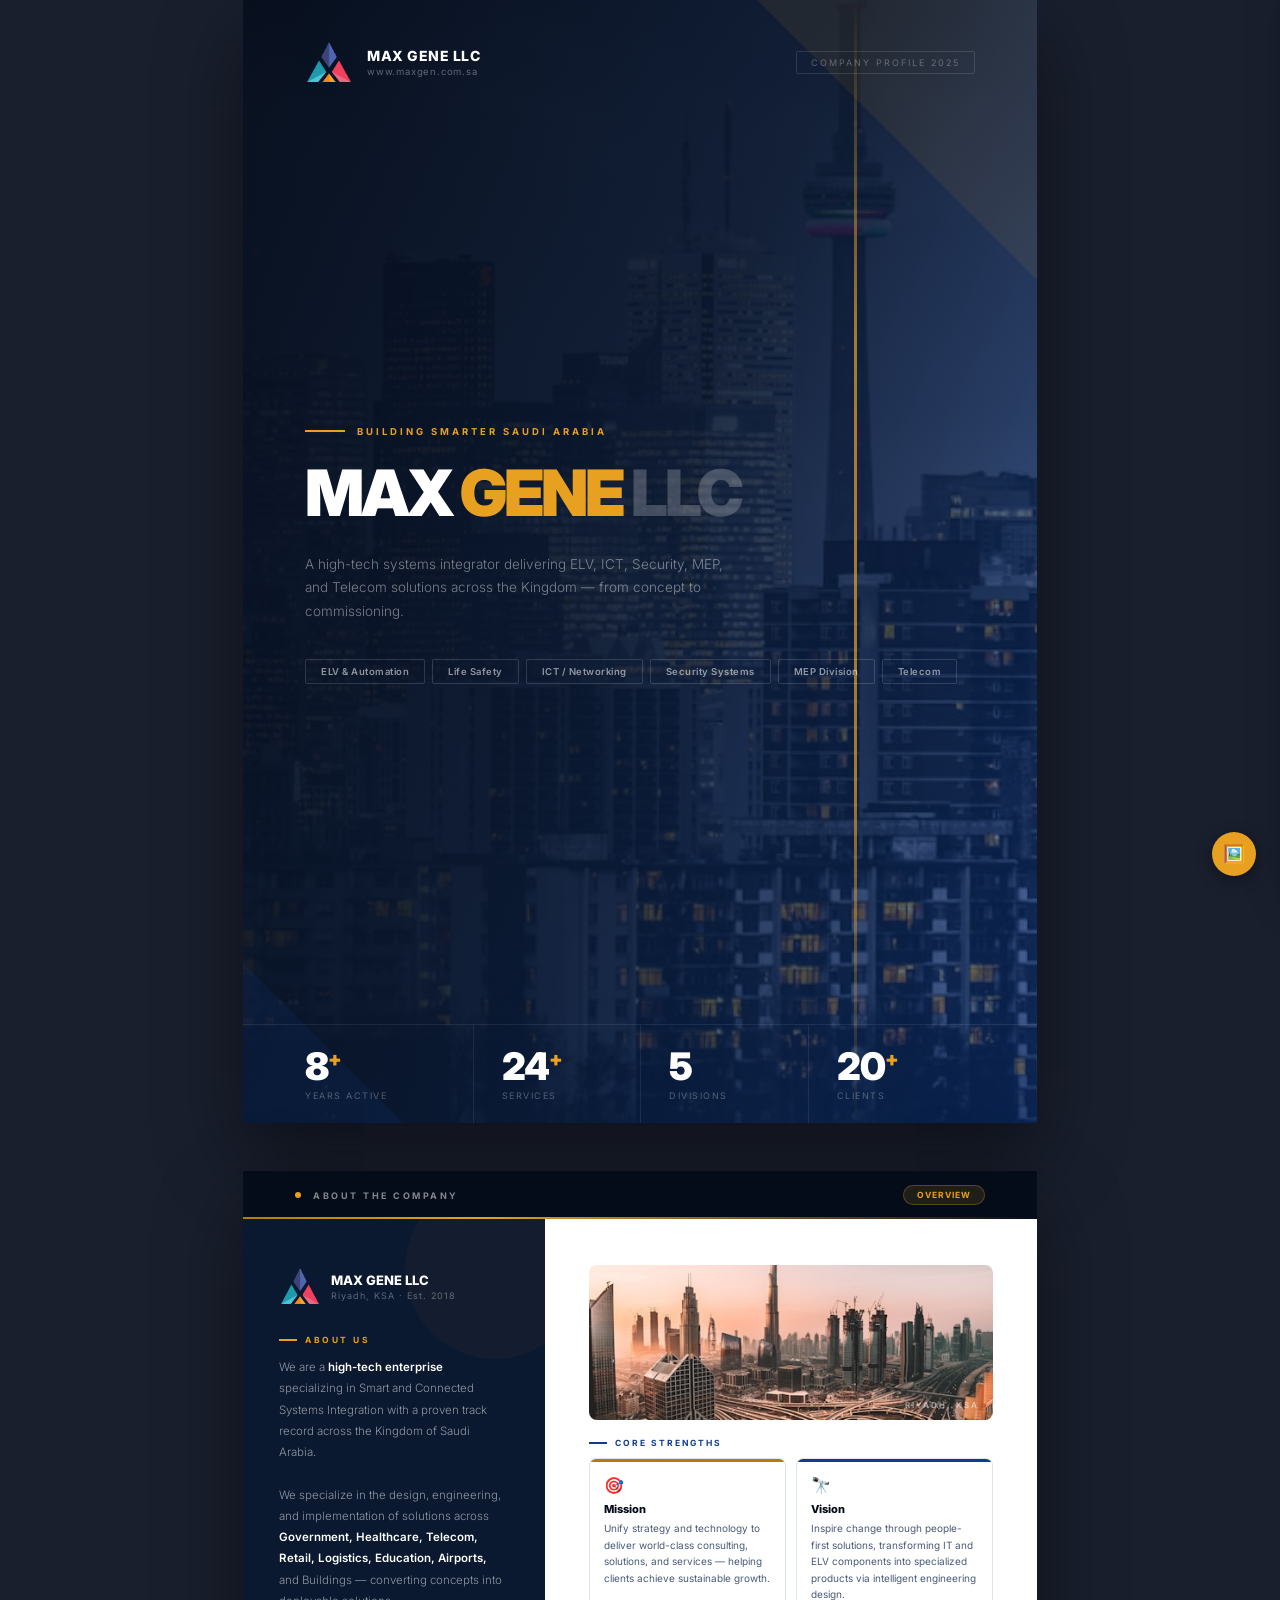
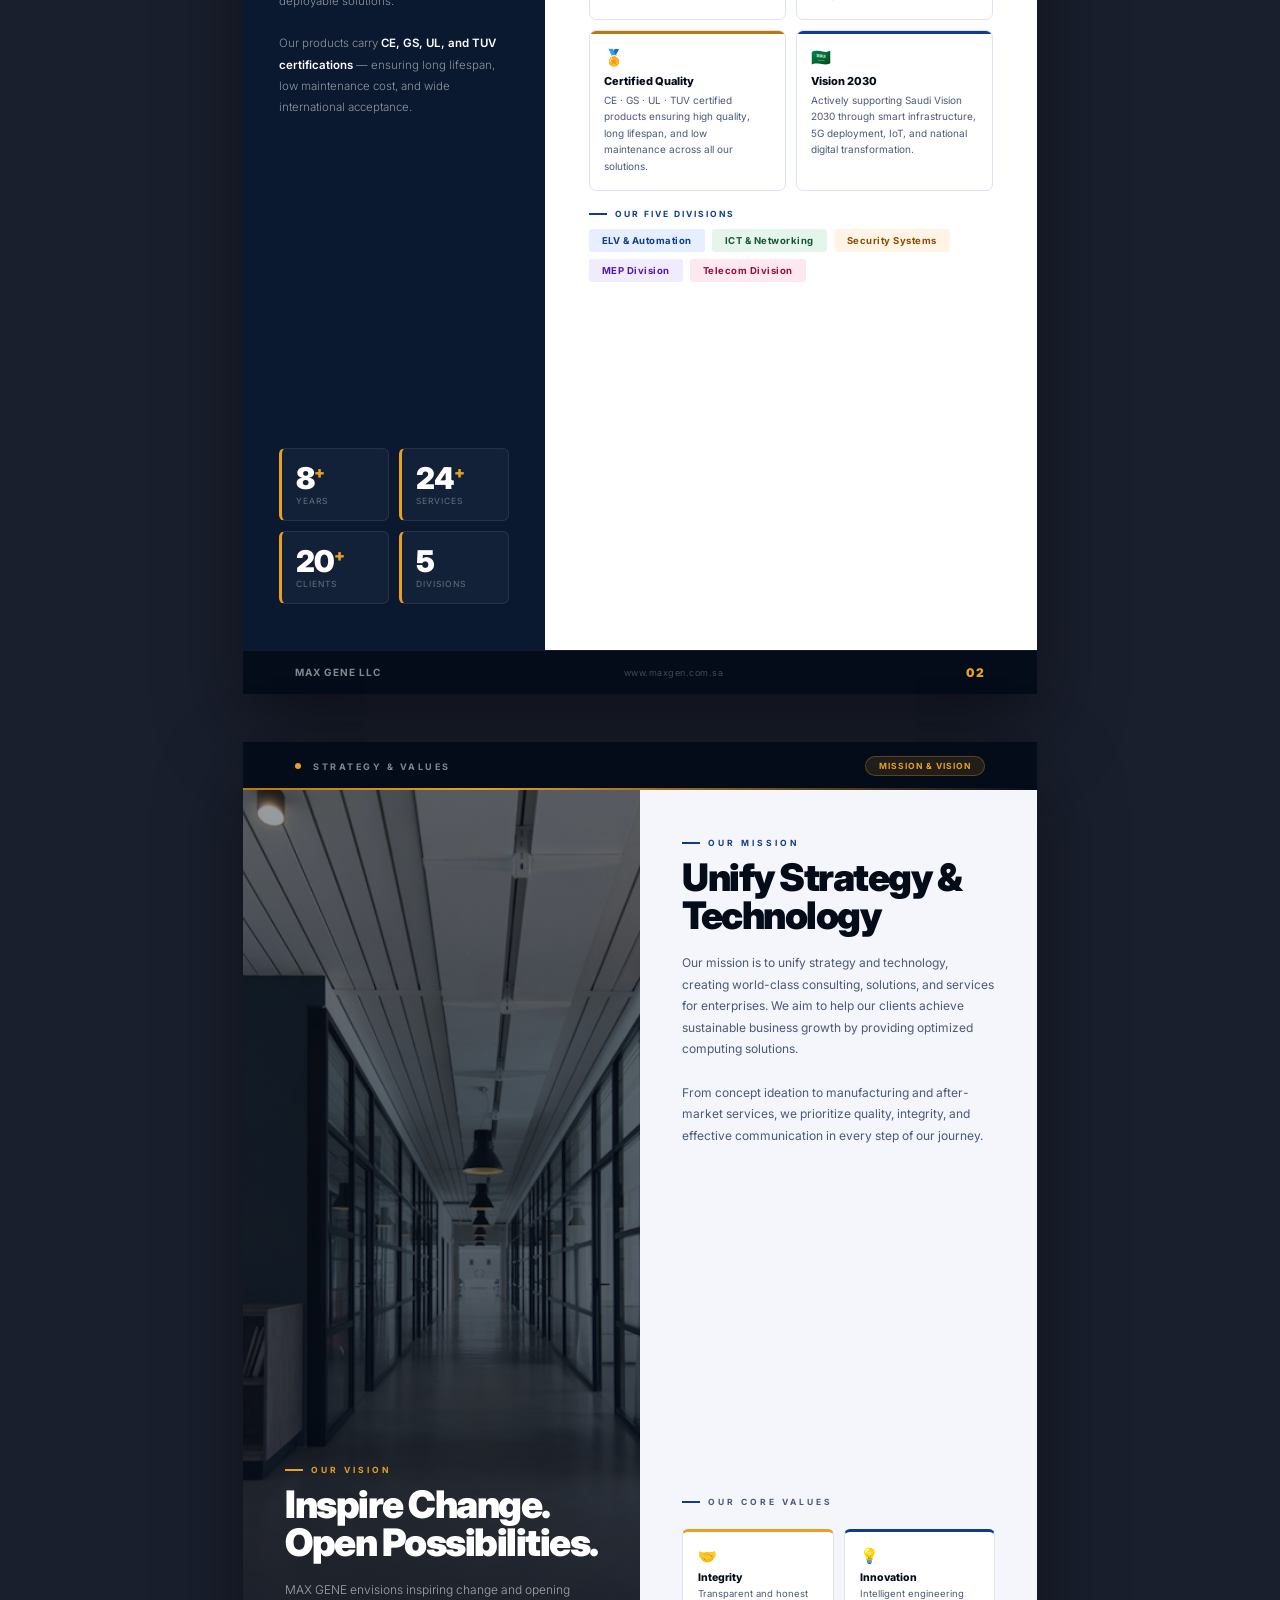
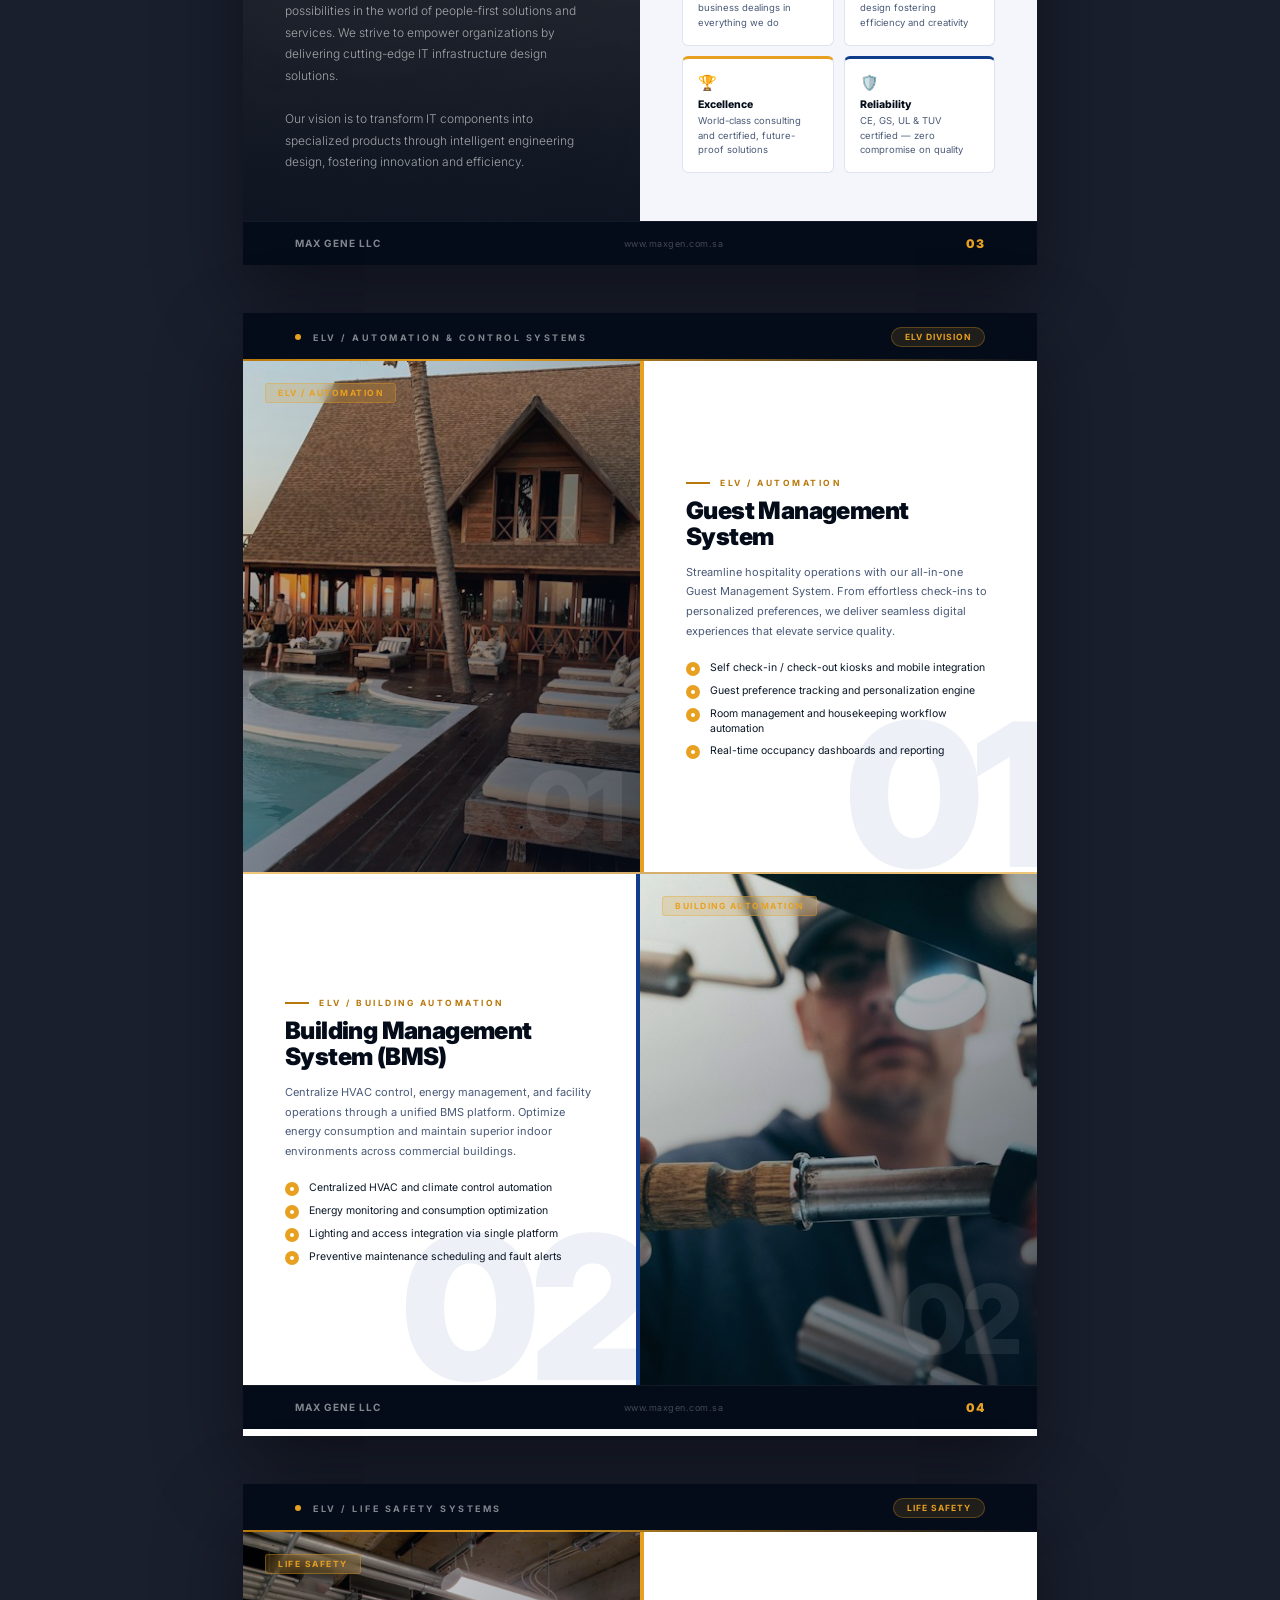
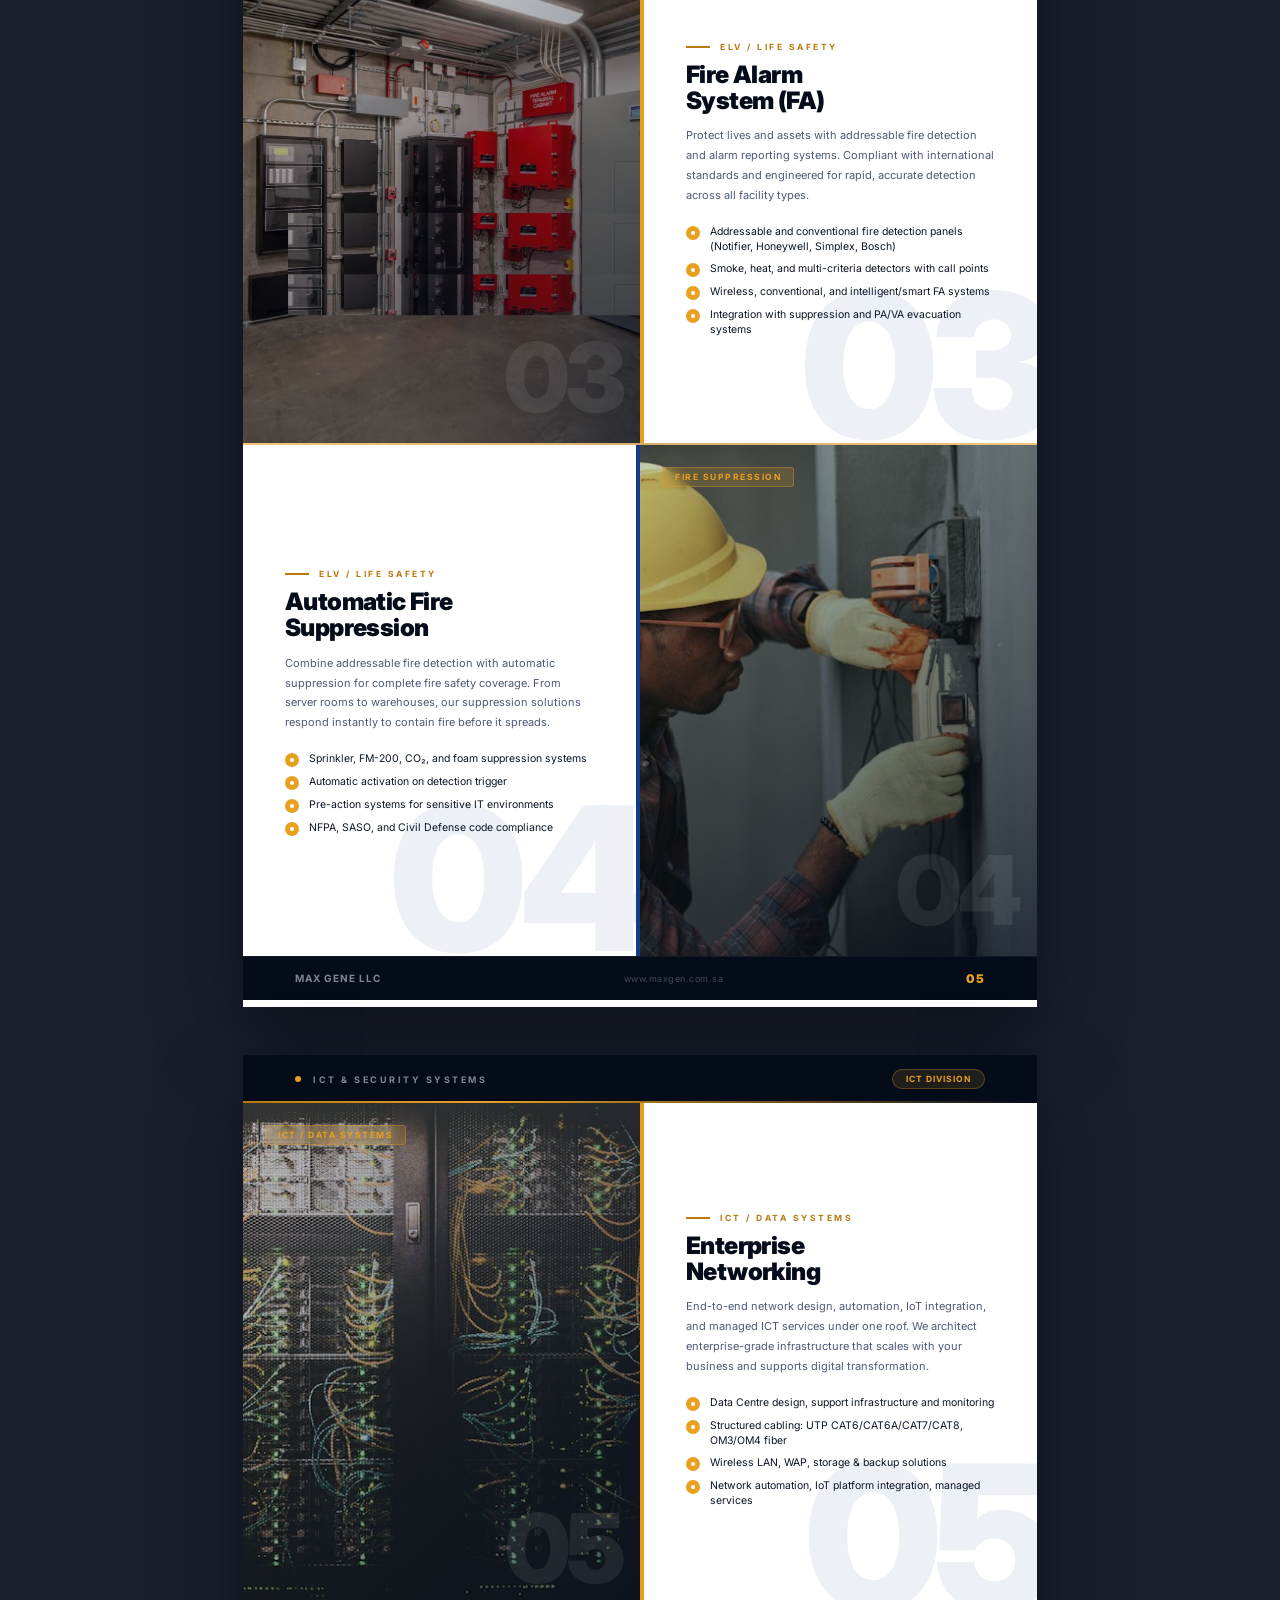
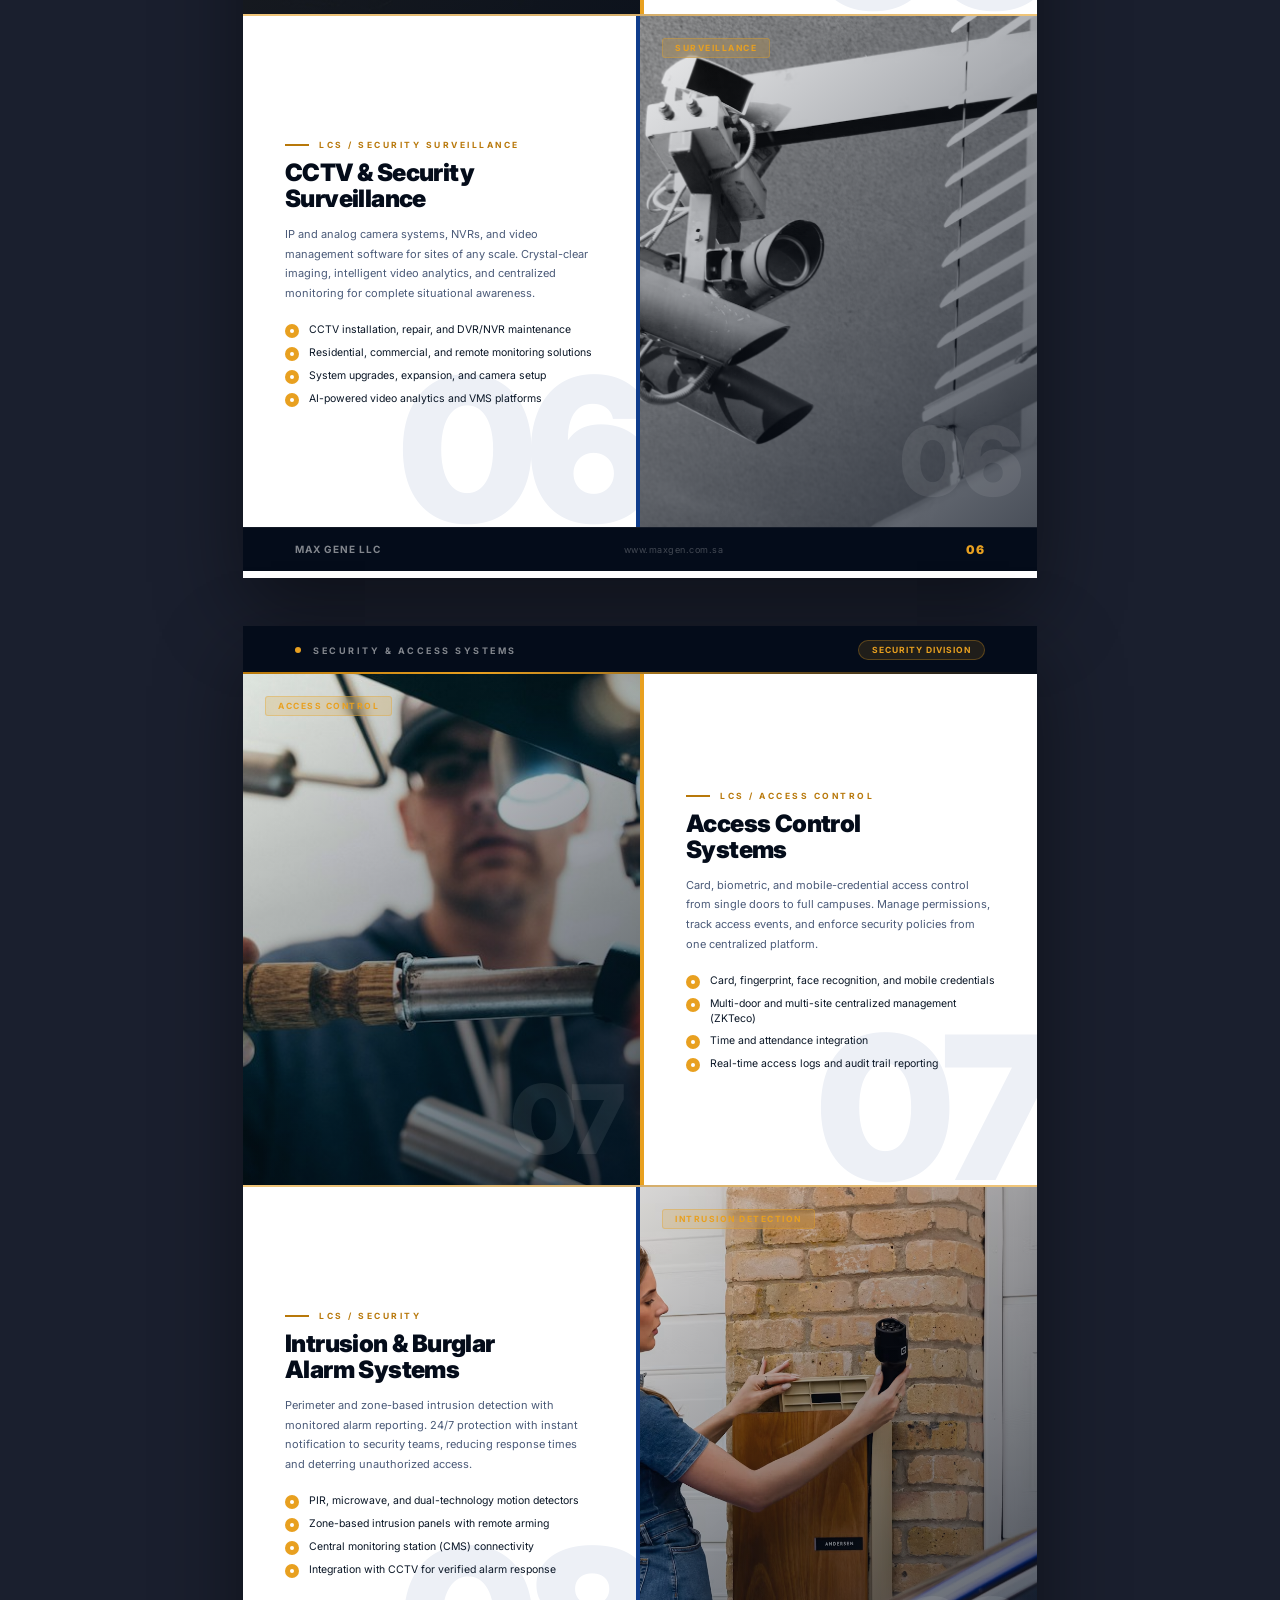
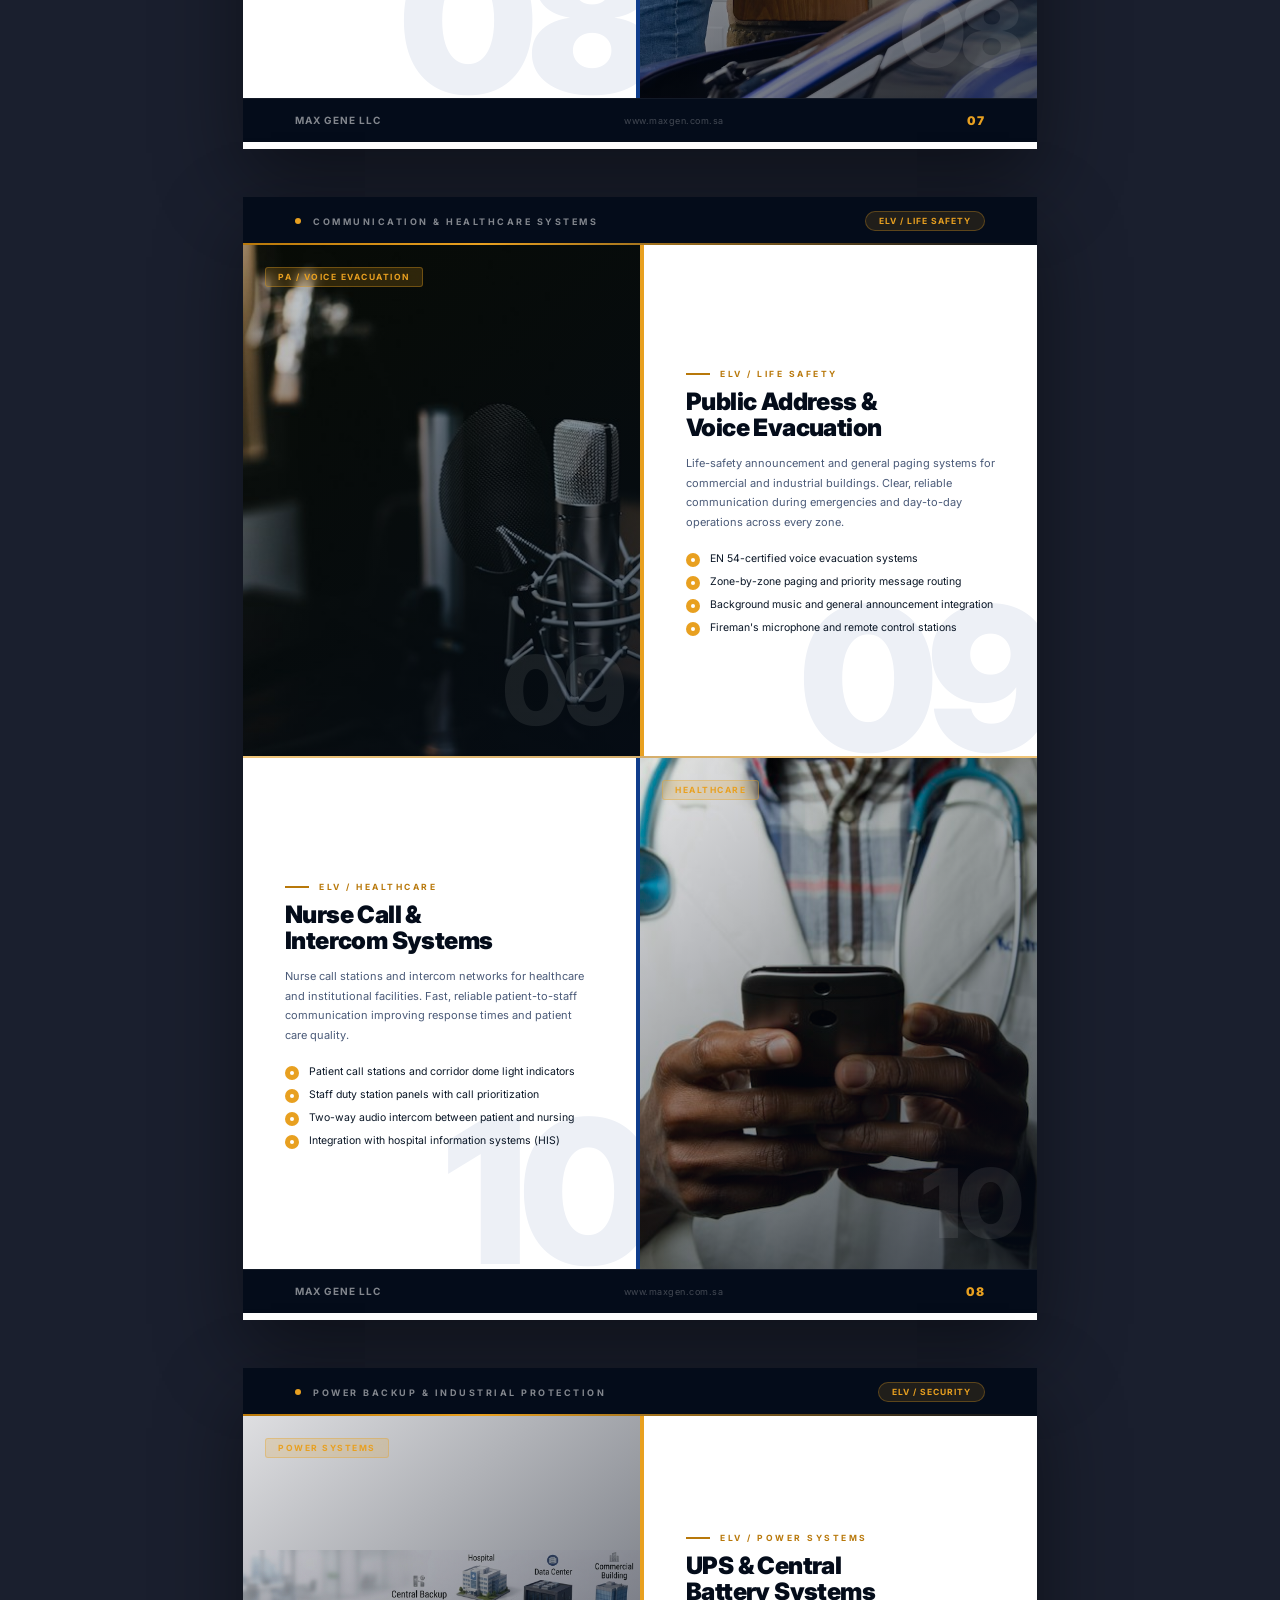
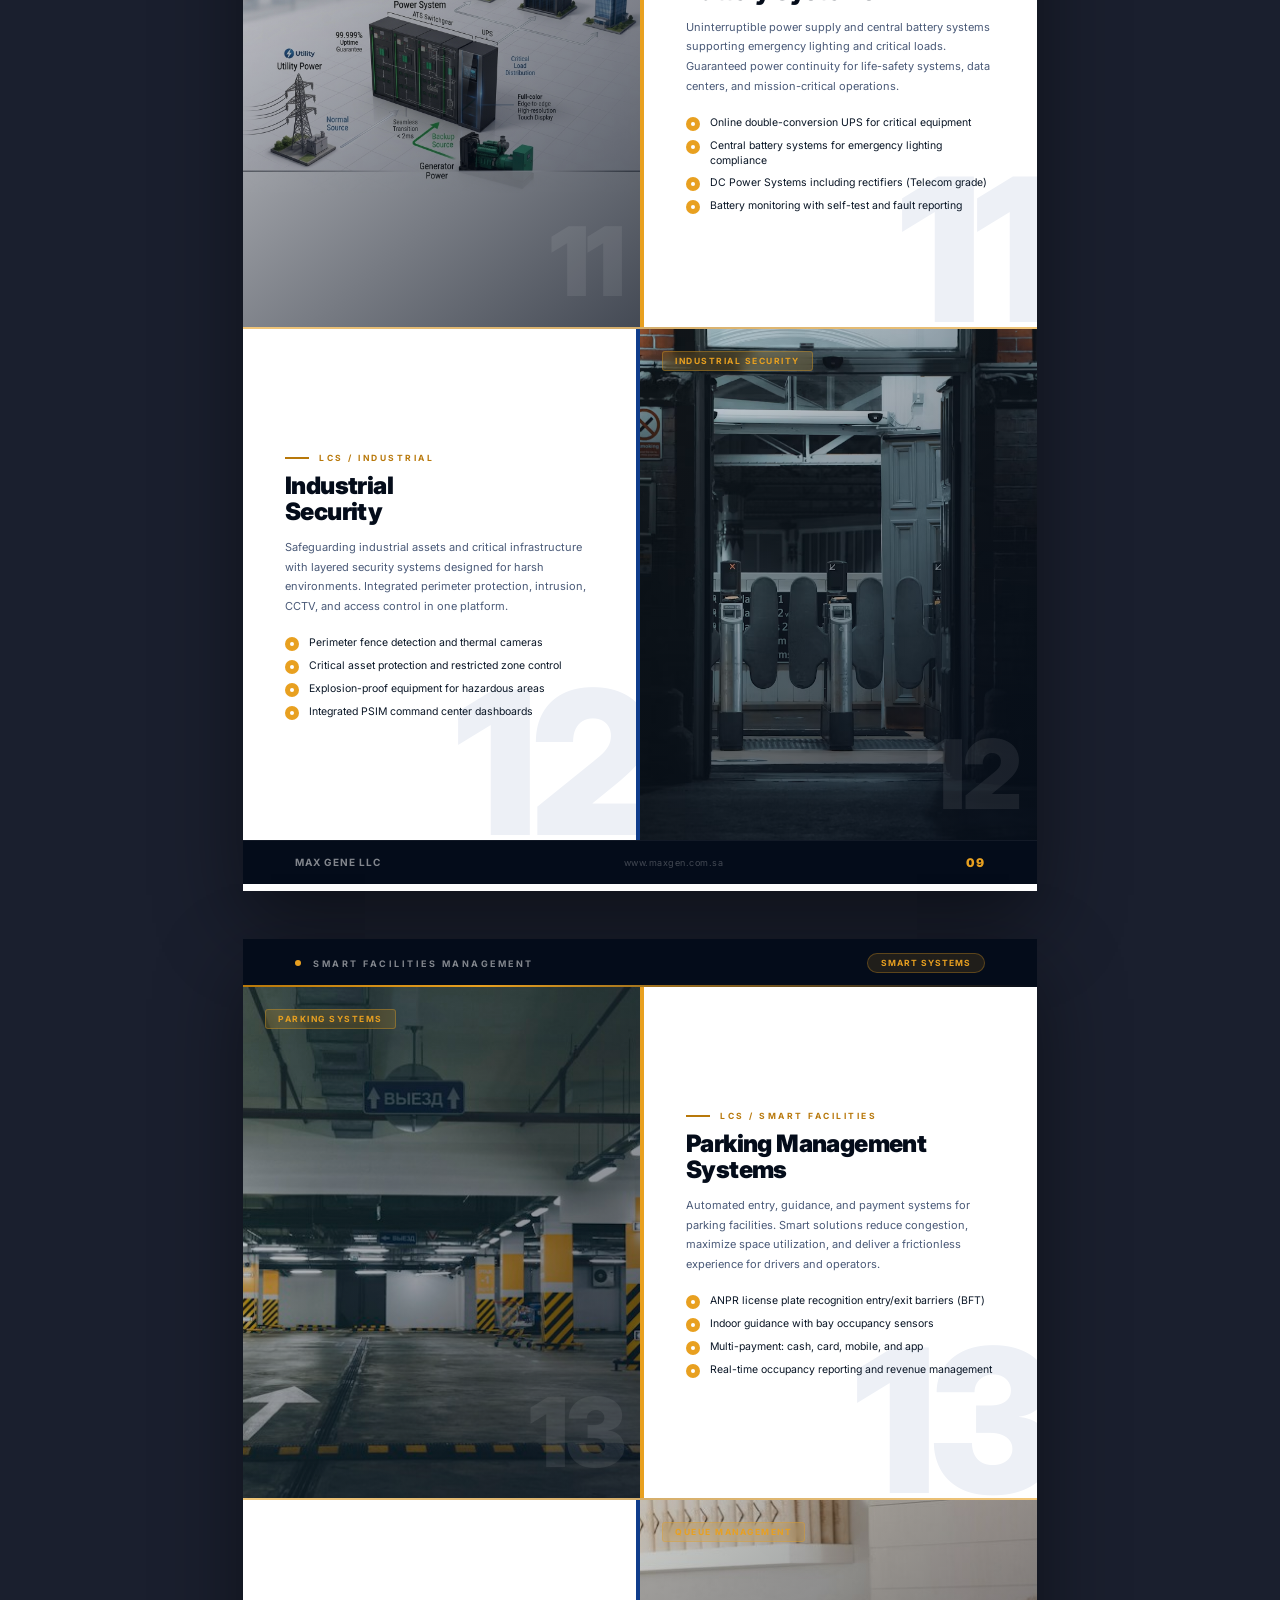
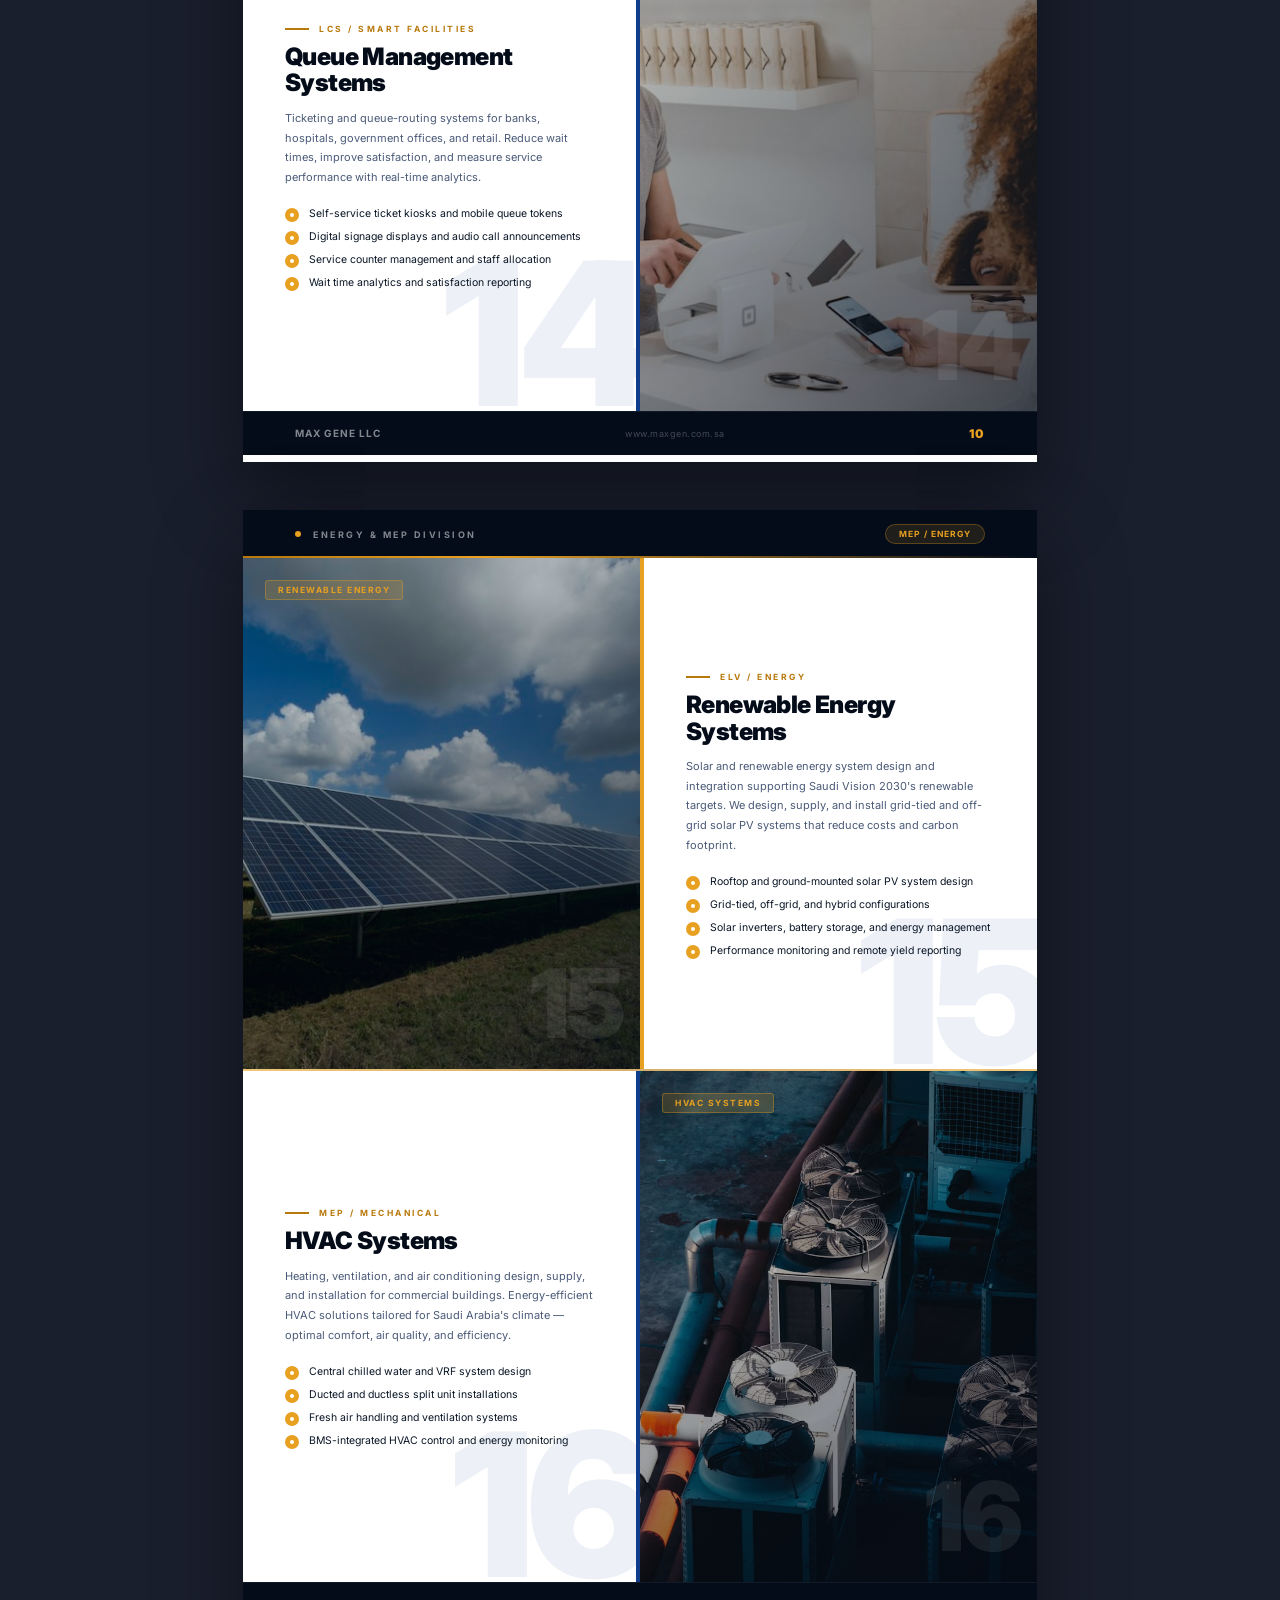
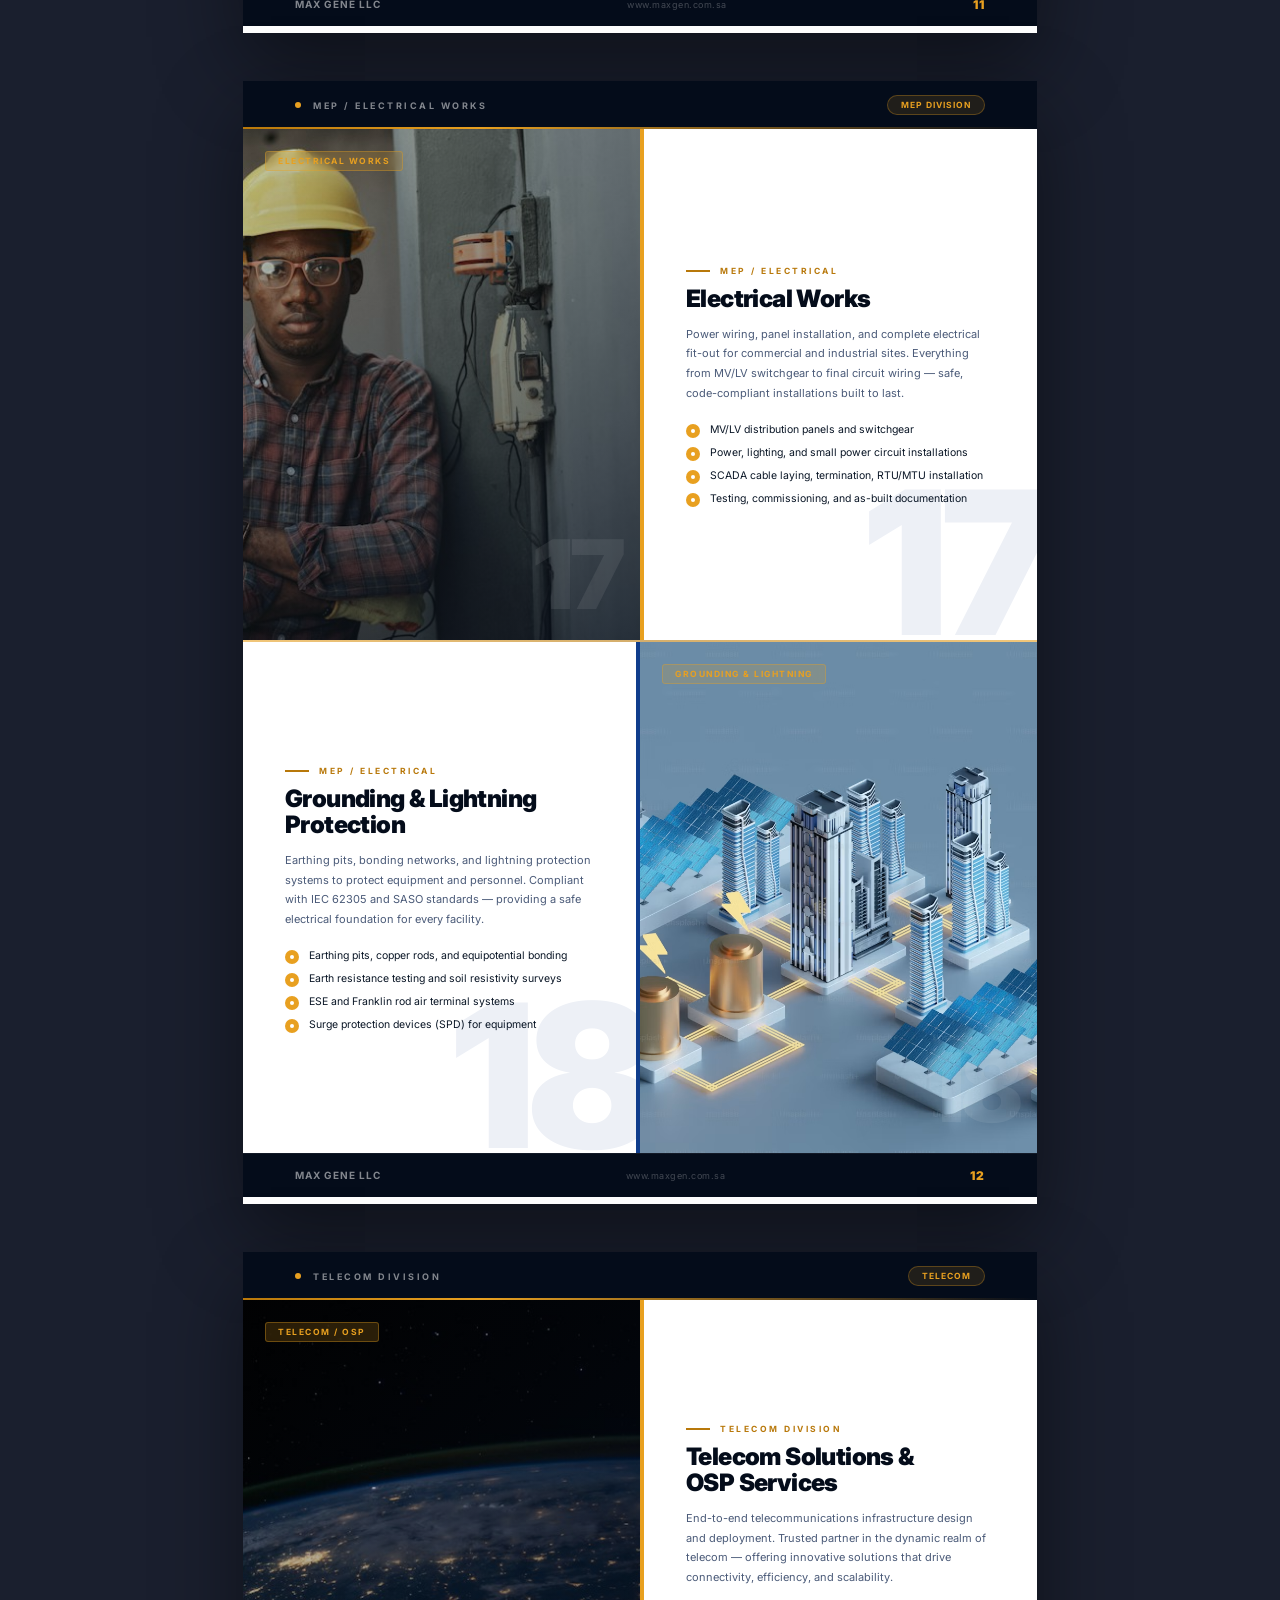
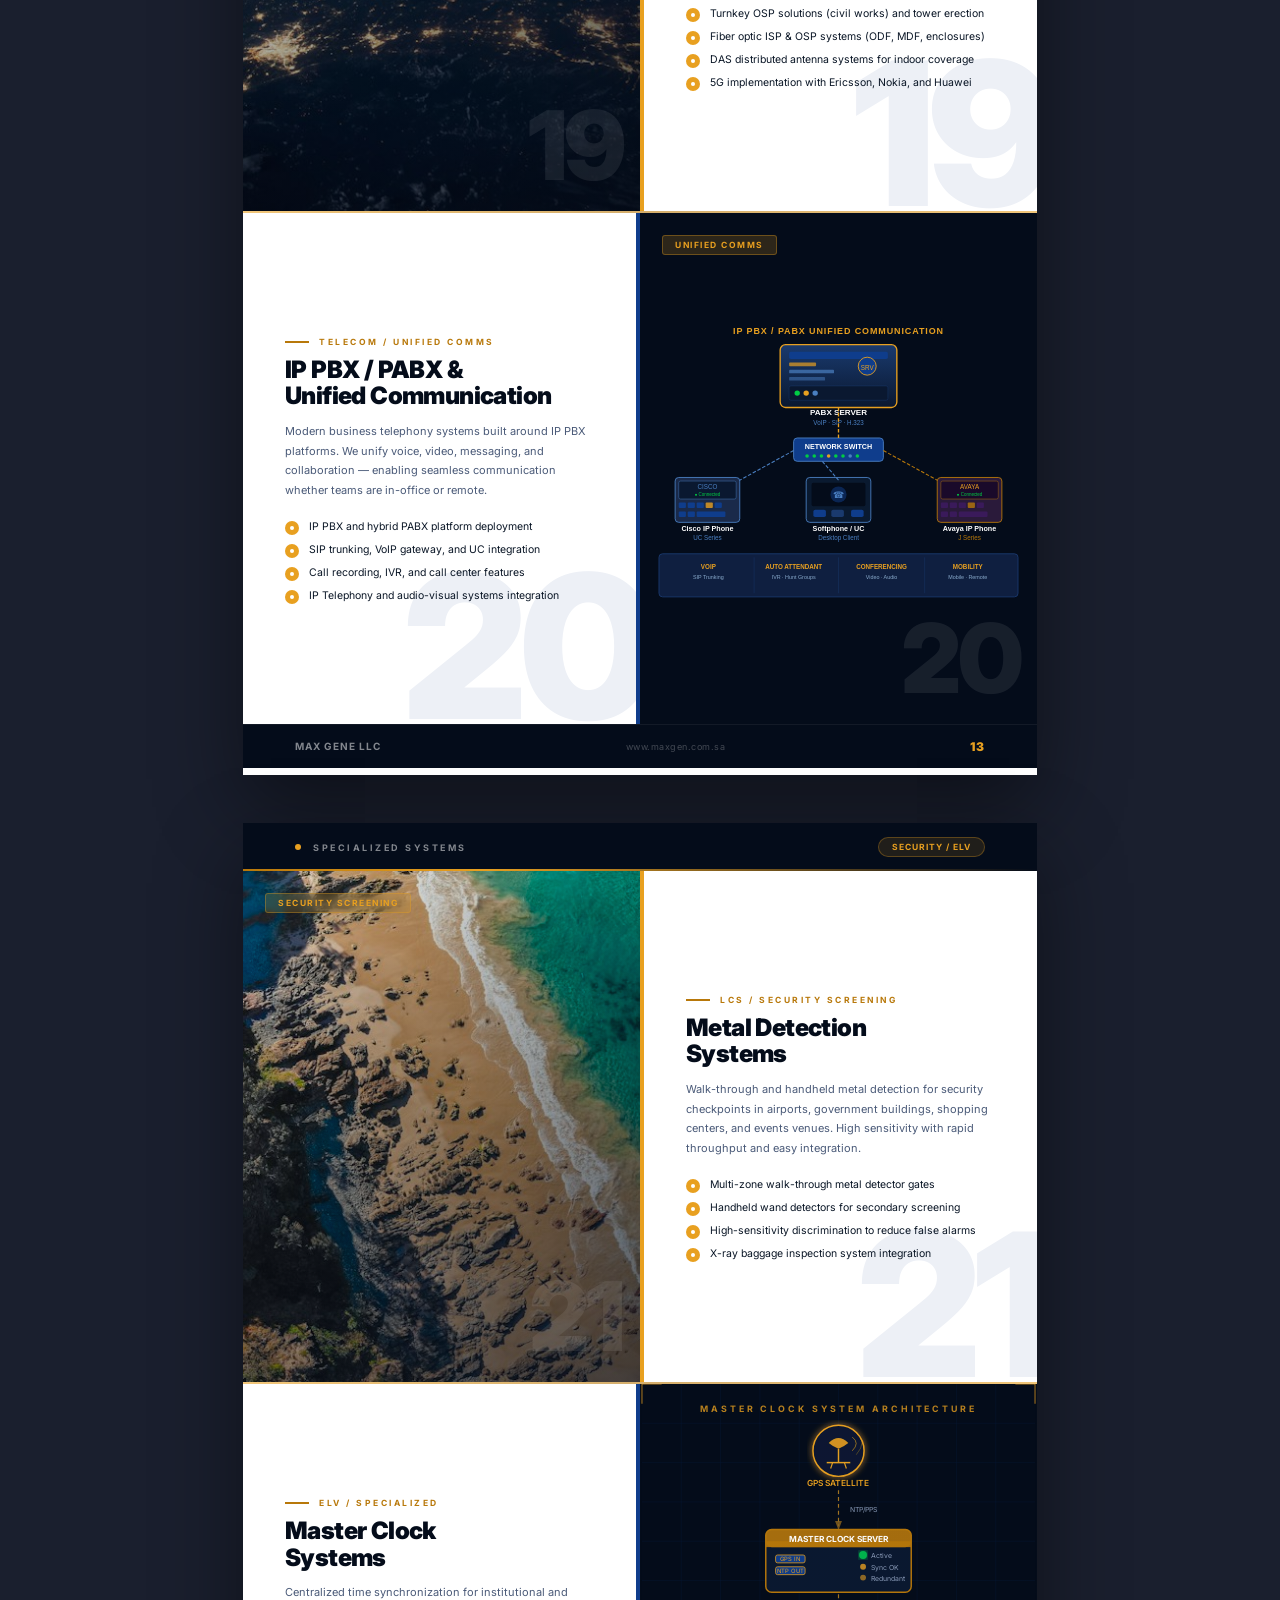
==== maxgene_profile.html @ 026fcc53 "Master Clock #22: remove photo-tag label overlay from SVG tile Co-Authored-By: Claude Sonnet 4.6 <no" ====
﻿<!DOCTYPE html>
<html lang="en">
<head>
<meta charset="UTF-8">
<title>MAX GENE LLC — Company Profile 2025</title>
<link href="https://fonts.googleapis.com/css2?family=Inter:ital,wght@0,300;0,400;0,500;0,600;0,700;0,800;0,900;1,300&display=swap" rel="stylesheet">
<style>
*,*::before,*::after{box-sizing:border-box;margin:0;padding:0}
body{font-family:'Inter',sans-serif;background:#1a1f2e}
:root{
  --ink:#040c1a;--navy:#0a1830;--blue:#0f3d8c;
  --gold:#b8780a;--goldb:#e8a020;--goldl:#fdefc4;
  --white:#fff;--off:#f4f6fb;--g1:#dde4ef;--g2:#8a9bb8;--g3:#4a5a78;
  --text:#0a1626;--radius:8px;
}
.page{width:794px;height:1123px;background:#fff;margin:0 auto 48px;overflow:hidden;position:relative;display:flex;flex-direction:column;box-shadow:0 32px 80px rgba(0,0,0,.45)}
@media print{body{background:#fff}.page{margin:0;box-shadow:none;page-break-after:always;break-after:page}@page{size:A4;margin:0}}

/* ── PAGE HEADER ── */
.ph{background:var(--ink);display:flex;align-items:center;justify-content:space-between;padding:0 52px;height:48px;flex-shrink:0;position:relative}
.ph::after{content:'';position:absolute;left:0;bottom:0;width:100%;height:2px;background:linear-gradient(90deg,var(--gold) 0%,var(--goldb) 30%,transparent 100%)}
.ph-left{display:flex;align-items:center;gap:12px}
.ph-dot{width:6px;height:6px;border-radius:50%;background:var(--goldb)}
.ph-title{font-size:9px;font-weight:700;color:rgba(255,255,255,.5);letter-spacing:2.5px;text-transform:uppercase}
.ph-badge{font-size:8.5px;font-weight:700;padding:4px 13px;border-radius:20px;letter-spacing:1px;text-transform:uppercase;background:rgba(232,160,32,.12);border:1px solid rgba(232,160,32,.3);color:var(--goldb)}

/* ── GOLD RULE ── */
.gold-rule{height:2px;background:linear-gradient(90deg,var(--goldb) 0%,var(--gold) 50%,var(--goldb) 100%);flex-shrink:0;opacity:.6}

/* ── PAGE FOOTER ── */
.pf{background:var(--ink);height:44px;display:flex;align-items:center;justify-content:space-between;padding:0 52px;flex-shrink:0;position:relative}
.pf::before{content:'';position:absolute;top:0;left:0;width:100%;height:1px;background:rgba(255,255,255,.06)}
.pf-l{font-size:10px;font-weight:700;color:rgba(255,255,255,.5);letter-spacing:1px}
.pf-c{font-size:9px;color:rgba(255,255,255,.25);letter-spacing:.5px}
.pf-r{font-size:12px;font-weight:900;color:var(--goldb);letter-spacing:1px}

/* ── SERVICE BLOCK ── */
.sb{display:flex;height:511px;flex-shrink:0}
.sb.flip{flex-direction:row-reverse}
.sb-photo{width:50%;position:relative;overflow:hidden;flex-shrink:0}
.sb-photo img{width:100%;height:100%;object-fit:cover;display:block;transition:transform .3s}
.sb-photo-veil{position:absolute;inset:0;background:linear-gradient(140deg,rgba(4,12,26,.05) 0%,rgba(4,12,26,.72) 100%)}
.sb-photo-num{position:absolute;bottom:18px;right:18px;font-size:96px;font-weight:900;color:rgba(255,255,255,.08);line-height:1;letter-spacing:-4px;pointer-events:none}
.sb-photo-tag{position:absolute;top:22px;left:22px;background:rgba(232,160,32,.18);backdrop-filter:blur(6px);border:1px solid rgba(232,160,32,.35);color:var(--goldb);font-size:8.5px;font-weight:700;letter-spacing:1.5px;text-transform:uppercase;padding:4px 12px;border-radius:3px}
.sb-body{flex:1;background:#fff;padding:40px 42px 36px;display:flex;flex-direction:column;justify-content:center;position:relative;overflow:hidden;border-left:4px solid var(--goldb)}
.sb.flip .sb-body{border-left:none;border-right:4px solid var(--blue)}
.sb-watermark{position:absolute;right:-12px;bottom:-22px;font-size:200px;font-weight:900;color:#edf0f6;line-height:1;pointer-events:none;letter-spacing:-8px;z-index:0}
.sb-cat{font-size:8.5px;font-weight:700;color:var(--gold);letter-spacing:2.5px;text-transform:uppercase;margin-bottom:10px;display:flex;align-items:center;gap:10px;position:relative;z-index:1}
.sb-cat::before{content:'';width:24px;height:2px;background:var(--gold);display:block}
.sb-title{font-size:24px;font-weight:900;color:var(--ink);line-height:1.1;margin-bottom:12px;letter-spacing:-.6px;position:relative;z-index:1}
.sb-desc{font-size:11px;color:var(--g3);line-height:1.8;margin-bottom:18px;position:relative;z-index:1}
.sb-feats{display:flex;flex-direction:column;gap:7px;position:relative;z-index:1}
.sb-feat{display:flex;align-items:flex-start;gap:10px;font-size:10.5px;color:var(--text);line-height:1.45}
.sb-feat-icon{width:14px;height:14px;border-radius:50%;background:var(--goldb);flex-shrink:0;margin-top:2px;display:flex;align-items:center;justify-content:center}
.sb-feat-icon::after{content:'';width:4px;height:4px;background:#fff;border-radius:50%}

/* ── COVER ── */
.cover{position:relative;width:100%;height:100%}
.c-bg{position:absolute;inset:0}
.c-bg img{width:100%;height:100%;object-fit:cover;display:block}
.c-bg::after{content:'';position:absolute;inset:0;background:linear-gradient(115deg,rgba(4,12,26,.97) 0%,rgba(10,24,48,.92) 48%,rgba(15,61,140,.55) 100%)}
.c-band{position:absolute;top:0;right:0;width:0;height:0;border-style:solid;border-width:0 280px 280px 0;border-color:transparent rgba(232,160,32,.08) transparent transparent}
.c-band2{position:absolute;bottom:0;left:0;width:0;height:0;border-style:solid;border-width:160px 0 0 160px;border-color:transparent transparent transparent rgba(15,61,140,.15)}
.c-goldbar{position:absolute;top:0;right:180px;width:3px;height:100%;background:linear-gradient(to bottom,transparent,rgba(232,160,32,.7) 30%,rgba(232,160,32,.7) 70%,transparent)}
.c-content{position:absolute;inset:0;display:flex;flex-direction:column;z-index:2}
.c-topbar{display:flex;align-items:center;justify-content:space-between;padding:38px 62px 0}
.c-logo{display:flex;align-items:center;gap:14px}
.c-logo-mark{width:48px;height:48px;border-radius:6px;border:2px solid rgba(232,160,32,.45);background:rgba(232,160,32,.07);display:flex;align-items:center;justify-content:center;font-size:14px;font-weight:900;color:var(--goldb);letter-spacing:-1px}
.c-logo-name{font-size:14px;font-weight:800;color:#fff;letter-spacing:.5px}
.c-logo-sub{font-size:9.5px;color:rgba(255,255,255,.35);margin-top:2px;letter-spacing:.8px}
.c-year-tag{font-size:9px;color:rgba(255,255,255,.3);letter-spacing:2px;border:1px solid rgba(255,255,255,.12);padding:5px 14px;border-radius:2px;text-transform:uppercase}
.c-main{flex:1;display:flex;flex-direction:column;justify-content:center;padding:0 62px}
.c-eyebrow{display:flex;align-items:center;gap:12px;margin-bottom:24px}
.c-ey-line{width:40px;height:2px;background:var(--goldb)}
.c-ey-text{font-size:9.5px;font-weight:700;color:var(--goldb);letter-spacing:3px;text-transform:uppercase}
.c-h1{font-size:88px;font-weight:900;color:#fff;line-height:.92;letter-spacing:-5px;margin-bottom:28px}
.c-h1 span{color:var(--goldb)}
.c-h1 em{color:rgba(255,255,255,.22);font-style:normal}
.c-sub{font-size:13.5px;color:rgba(255,255,255,.45);line-height:1.75;max-width:430px;font-weight:300;margin-bottom:36px}
.c-pills{display:flex;gap:7px;flex-wrap:wrap}
.c-pill{padding:6px 15px;border-radius:2px;font-size:9.5px;font-weight:600;border:1px solid rgba(255,255,255,.15);color:rgba(255,255,255,.55);letter-spacing:.5px}
.c-stats{display:grid;grid-template-columns:repeat(4,1fr);border-top:1px solid rgba(255,255,255,.08);padding:0 62px;margin-top:auto}
.c-stat{padding:22px 0}
.c-stat+.c-stat{border-left:1px solid rgba(255,255,255,.08);padding-left:28px}
.c-stat-num{font-size:38px;font-weight:900;color:#fff;line-height:1;letter-spacing:-1px}
.c-stat-num sup{font-size:20px;color:var(--goldb);vertical-align:super;line-height:0}
.c-stat-lab{font-size:9px;color:rgba(255,255,255,.3);letter-spacing:1.5px;text-transform:uppercase;margin-top:5px}

/* ── ABOUT ── */
.about-wrap{display:flex;flex:1;min-height:0}
.about-left{width:38%;background:var(--navy);padding:46px 36px;display:flex;flex-direction:column;justify-content:space-between;flex-shrink:0;position:relative;overflow:hidden}
.about-left::before{content:'';position:absolute;top:-40px;right:-40px;width:180px;height:180px;border-radius:50%;background:rgba(232,160,32,.04);pointer-events:none}
.about-right{flex:1;background:#fff;padding:46px 44px;display:flex;flex-direction:column;gap:18px}
.al-logo{display:flex;align-items:center;gap:10px;margin-bottom:28px}
.al-mark{width:42px;height:42px;border-radius:6px;border:2px solid rgba(232,160,32,.4);background:rgba(232,160,32,.08);display:flex;align-items:center;justify-content:center;font-size:12px;font-weight:900;color:var(--goldb)}
.al-name{font-size:13px;font-weight:800;color:#fff}
.al-label{font-size:9px;color:rgba(255,255,255,.35);letter-spacing:1px;margin-top:2px}
.al-section-title{font-size:8.5px;font-weight:700;color:var(--goldb);letter-spacing:2.5px;text-transform:uppercase;margin-bottom:12px;display:flex;align-items:center;gap:8px}
.al-section-title::before{content:'';width:18px;height:2px;background:var(--goldb)}
.al-body{font-size:11.5px;color:rgba(255,255,255,.55);line-height:1.85;font-weight:300}
.al-body b{color:#fff;font-weight:600}
.al-stats{display:grid;grid-template-columns:1fr 1fr;gap:10px;margin-top:18px}
.al-stat{background:rgba(255,255,255,.04);border:1px solid rgba(255,255,255,.08);border-radius:6px;padding:14px;border-left:3px solid var(--goldb)}
.al-stat-num{font-size:30px;font-weight:900;color:#fff;line-height:1;letter-spacing:-1px}
.al-stat-num sup{font-size:16px;color:var(--goldb);vertical-align:super;line-height:0}
.al-stat-lab{font-size:8.5px;color:rgba(255,255,255,.35);letter-spacing:1px;text-transform:uppercase;margin-top:3px}
.ar-img{width:100%;height:155px;border-radius:8px;overflow:hidden;flex-shrink:0;position:relative}
.ar-img img{width:100%;height:100%;object-fit:cover;display:block}
.ar-img::after{content:'RIYADH, KSA';position:absolute;bottom:10px;right:14px;font-size:8px;font-weight:700;color:rgba(255,255,255,.5);letter-spacing:2px}
.ar-headline{font-size:8.5px;font-weight:700;color:var(--blue);letter-spacing:2px;text-transform:uppercase;margin-bottom:10px;display:flex;align-items:center;gap:8px}
.ar-headline::before{content:'';width:18px;height:2px;background:var(--blue)}
.ar-grid{display:grid;grid-template-columns:1fr 1fr;gap:10px;flex:1}
.ar-card{border:1px solid var(--g1);border-radius:7px;padding:16px 14px;position:relative;overflow:hidden;background:#fff}
.ar-card::before{content:'';position:absolute;top:0;left:0;width:100%;height:3px;background:var(--gold)}
.ar-card.blue::before{background:var(--blue)}
.ar-card-icon{font-size:16px;margin-bottom:7px}
.ar-card-title{font-size:11px;font-weight:800;color:var(--ink);margin-bottom:4px}
.ar-card-text{font-size:10px;color:var(--g3);line-height:1.65}
.ar-divs{display:flex;gap:7px;flex-wrap:wrap}
.ar-div{padding:6px 13px;border-radius:3px;font-size:9.5px;font-weight:700;letter-spacing:.5px}
.ar-div.elv{background:#e6eeff;color:#0f3d8c}
.ar-div.ict{background:#e5f5ec;color:#14573a}
.ar-div.sec{background:#fff4e5;color:#8a4f00}
.ar-div.mep{background:#f0ebfd;color:#5218b0}
.ar-div.tel{background:#fde8ef;color:#93103a}

/* ── MV PAGE ── */
.mv-wrap{display:flex;flex:1;min-height:0}
.mv-left{width:50%;position:relative;overflow:hidden;flex-shrink:0}
.mv-left img{width:100%;height:100%;object-fit:cover}
.mv-left-veil{position:absolute;inset:0;background:linear-gradient(to bottom,rgba(4,12,26,.4),rgba(4,12,26,.92))}
.mv-left-content{position:absolute;inset:0;padding:48px 42px;display:flex;flex-direction:column;justify-content:flex-end}
.mv-label{font-size:8.5px;font-weight:700;color:var(--goldb);letter-spacing:3px;text-transform:uppercase;margin-bottom:10px;display:flex;align-items:center;gap:8px}
.mv-label::before{content:'';width:18px;height:2px;background:var(--goldb)}
.mv-title{font-size:38px;font-weight:900;color:#fff;line-height:1;letter-spacing:-1.5px;margin-bottom:18px}
.mv-body{font-size:12px;color:rgba(255,255,255,.6);line-height:1.8;font-weight:300}
.mv-right{flex:1;background:var(--off);padding:48px 42px;display:flex;flex-direction:column;justify-content:space-between}
.mv-right-label{font-size:8.5px;font-weight:700;color:var(--blue);letter-spacing:3px;text-transform:uppercase;margin-bottom:10px;display:flex;align-items:center;gap:8px}
.mv-right-label::before{content:'';width:18px;height:2px;background:var(--blue)}
.mv-right-title{font-size:38px;font-weight:900;color:var(--ink);line-height:1;letter-spacing:-1.5px;margin-bottom:18px}
.mv-right-body{font-size:12px;color:var(--g3);line-height:1.8;font-weight:400}
.mv-values{display:grid;grid-template-columns:1fr 1fr;gap:10px;margin-top:22px}
.mv-val{background:#fff;border:1px solid var(--g1);border-radius:6px;padding:14px 15px;border-top:3px solid var(--goldb)}
.mv-val.blue{border-top-color:var(--blue)}
.mv-val-icon{font-size:15px;margin-bottom:6px}
.mv-val-title{font-size:10.5px;font-weight:800;color:var(--ink);margin-bottom:3px}
.mv-val-text{font-size:9.5px;color:var(--g3);line-height:1.55}

/* ── PARTNERS ── */
.partners-hero{height:210px;position:relative;overflow:hidden;flex-shrink:0}
.partners-hero img{width:100%;height:100%;object-fit:cover}
.partners-hero-veil{position:absolute;inset:0;background:linear-gradient(to bottom,rgba(4,12,26,.3),rgba(4,12,26,.88))}
.partners-hero-text{position:absolute;bottom:30px;left:52px}
.partners-hero-label{font-size:8.5px;font-weight:700;color:var(--goldb);letter-spacing:3px;text-transform:uppercase;margin-bottom:6px;display:flex;align-items:center;gap:8px}
.partners-hero-label::before{content:'';width:18px;height:2px;background:var(--goldb)}
.partners-hero-title{font-size:40px;font-weight:900;color:#fff;line-height:.95;letter-spacing:-1.5px}
.partners-body{padding:28px 52px;flex:1}
.partners-sub{font-size:8.5px;font-weight:700;color:var(--g3);letter-spacing:2px;text-transform:uppercase;margin-bottom:16px}
.partner-grid{display:grid;grid-template-columns:repeat(5,1fr);gap:10px;margin-bottom:20px}
.partner-card{border:1px solid var(--g1);border-radius:7px;padding:16px 10px;display:flex;flex-direction:column;align-items:center;gap:7px;background:#fff;transition:border-color .2s}
.partner-card:hover{border-color:var(--goldb)}
.partner-card-name{font-size:13px;font-weight:900;text-align:center;letter-spacing:-.3px}
.partner-card-sub{font-size:8.5px;color:var(--g2);text-align:center;letter-spacing:.5px;text-transform:uppercase}
.cert-row{background:var(--ink);border-radius:8px;padding:16px 22px;display:flex;align-items:center;justify-content:space-between;gap:12px}
.cert-label{font-size:8.5px;font-weight:700;color:rgba(255,255,255,.35);letter-spacing:2px;text-transform:uppercase}
.cert-badges{display:flex;gap:8px;flex-wrap:wrap}
.cert-badge{background:rgba(232,160,32,.1);border:1px solid rgba(232,160,32,.25);border-radius:3px;padding:5px 13px;font-size:9.5px;font-weight:700;color:var(--goldb)}

/* ── CLIENTS ── */
.clients-top{background:var(--ink);padding:36px 52px 30px;flex-shrink:0;position:relative;overflow:hidden}
.clients-top::after{content:'';position:absolute;top:0;right:0;width:200px;height:100%;background:linear-gradient(to left,rgba(232,160,32,.04),transparent)}
.clients-top-label{font-size:8.5px;font-weight:700;color:var(--goldb);letter-spacing:3px;text-transform:uppercase;margin-bottom:8px;display:flex;align-items:center;gap:8px}
.clients-top-label::before{content:'';width:18px;height:2px;background:var(--goldb)}
.clients-top-title{font-size:38px;font-weight:900;color:#fff;line-height:.95;letter-spacing:-1.5px;margin-bottom:8px}
.clients-top-sub{font-size:11px;color:rgba(255,255,255,.38);max-width:500px;line-height:1.6;font-weight:300}
.clients-body{padding:20px 52px 16px;flex:1;display:flex;flex-direction:column;gap:14px}
/* sector grouping */
.sector-group{}
.sector-group-label{font-size:8px;font-weight:700;color:var(--g2);letter-spacing:2px;text-transform:uppercase;margin-bottom:8px;display:flex;align-items:center;gap:8px}
.sector-group-label::before{content:'';width:12px;height:1px;background:var(--g2)}
.client-row{display:flex;gap:9px;flex-wrap:wrap}
/* logo card */
.client-logo-card{width:100%;height:86px;border:1px solid var(--g1);border-radius:6px;background:#fff;display:flex;flex-direction:column;align-items:center;justify-content:center;cursor:pointer;position:relative;overflow:hidden;flex-shrink:0;transition:border-color .2s,box-shadow .2s}
.client-logo-card:hover{border-color:var(--goldb);box-shadow:0 2px 8px rgba(184,120,10,.15)}
.client-logo-card img{width:100%;height:100%;object-fit:contain;padding:8px;display:none}
.client-logo-card img.loaded{display:block}
.client-logo-initials{font-size:22px;font-weight:300;color:var(--g1);text-align:center;line-height:1}
.client-logo-name{display:none}
.client-upload-hint{position:absolute;inset:0;background:rgba(10,24,48,.82);display:none;align-items:center;justify-content:center;flex-direction:column;gap:3px}
.client-logo-card:hover .client-upload-hint{display:flex}
.client-upload-hint span{font-size:8px;font-weight:700;color:#fff;letter-spacing:.5px}
.client-upload-hint svg{width:16px;height:16px;fill:#fff;opacity:.8}
.clients-stats-bar{background:var(--off);border:1px solid var(--g1);border-radius:7px;padding:12px 20px;display:flex;align-items:center;justify-content:space-between;margin-top:auto}
.clients-stat-item{text-align:center}
.clients-stat-num{font-size:32px;font-weight:900;color:var(--navy);line-height:1;letter-spacing:-1px}
.clients-stat-label{font-size:8px;color:var(--g2);letter-spacing:1.5px;text-transform:uppercase;margin-top:2px}
.clients-stat-item+.clients-stat-item{border-left:1px solid var(--g1);padding-left:24px;margin-left:24px}
/* image manager panel */
#img-manager{position:fixed;top:0;right:-420px;width:400px;height:100vh;background:var(--ink);color:#fff;z-index:9999;transition:right .3s;overflow-y:auto;padding:24px;font-family:'Inter',sans-serif;box-shadow:-8px 0 32px rgba(0,0,0,.5)}
#img-manager.open{right:0}
#img-manager h2{font-size:14px;font-weight:800;margin-bottom:4px;color:#fff}
#img-manager p{font-size:10px;color:rgba(255,255,255,.4);margin-bottom:20px}
.img-row{margin-bottom:14px}
.img-row label{display:block;font-size:9px;font-weight:700;color:rgba(255,255,255,.5);letter-spacing:1.5px;text-transform:uppercase;margin-bottom:5px}
.img-row input{width:100%;background:rgba(255,255,255,.07);border:1px solid rgba(255,255,255,.12);border-radius:4px;padding:7px 10px;font-size:10px;color:#fff;outline:none}
.img-row input:focus{border-color:var(--goldb)}
.img-apply-btn{width:100%;background:linear-gradient(135deg,var(--gold),var(--goldb));border:none;color:#fff;font-size:11px;font-weight:700;padding:10px;border-radius:4px;cursor:pointer;margin-top:4px;letter-spacing:.5px}
#img-toggle{position:fixed;bottom:24px;right:24px;width:44px;height:44px;border-radius:50%;background:var(--goldb);border:none;cursor:pointer;z-index:10000;display:flex;align-items:center;justify-content:center;box-shadow:0 4px 16px rgba(0,0,0,.4);font-size:18px}
@media print{#img-manager,#img-toggle{display:none!important}}

/* ── PROJECTS ── */
.proj-hero{position:relative;height:270px;overflow:hidden;flex-shrink:0}
.proj-hero img{width:100%;height:100%;object-fit:cover}
.proj-hero-veil{position:absolute;inset:0;background:linear-gradient(to bottom,rgba(4,12,26,.25),rgba(4,12,26,.9))}
.proj-hero-text{position:absolute;bottom:32px;left:52px}
.proj-body{padding:26px 52px;flex:1;display:flex;flex-direction:column;gap:16px}
.proj-cards{display:grid;grid-template-columns:1fr 1fr;gap:16px;flex:1}
.proj-card{border-radius:8px;overflow:hidden;display:flex;flex-direction:column}
.proj-card-head{padding:18px 22px;position:relative;overflow:hidden}
.proj-card.dark .proj-card-head{background:var(--navy)}
.proj-card.mid .proj-card-head{background:var(--blue)}
.proj-card-head::after{content:'';position:absolute;bottom:0;left:0;width:100%;height:2px;background:var(--goldb)}
.proj-card-tag{font-size:8.5px;font-weight:700;color:var(--goldb);letter-spacing:2px;text-transform:uppercase;margin-bottom:5px}
.proj-card-title{font-size:14px;font-weight:800;color:#fff;line-height:1.3;letter-spacing:-.3px}
.proj-card-body{flex:1;border:1px solid var(--g1);border-top:none;border-radius:0 0 8px 8px;padding:14px 22px}
.proj-item{display:flex;align-items:flex-start;gap:8px;font-size:10.5px;color:var(--text);padding:5px 0;border-bottom:1px solid var(--g1)}
.proj-item:last-child{border-bottom:none}
.proj-dot{width:5px;height:5px;border-radius:50%;background:var(--goldb);flex-shrink:0;margin-top:4px}

/* ── CONTACT ── */
.contact-cover{position:relative;height:310px;overflow:hidden;flex-shrink:0}
.contact-cover img{width:100%;height:100%;object-fit:cover}
.contact-cover-veil{position:absolute;inset:0;background:linear-gradient(to bottom,rgba(4,12,26,.4),rgba(4,12,26,.94))}
.contact-cover-content{position:absolute;inset:0;display:flex;flex-direction:column;justify-content:flex-end;padding:40px 52px}
.contact-body{padding:26px 52px;flex:1;display:flex;flex-direction:column;gap:18px}
.contact-cards{display:grid;grid-template-columns:repeat(3,1fr);gap:12px}
.c-card{border:1px solid var(--g1);border-radius:7px;padding:18px 16px;display:flex;flex-direction:column;gap:8px;border-top:3px solid var(--g1)}
.c-card:nth-child(1),.c-card:nth-child(2),.c-card:nth-child(3){border-top-color:var(--goldb)}
.c-card:nth-child(4),.c-card:nth-child(5),.c-card:nth-child(6){border-top-color:var(--blue)}
.c-card-icon{font-size:18px}
.c-card-label{font-size:8.5px;font-weight:700;color:var(--blue);letter-spacing:2px;text-transform:uppercase}
.c-card-val{font-size:11px;font-weight:600;color:var(--ink);line-height:1.55}
.contact-cta{background:var(--ink);border-radius:8px;padding:22px 28px;display:flex;align-items:center;justify-content:space-between;position:relative;overflow:hidden}
.contact-cta::before{content:'';position:absolute;top:0;left:0;width:4px;height:100%;background:var(--goldb)}
.cta-left-title{font-size:18px;font-weight:900;color:#fff;margin-bottom:3px;letter-spacing:-.5px}
.cta-left-sub{font-size:10.5px;color:rgba(255,255,255,.38);letter-spacing:.3px}
.cta-right{background:linear-gradient(135deg,var(--gold),var(--goldb));color:#fff;font-size:10.5px;font-weight:700;padding:10px 24px;border-radius:3px;letter-spacing:.8px}
</style>
</head>
<body>

<!-- ═══════ PAGE 1 — COVER ═══════ -->
<div class="page">
<div class="cover">
  <div class="c-bg">
    <img src="[data-uri]" alt="">
  </div>
  <div class="c-band"></div><div class="c-band2"></div><div class="c-goldbar"></div>
  <div class="c-content">
    <div class="c-topbar">
      <div class="c-logo">
        <div class="c-logo-mark" style="background:transparent;border:none;padding:0"><img src="[data-uri]
" style="width:44px;height:44px;object-fit:contain"></div>
        <div><div class="c-logo-name">MAX GENE LLC</div><div class="c-logo-sub">www.maxgen.com.sa</div></div>
      </div>
      <div class="c-year-tag">Company Profile 2025</div>
    </div>
    <div class="c-main">
      <div class="c-eyebrow"><div class="c-ey-line"></div><div class="c-ey-text">Building Smarter Saudi Arabia</div></div>
      <div class="c-h1" style="font-size:64px;letter-spacing:-3px;line-height:1;white-space:nowrap">MAX <span>GENE</span> <em>LLC</em></div>
      <div class="c-sub">A high-tech systems integrator delivering ELV, ICT, Security, MEP, and Telecom solutions across the Kingdom — from concept to commissioning.</div>
      <div class="c-pills">
        <div class="c-pill">ELV &amp; Automation</div>
        <div class="c-pill">Life Safety</div>
        <div class="c-pill">ICT / Networking</div>
        <div class="c-pill">Security Systems</div>
        <div class="c-pill">MEP Division</div>
        <div class="c-pill">Telecom</div>
      </div>
    </div>
    <div class="c-stats">
      <div class="c-stat"><div class="c-stat-num">8<sup>+</sup></div><div class="c-stat-lab">Years Active</div></div>
      <div class="c-stat"><div class="c-stat-num">24<sup>+</sup></div><div class="c-stat-lab">Services</div></div>
      <div class="c-stat"><div class="c-stat-num">5</div><div class="c-stat-lab">Divisions</div></div>
      <div class="c-stat"><div class="c-stat-num">20<sup>+</sup></div><div class="c-stat-lab">Clients</div></div>
    </div>
  </div>
</div>
</div>

<!-- ═══════ PAGE 2 — ABOUT ═══════ -->
<div class="page">
<div class="ph"><div class="ph-left"><div class="ph-dot"></div><div class="ph-title">About the Company</div></div><div class="ph-badge">Overview</div></div>
<div class="about-wrap">
  <div class="about-left">
    <div>
      <div class="al-logo"><div class="al-mark" style="background:transparent;border:none;padding:0"><img src="[data-uri]
" style="width:38px;height:38px;object-fit:contain"></div><div><div class="al-name">MAX GENE LLC</div><div class="al-label">Riyadh, KSA · Est. 2018</div></div></div>
      <div class="al-section-title">About Us</div>
      <div class="al-body">We are a <b>high-tech enterprise</b> specializing in Smart and Connected Systems Integration with a proven track record across the Kingdom of Saudi Arabia.<br><br>We specialize in the design, engineering, and implementation of solutions across <b>Government, Healthcare, Telecom, Retail, Logistics, Education, Airports,</b> and Buildings — converting concepts into deployable solutions.<br><br>Our products carry <b>CE, GS, UL, and TUV certifications</b> — ensuring long lifespan, low maintenance cost, and wide international acceptance.</div>
    </div>
    <div class="al-stats">
      <div class="al-stat"><div class="al-stat-num">8<sup>+</sup></div><div class="al-stat-lab">Years</div></div>
      <div class="al-stat"><div class="al-stat-num">24<sup>+</sup></div><div class="al-stat-lab">Services</div></div>
      <div class="al-stat"><div class="al-stat-num">20<sup>+</sup></div><div class="al-stat-lab">Clients</div></div>
      <div class="al-stat"><div class="al-stat-num">5</div><div class="al-stat-lab">Divisions</div></div>
    </div>
  </div>
  <div class="about-right">
    <div class="ar-img"><img src="[data-uri]" alt="Riyadh"></div>
    <div>
      <div class="ar-headline">Core Strengths</div>
      <div class="ar-grid">
        <div class="ar-card"><div class="ar-card-icon">🎯</div><div class="ar-card-title">Mission</div><div class="ar-card-text">Unify strategy and technology to deliver world-class consulting, solutions, and services — helping clients achieve sustainable growth.</div></div>
        <div class="ar-card blue"><div class="ar-card-icon">🔭</div><div class="ar-card-title">Vision</div><div class="ar-card-text">Inspire change through people-first solutions, transforming IT and ELV components into specialized products via intelligent engineering design.</div></div>
        <div class="ar-card"><div class="ar-card-icon">🏅</div><div class="ar-card-title">Certified Quality</div><div class="ar-card-text">CE · GS · UL · TUV certified products ensuring high quality, long lifespan, and low maintenance across all our solutions.</div></div>
        <div class="ar-card blue"><div class="ar-card-icon">🇸🇦</div><div class="ar-card-title">Vision 2030</div><div class="ar-card-text">Actively supporting Saudi Vision 2030 through smart infrastructure, 5G deployment, IoT, and national digital transformation.</div></div>
      </div>
    </div>
    <div>
      <div class="ar-headline" style="margin-bottom:10px">Our Five Divisions</div>
      <div class="ar-divs">
        <div class="ar-div elv">ELV &amp; Automation</div>
        <div class="ar-div ict">ICT &amp; Networking</div>
        <div class="ar-div sec">Security Systems</div>
        <div class="ar-div mep">MEP Division</div>
        <div class="ar-div tel">Telecom Division</div>
      </div>
    </div>
  </div>
</div>
<div class="pf"><div class="pf-l">MAX GENE LLC</div><div class="pf-c">www.maxgen.com.sa</div><div class="pf-r">02</div></div>
</div>

<!-- ═══════ PAGE 3 — MISSION & VISION ═══════ -->
<div class="page">
<div class="ph"><div class="ph-left"><div class="ph-dot"></div><div class="ph-title">Strategy &amp; Values</div></div><div class="ph-badge">Mission &amp; Vision</div></div>
<div class="mv-wrap">
  <div class="mv-left">
    <img src="[data-uri]" alt="">
    <div class="mv-left-veil"></div>
    <div class="mv-left-content">
      <div class="mv-label">Our Vision</div>
      <div class="mv-title">Inspire Change.<br>Open Possibilities.</div>
      <div class="mv-body">MAX GENE envisions inspiring change and opening possibilities in the world of people-first solutions and services. We strive to empower organizations by delivering cutting-edge IT infrastructure design solutions.<br><br>Our vision is to transform IT components into specialized products through intelligent engineering design, fostering innovation and efficiency.</div>
    </div>
  </div>
  <div class="mv-right">
    <div>
      <div class="mv-right-label">Our Mission</div>
      <div class="mv-right-title">Unify Strategy &amp;<br>Technology</div>
      <div class="mv-right-body">Our mission is to unify strategy and technology, creating world-class consulting, solutions, and services for enterprises. We aim to help our clients achieve sustainable business growth by providing optimized computing solutions.<br><br>From concept ideation to manufacturing and after-market services, we prioritize quality, integrity, and effective communication in every step of our journey.</div>
    </div>
    <div>
      <div class="mv-right-label" style="color:var(--g3)">Our Core Values</div>
      <div class="mv-values">
        <div class="mv-val"><div class="mv-val-icon">🤝</div><div class="mv-val-title">Integrity</div><div class="mv-val-text">Transparent and honest business dealings in everything we do</div></div>
        <div class="mv-val blue"><div class="mv-val-icon">💡</div><div class="mv-val-title">Innovation</div><div class="mv-val-text">Intelligent engineering design fostering efficiency and creativity</div></div>
        <div class="mv-val"><div class="mv-val-icon">🏆</div><div class="mv-val-title">Excellence</div><div class="mv-val-text">World-class consulting and certified, future-proof solutions</div></div>
        <div class="mv-val blue"><div class="mv-val-icon">🛡️</div><div class="mv-val-title">Reliability</div><div class="mv-val-text">CE, GS, UL &amp; TUV certified — zero compromise on quality</div></div>
      </div>
    </div>
  </div>
</div>
<div class="pf"><div class="pf-l">MAX GENE LLC</div><div class="pf-c">www.maxgen.com.sa</div><div class="pf-r">03</div></div>
</div>

<!-- ═══════ PAGE 4 — SERVICES: Guest Mgmt + BMS ═══════ -->
<div class="page">
<div class="ph"><div class="ph-left"><div class="ph-dot"></div><div class="ph-title">ELV / Automation &amp; Control Systems</div></div><div class="ph-badge">ELV Division</div></div>
<div class="sb">
  <div class="sb-photo" style="background:#EAEAEC"><img src="[data-uri]" alt=""><div class="sb-photo-veil"></div><div class="sb-photo-num">01</div><div class="sb-photo-tag">ELV / Automation</div></div>
  <div class="sb-body">
    <div class="sb-watermark">01</div>
    <div class="sb-cat">ELV / Automation</div>
    <div class="sb-title">Guest Management<br>System</div>
    <div class="sb-desc">Streamline hospitality operations with our all-in-one Guest Management System. From effortless check-ins to personalized preferences, we deliver seamless digital experiences that elevate service quality.</div>
    <div class="sb-feats">
      <div class="sb-feat"><div class="sb-feat-icon"></div><span>Self check-in / check-out kiosks and mobile integration</span></div>
      <div class="sb-feat"><div class="sb-feat-icon"></div><span>Guest preference tracking and personalization engine</span></div>
      <div class="sb-feat"><div class="sb-feat-icon"></div><span>Room management and housekeeping workflow automation</span></div>
      <div class="sb-feat"><div class="sb-feat-icon"></div><span>Real-time occupancy dashboards and reporting</span></div>
    </div>
  </div>
</div>
<div class="gold-rule"></div>
<div class="sb flip">
  <div class="sb-photo" style="background:#EAEAEC"><img src="[data-uri]" alt=""><div class="sb-photo-veil"></div><div class="sb-photo-num">02</div><div class="sb-photo-tag">Building Automation</div></div>
  <div class="sb-body">
    <div class="sb-watermark">02</div>
    <div class="sb-cat">ELV / Building Automation</div>
    <div class="sb-title">Building Management<br>System (BMS)</div>
    <div class="sb-desc">Centralize HVAC control, energy management, and facility operations through a unified BMS platform. Optimize energy consumption and maintain superior indoor environments across commercial buildings.</div>
    <div class="sb-feats">
      <div class="sb-feat"><div class="sb-feat-icon"></div><span>Centralized HVAC and climate control automation</span></div>
      <div class="sb-feat"><div class="sb-feat-icon"></div><span>Energy monitoring and consumption optimization</span></div>
      <div class="sb-feat"><div class="sb-feat-icon"></div><span>Lighting and access integration via single platform</span></div>
      <div class="sb-feat"><div class="sb-feat-icon"></div><span>Preventive maintenance scheduling and fault alerts</span></div>
    </div>
  </div>
</div>
<div class="pf"><div class="pf-l">MAX GENE LLC</div><div class="pf-c">www.maxgen.com.sa</div><div class="pf-r">04</div></div>
</div>

<!-- ═══════ PAGE 5 — Fire Alarm + Fire Suppression ═══════ -->
<div class="page">
<div class="ph"><div class="ph-left"><div class="ph-dot"></div><div class="ph-title">ELV / Life Safety Systems</div></div><div class="ph-badge">Life Safety</div></div>
<div class="sb">
  <div class="sb-photo" style="background:#EAEAEC"><img src="[data-uri]" alt=""><div class="sb-photo-veil"></div><div class="sb-photo-num">03</div><div class="sb-photo-tag">Life Safety</div></div>
  <div class="sb-body">
    <div class="sb-watermark">03</div>
    <div class="sb-cat">ELV / Life Safety</div>
    <div class="sb-title">Fire Alarm<br>System (FA)</div>
    <div class="sb-desc">Protect lives and assets with addressable fire detection and alarm reporting systems. Compliant with international standards and engineered for rapid, accurate detection across all facility types.</div>
    <div class="sb-feats">
      <div class="sb-feat"><div class="sb-feat-icon"></div><span>Addressable and conventional fire detection panels (Notifier, Honeywell, Simplex, Bosch)</span></div>
      <div class="sb-feat"><div class="sb-feat-icon"></div><span>Smoke, heat, and multi-criteria detectors with call points</span></div>
      <div class="sb-feat"><div class="sb-feat-icon"></div><span>Wireless, conventional, and intelligent/smart FA systems</span></div>
      <div class="sb-feat"><div class="sb-feat-icon"></div><span>Integration with suppression and PA/VA evacuation systems</span></div>
    </div>
  </div>
</div>
<div class="gold-rule"></div>
<div class="sb flip">
  <div class="sb-photo" style="background:#EAEAEC"><img src="[data-uri]" alt=""><div class="sb-photo-veil"></div><div class="sb-photo-num">04</div><div class="sb-photo-tag">Fire Suppression</div></div>
  <div class="sb-body">
    <div class="sb-watermark">04</div>
    <div class="sb-cat">ELV / Life Safety</div>
    <div class="sb-title">Automatic Fire<br>Suppression</div>
    <div class="sb-desc">Combine addressable fire detection with automatic suppression for complete fire safety coverage. From server rooms to warehouses, our suppression solutions respond instantly to contain fire before it spreads.</div>
    <div class="sb-feats">
      <div class="sb-feat"><div class="sb-feat-icon"></div><span>Sprinkler, FM-200, CO₂, and foam suppression systems</span></div>
      <div class="sb-feat"><div class="sb-feat-icon"></div><span>Automatic activation on detection trigger</span></div>
      <div class="sb-feat"><div class="sb-feat-icon"></div><span>Pre-action systems for sensitive IT environments</span></div>
      <div class="sb-feat"><div class="sb-feat-icon"></div><span>NFPA, SASO, and Civil Defense code compliance</span></div>
    </div>
  </div>
</div>
<div class="pf"><div class="pf-l">MAX GENE LLC</div><div class="pf-c">www.maxgen.com.sa</div><div class="pf-r">05</div></div>
</div>

<!-- ═══════ PAGE 6 — Enterprise Networking + CCTV ═══════ -->
<div class="page">
<div class="ph"><div class="ph-left"><div class="ph-dot"></div><div class="ph-title">ICT &amp; Security Systems</div></div><div class="ph-badge">ICT Division</div></div>
<div class="sb">
  <div class="sb-photo" style="background:#EAEAEC"><img src="[data-uri]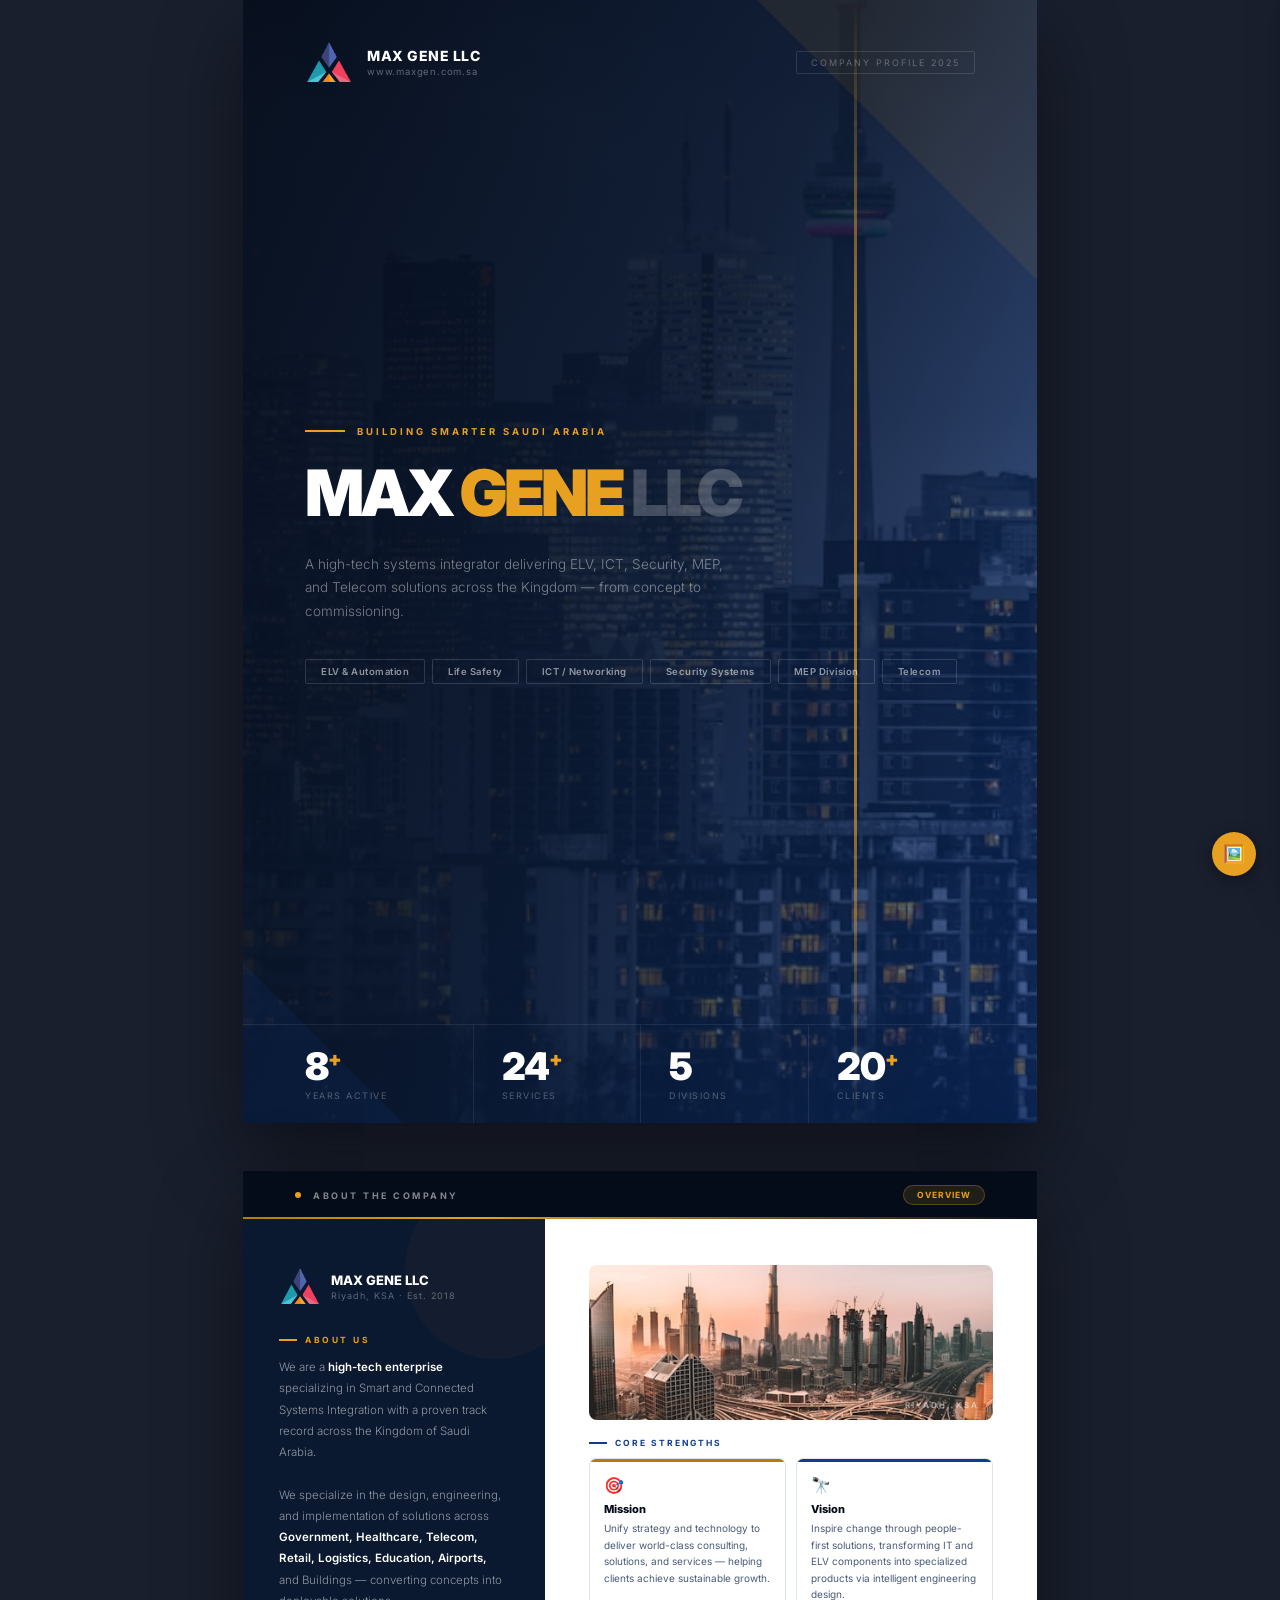
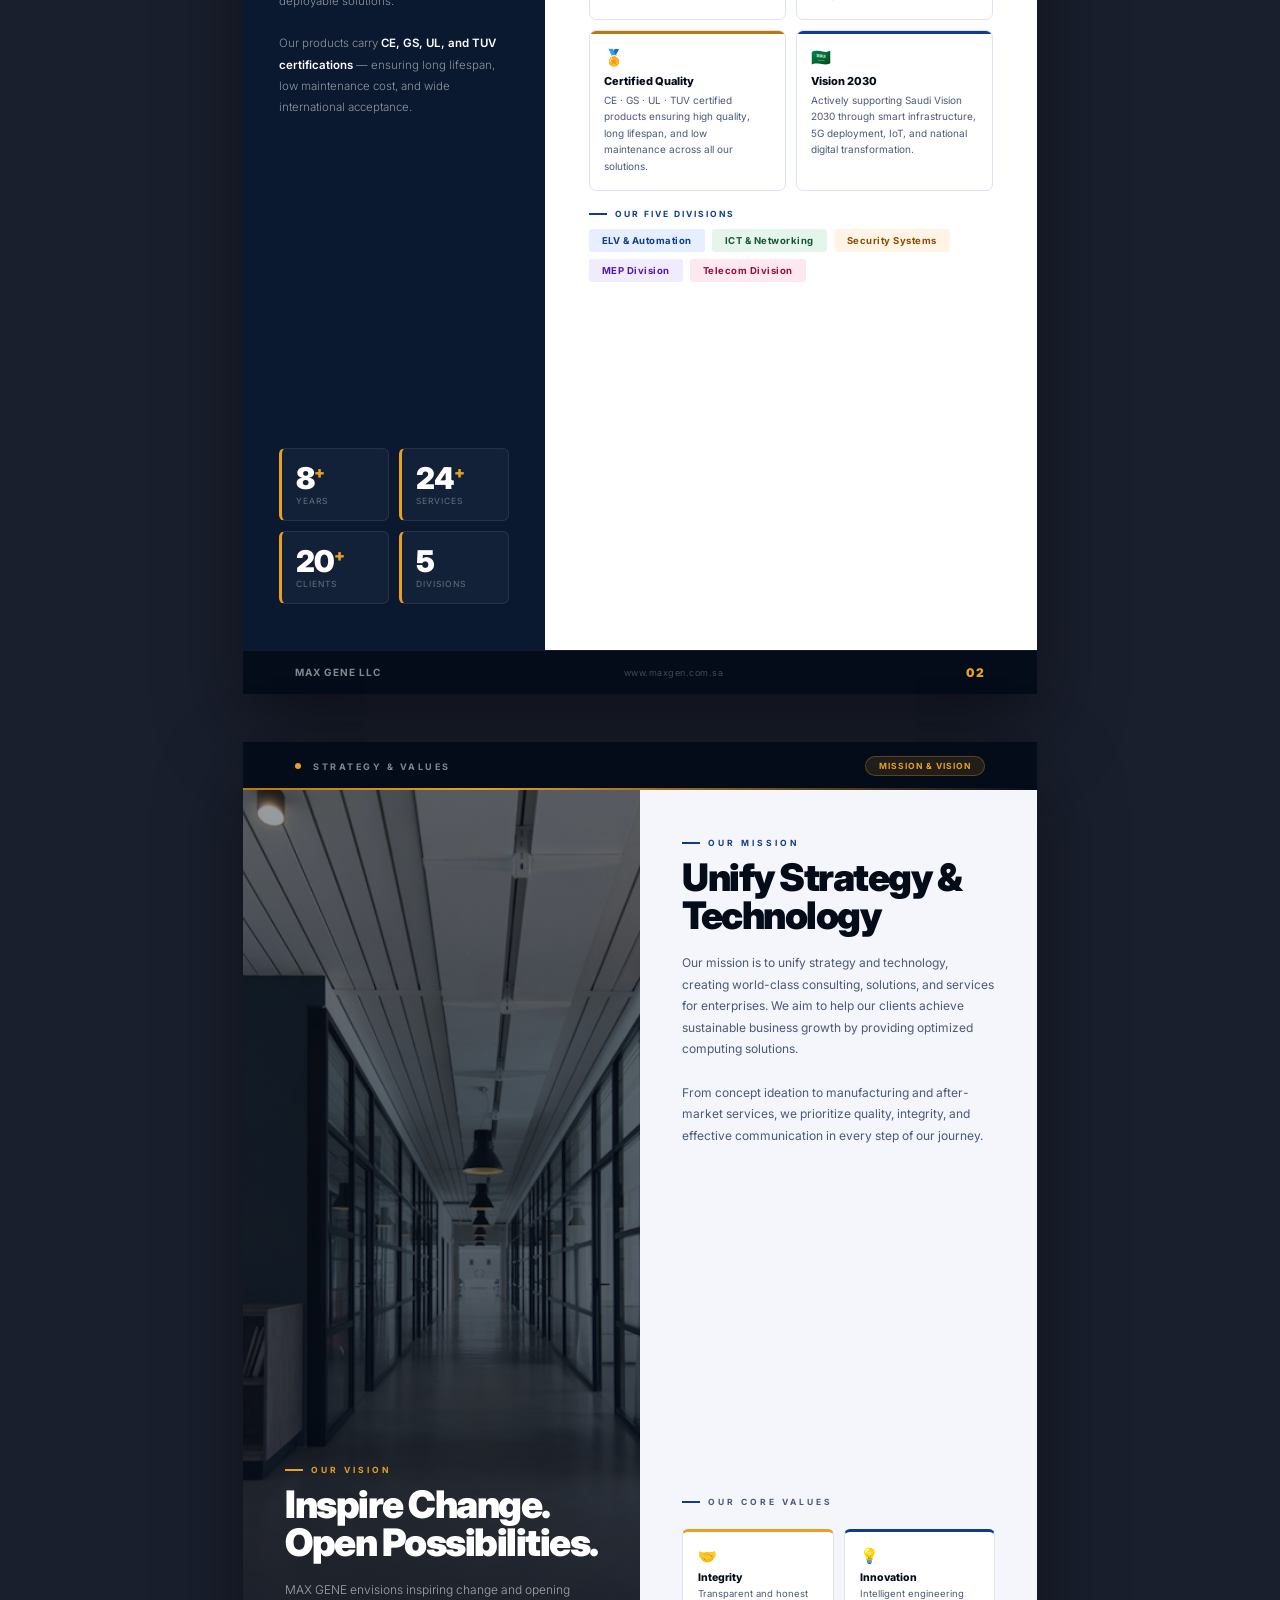
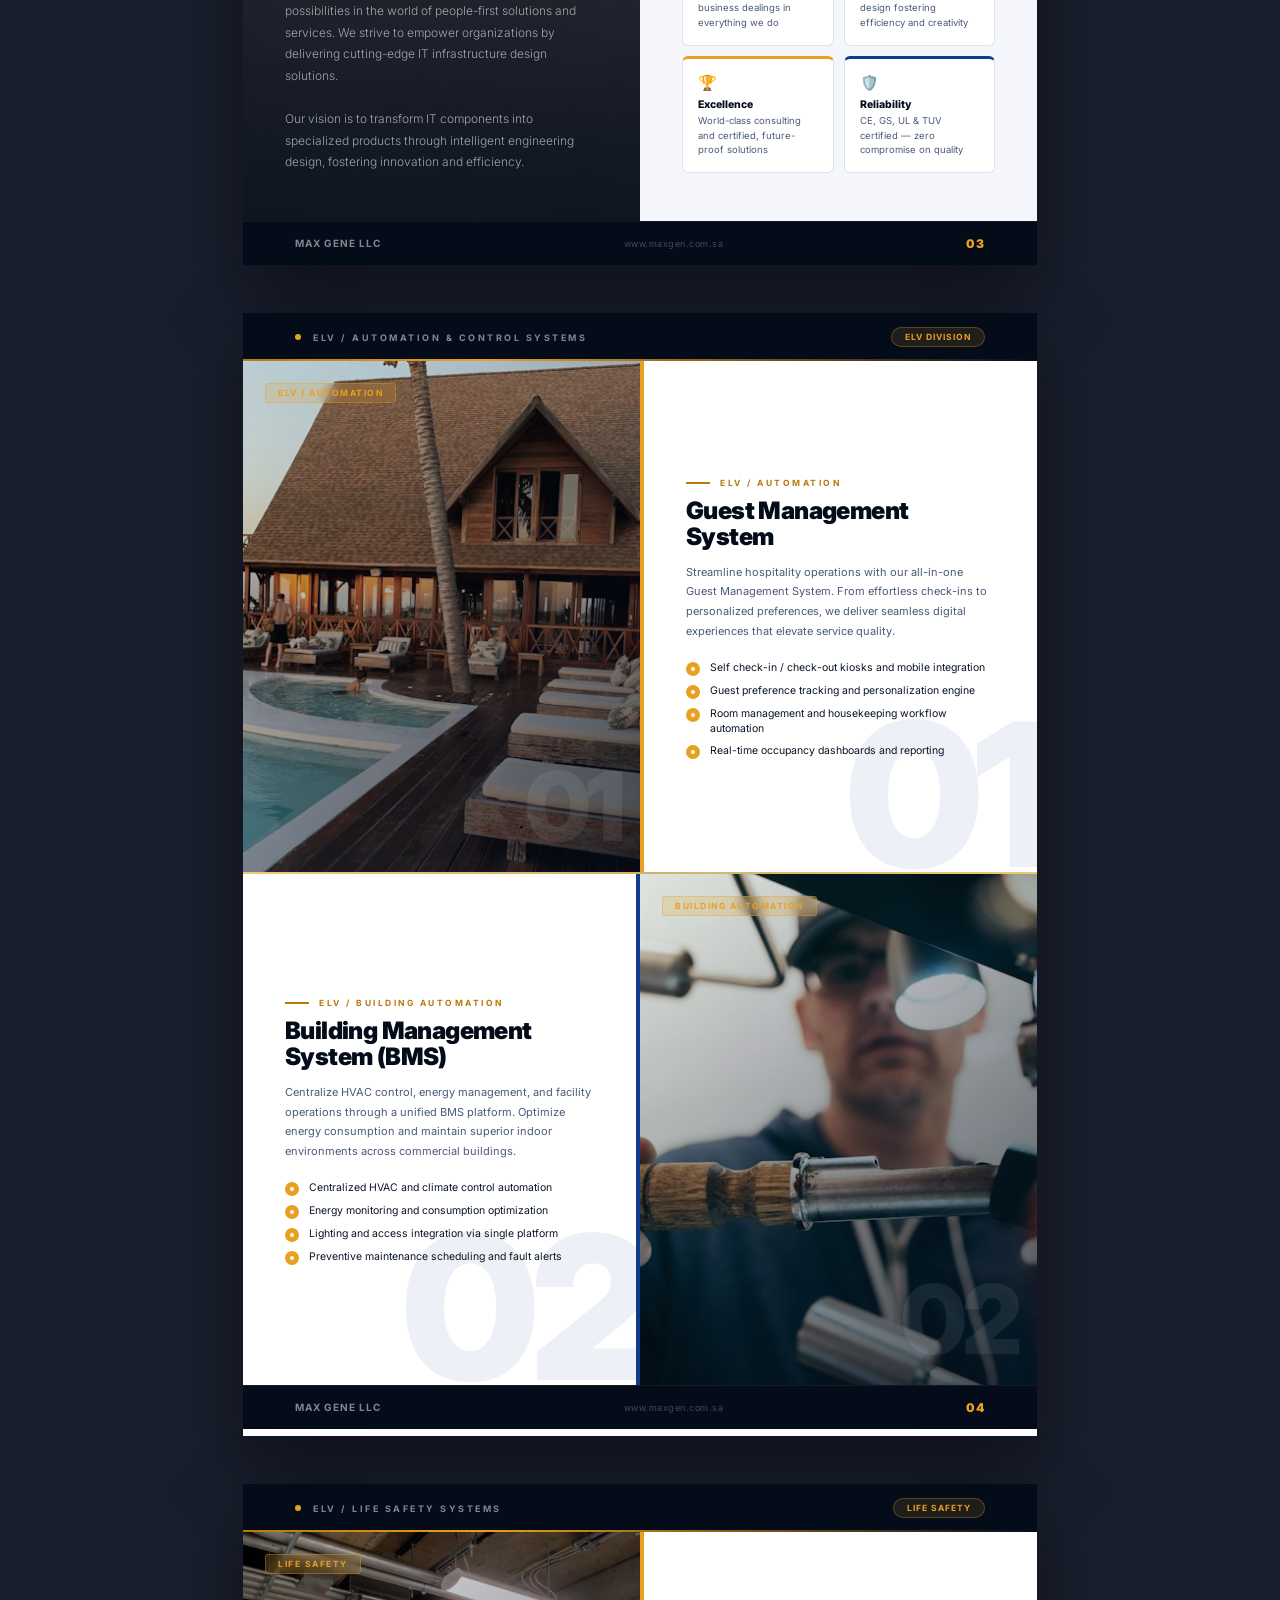
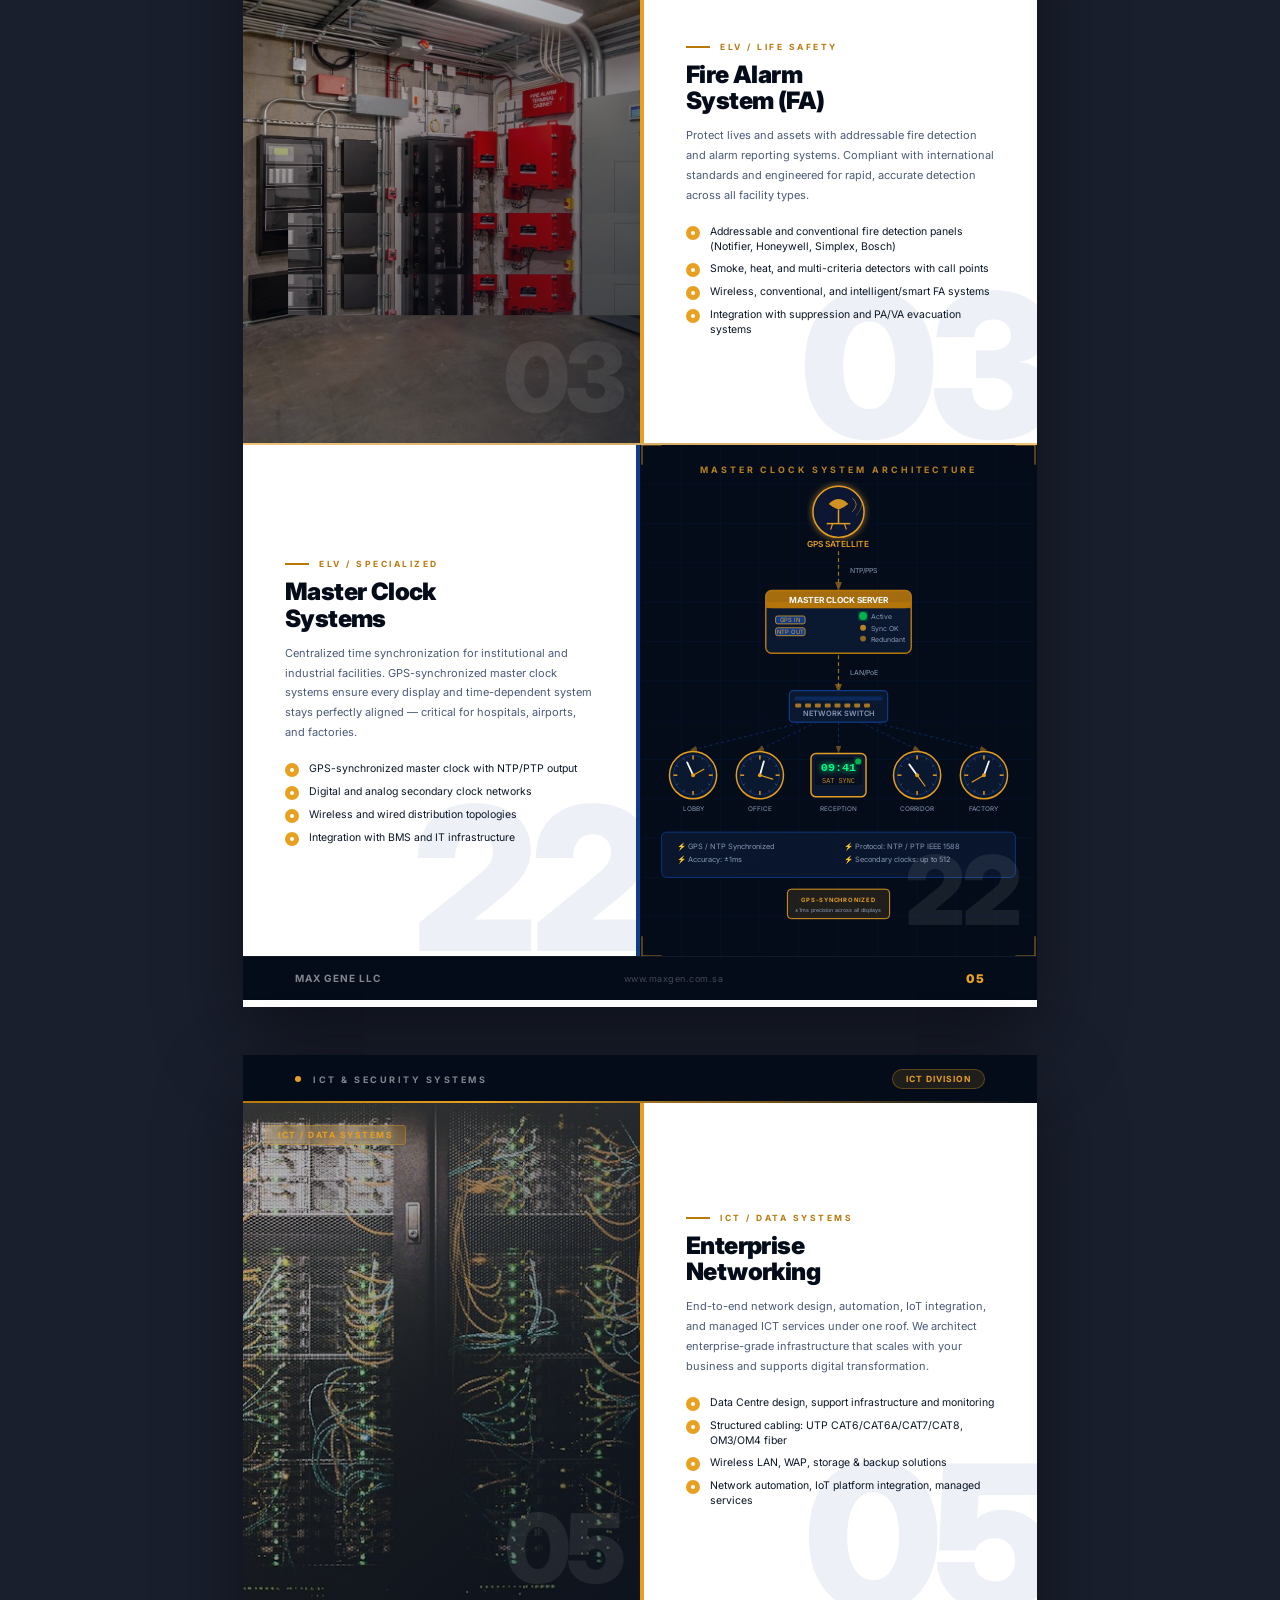
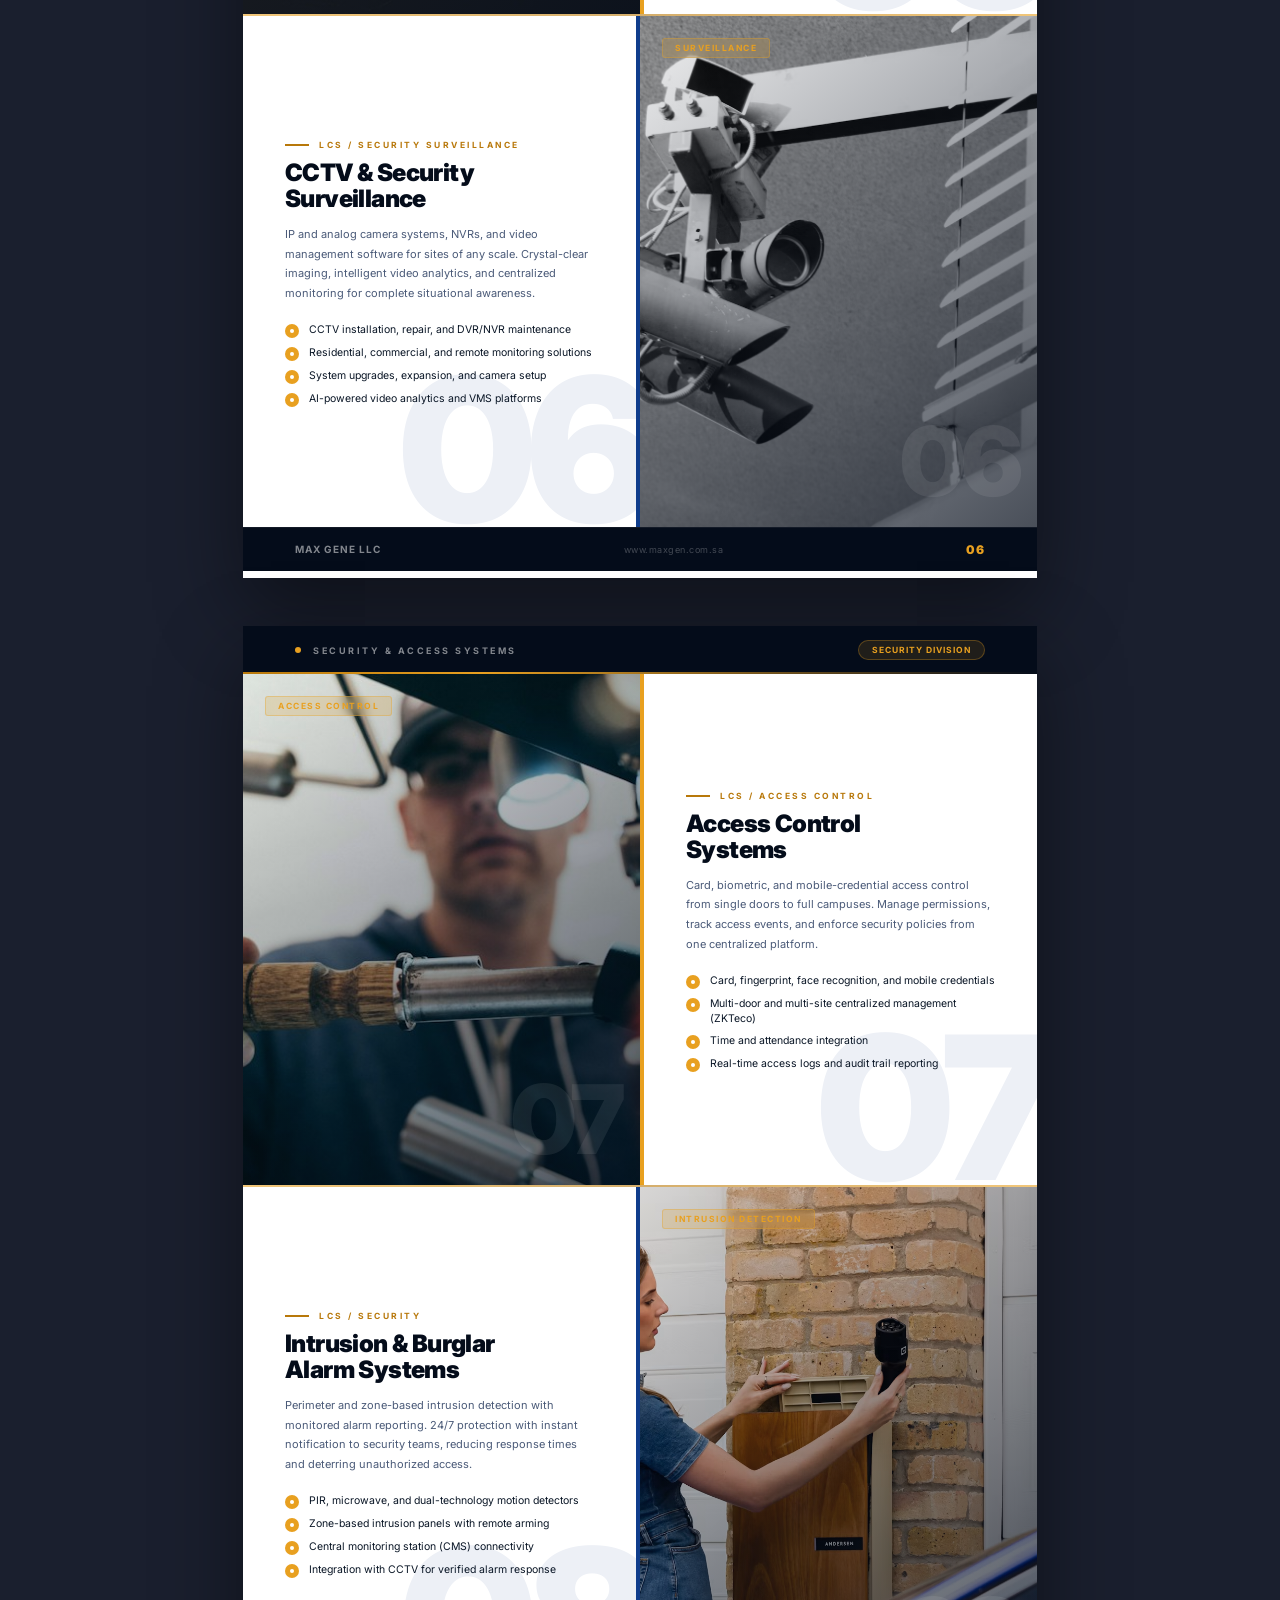
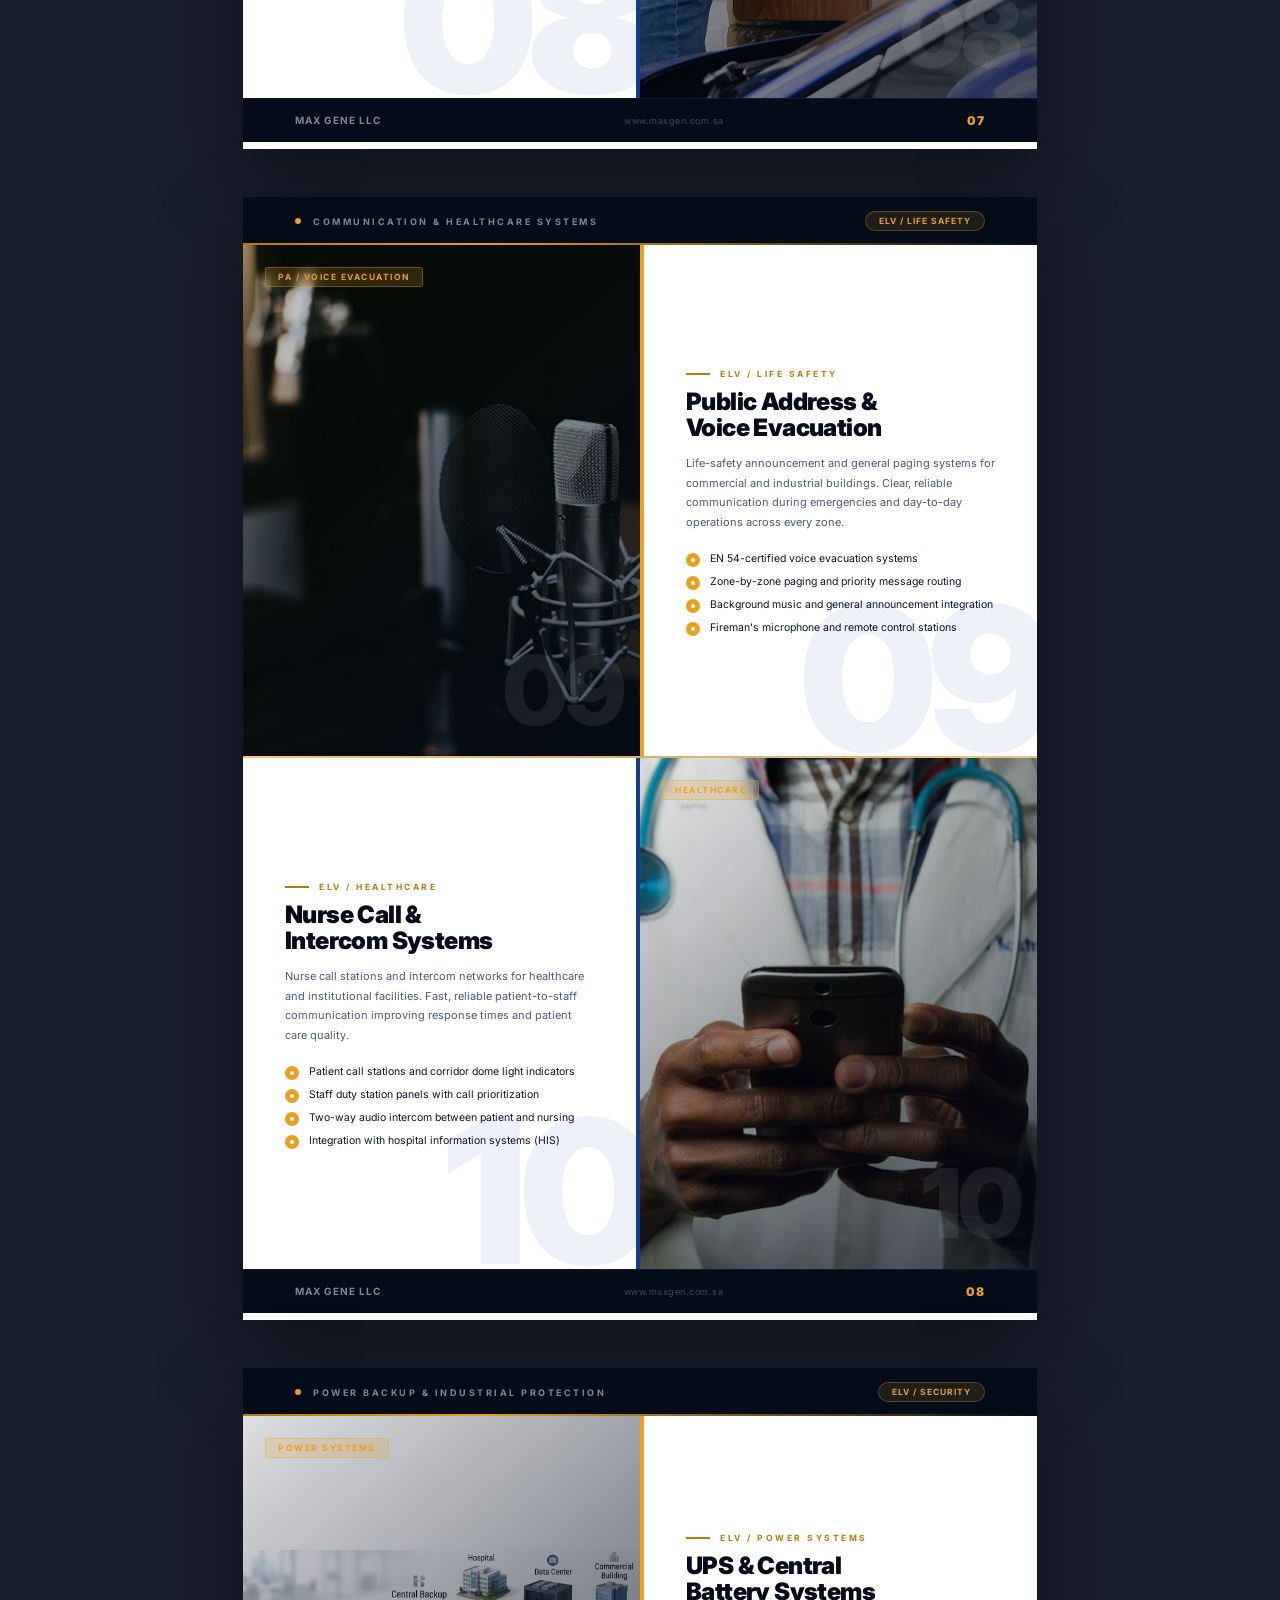
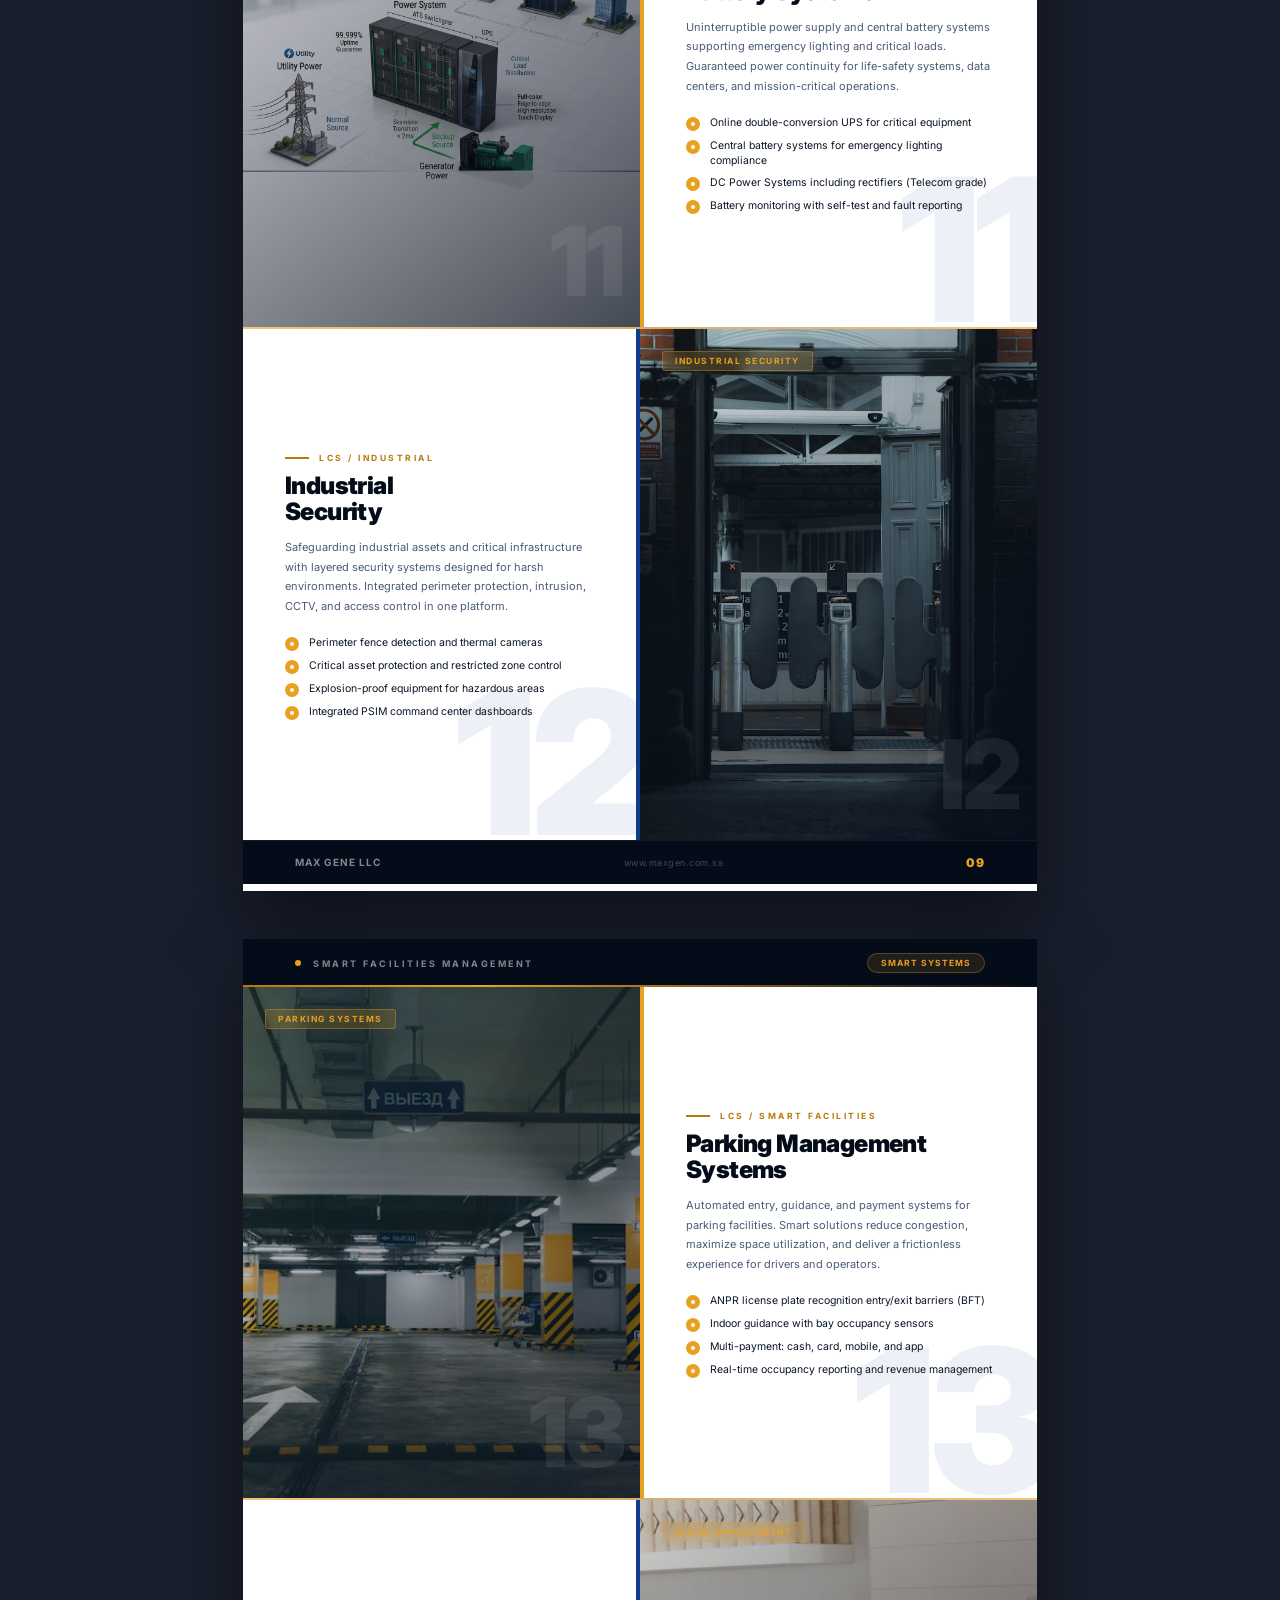
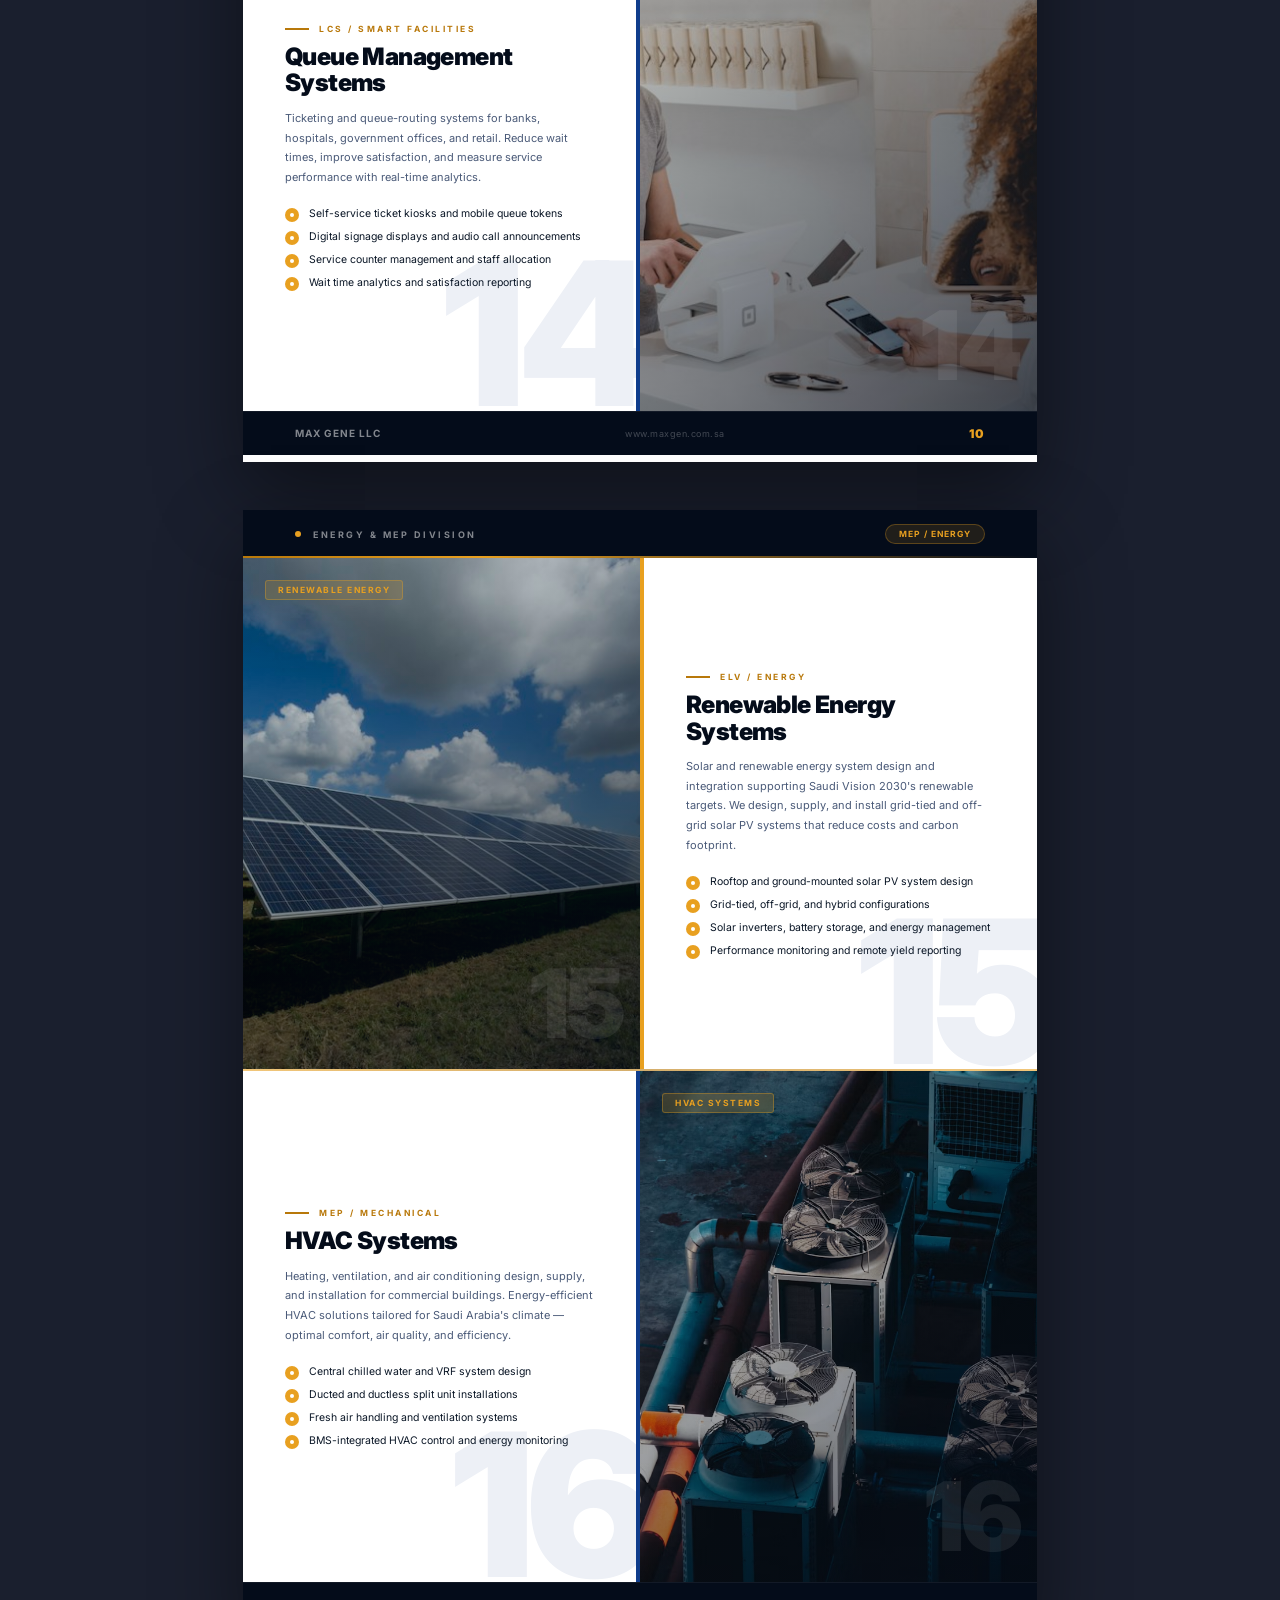
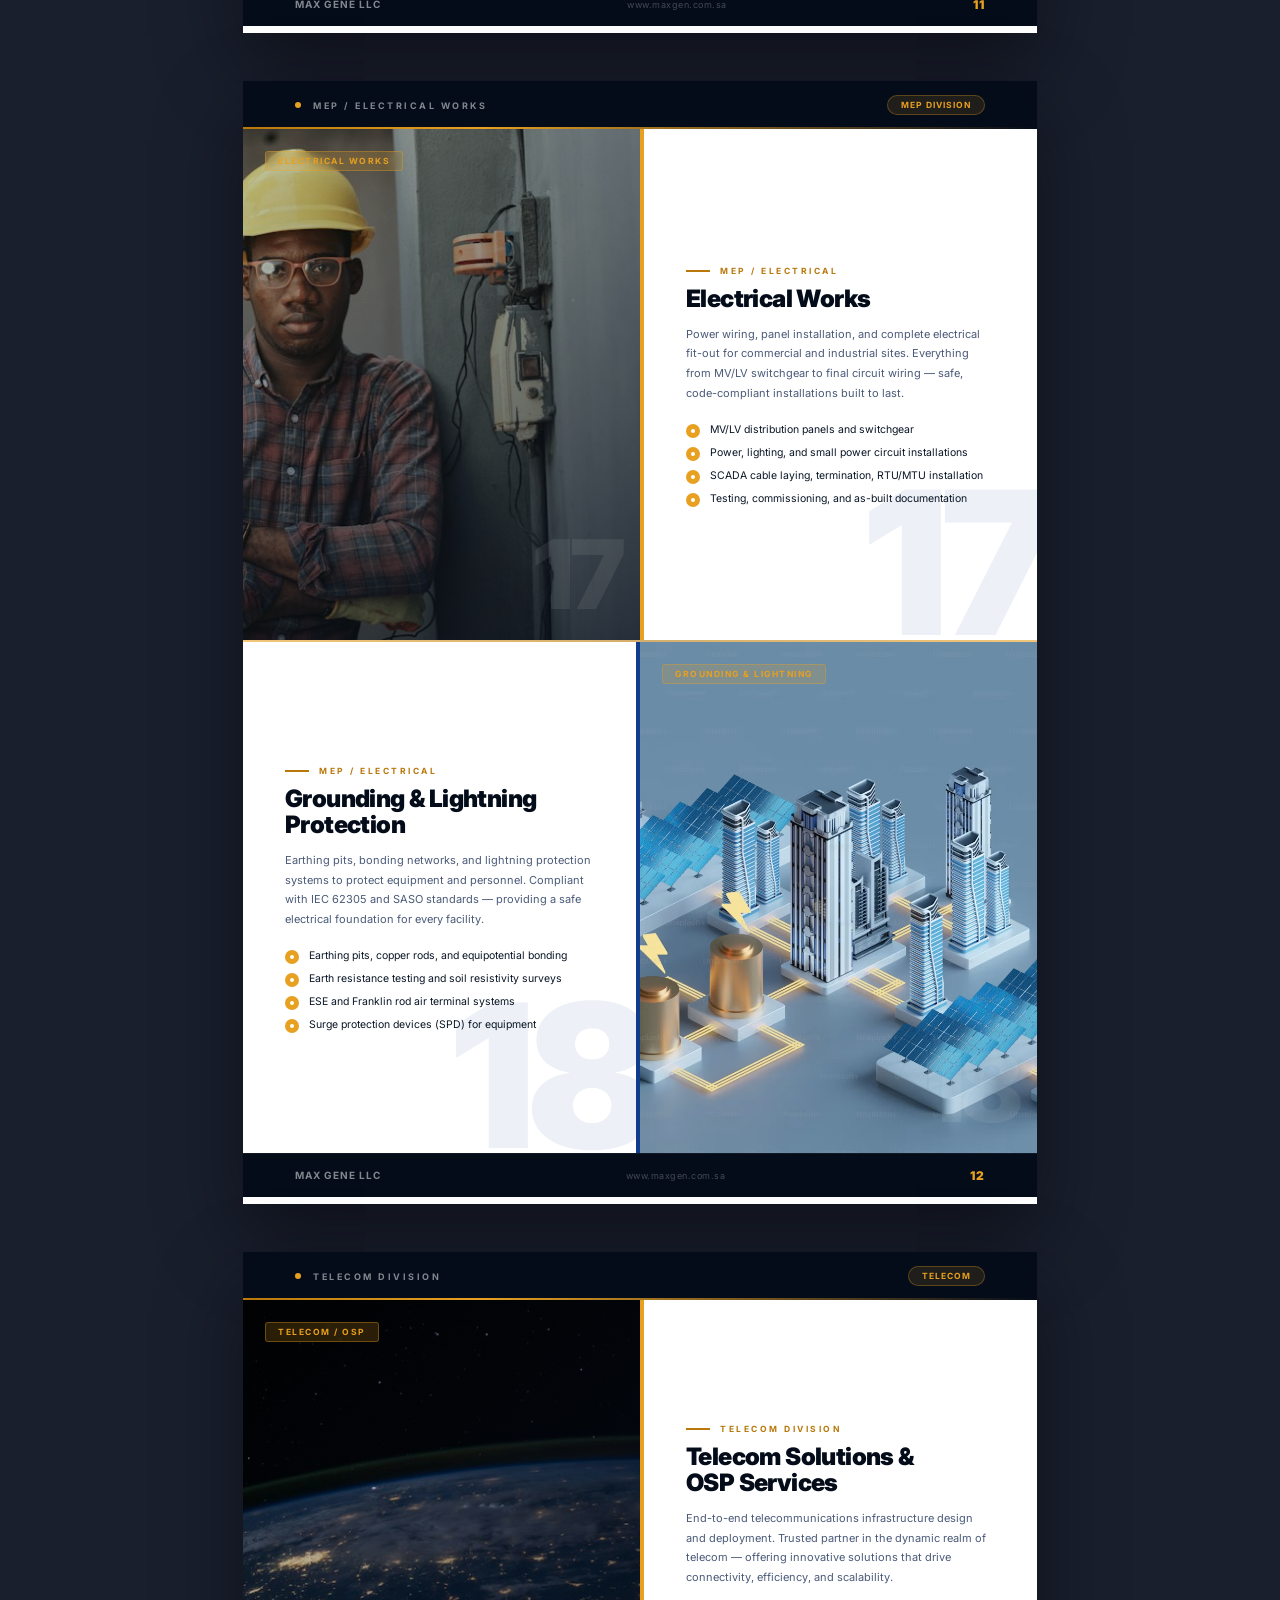
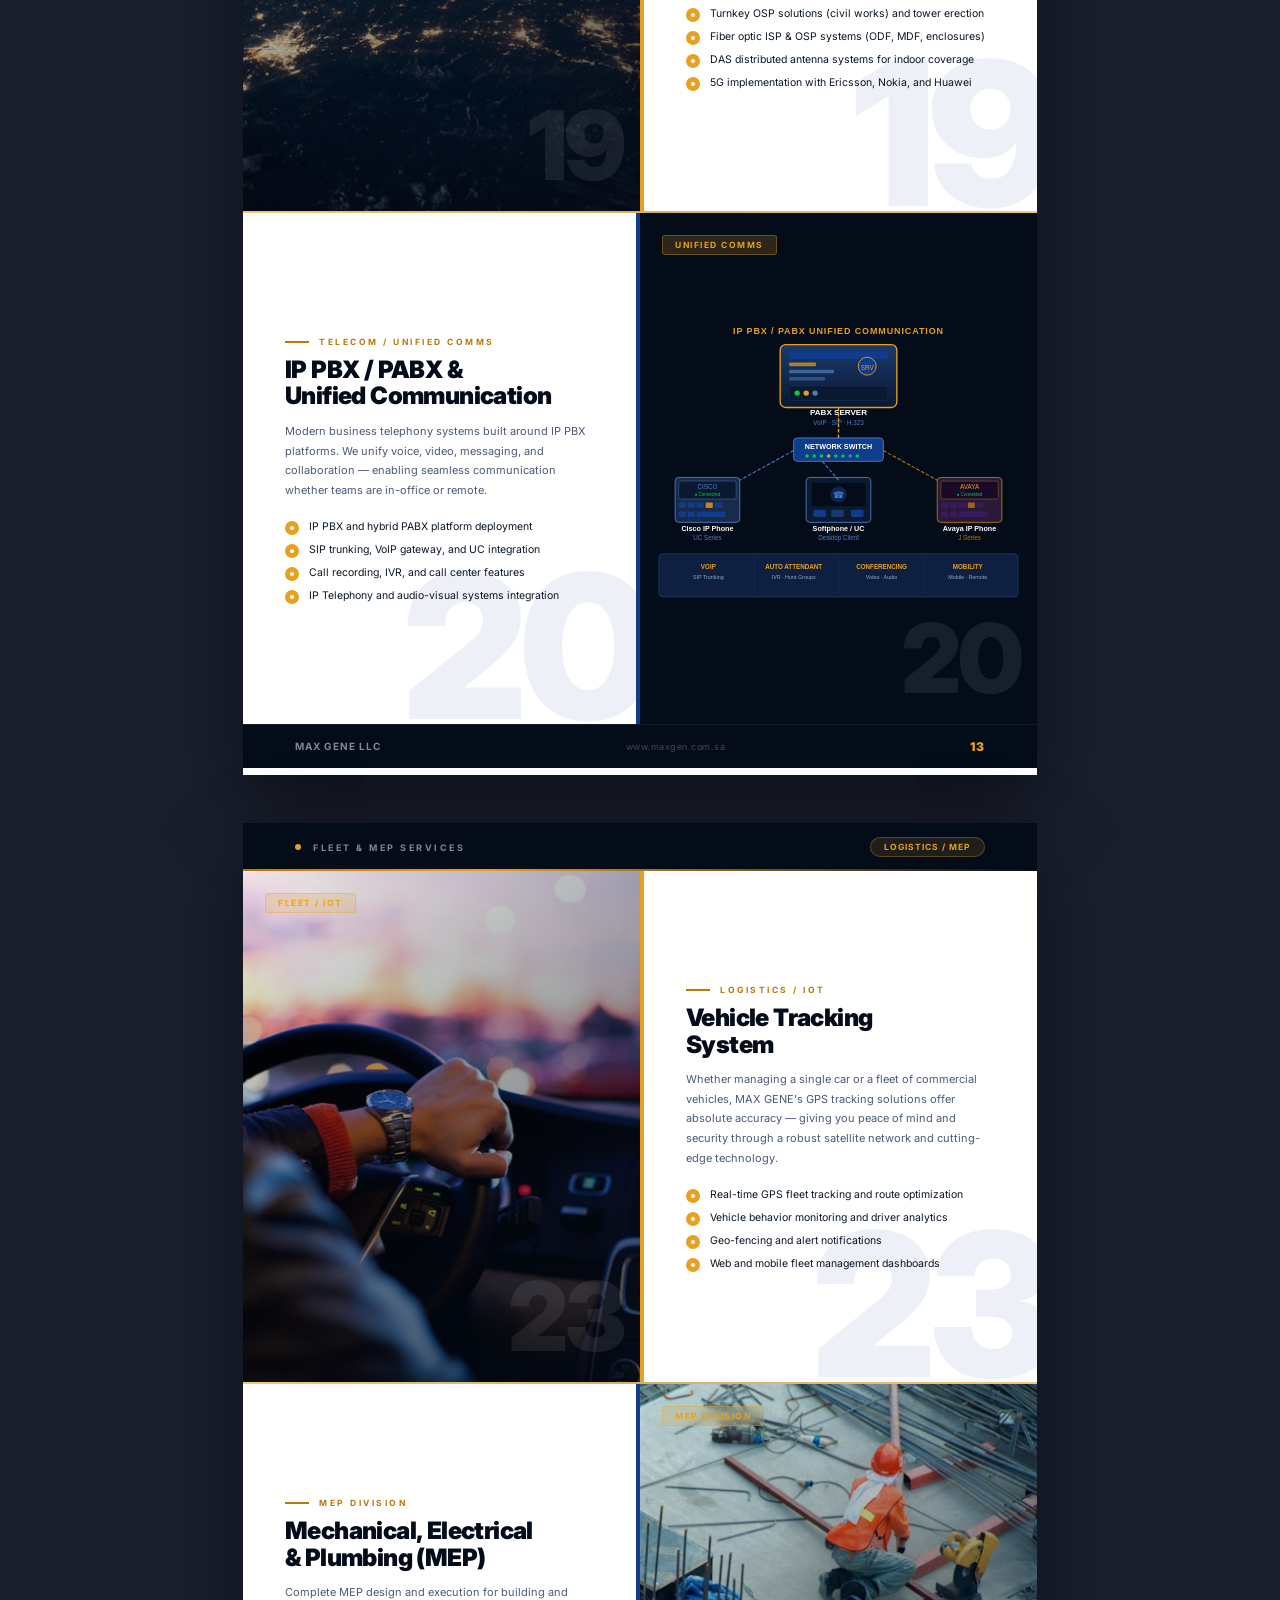
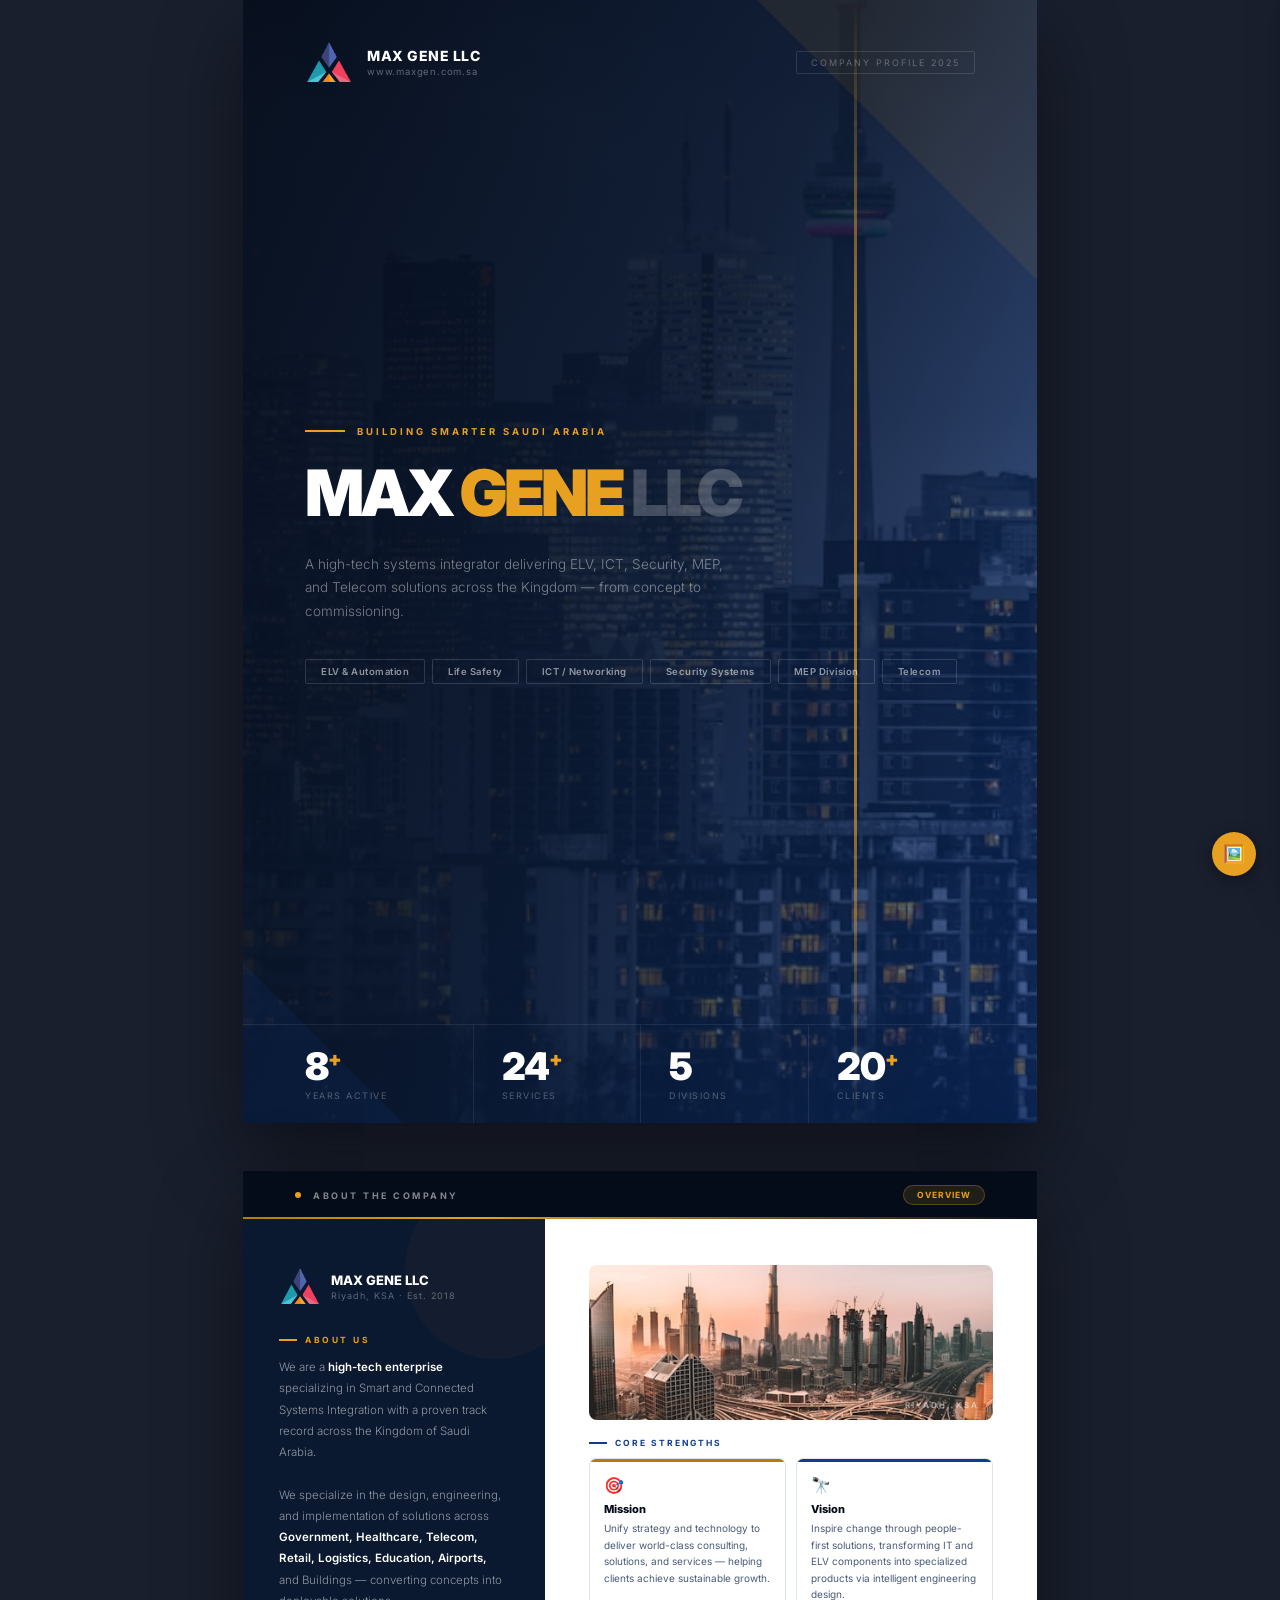
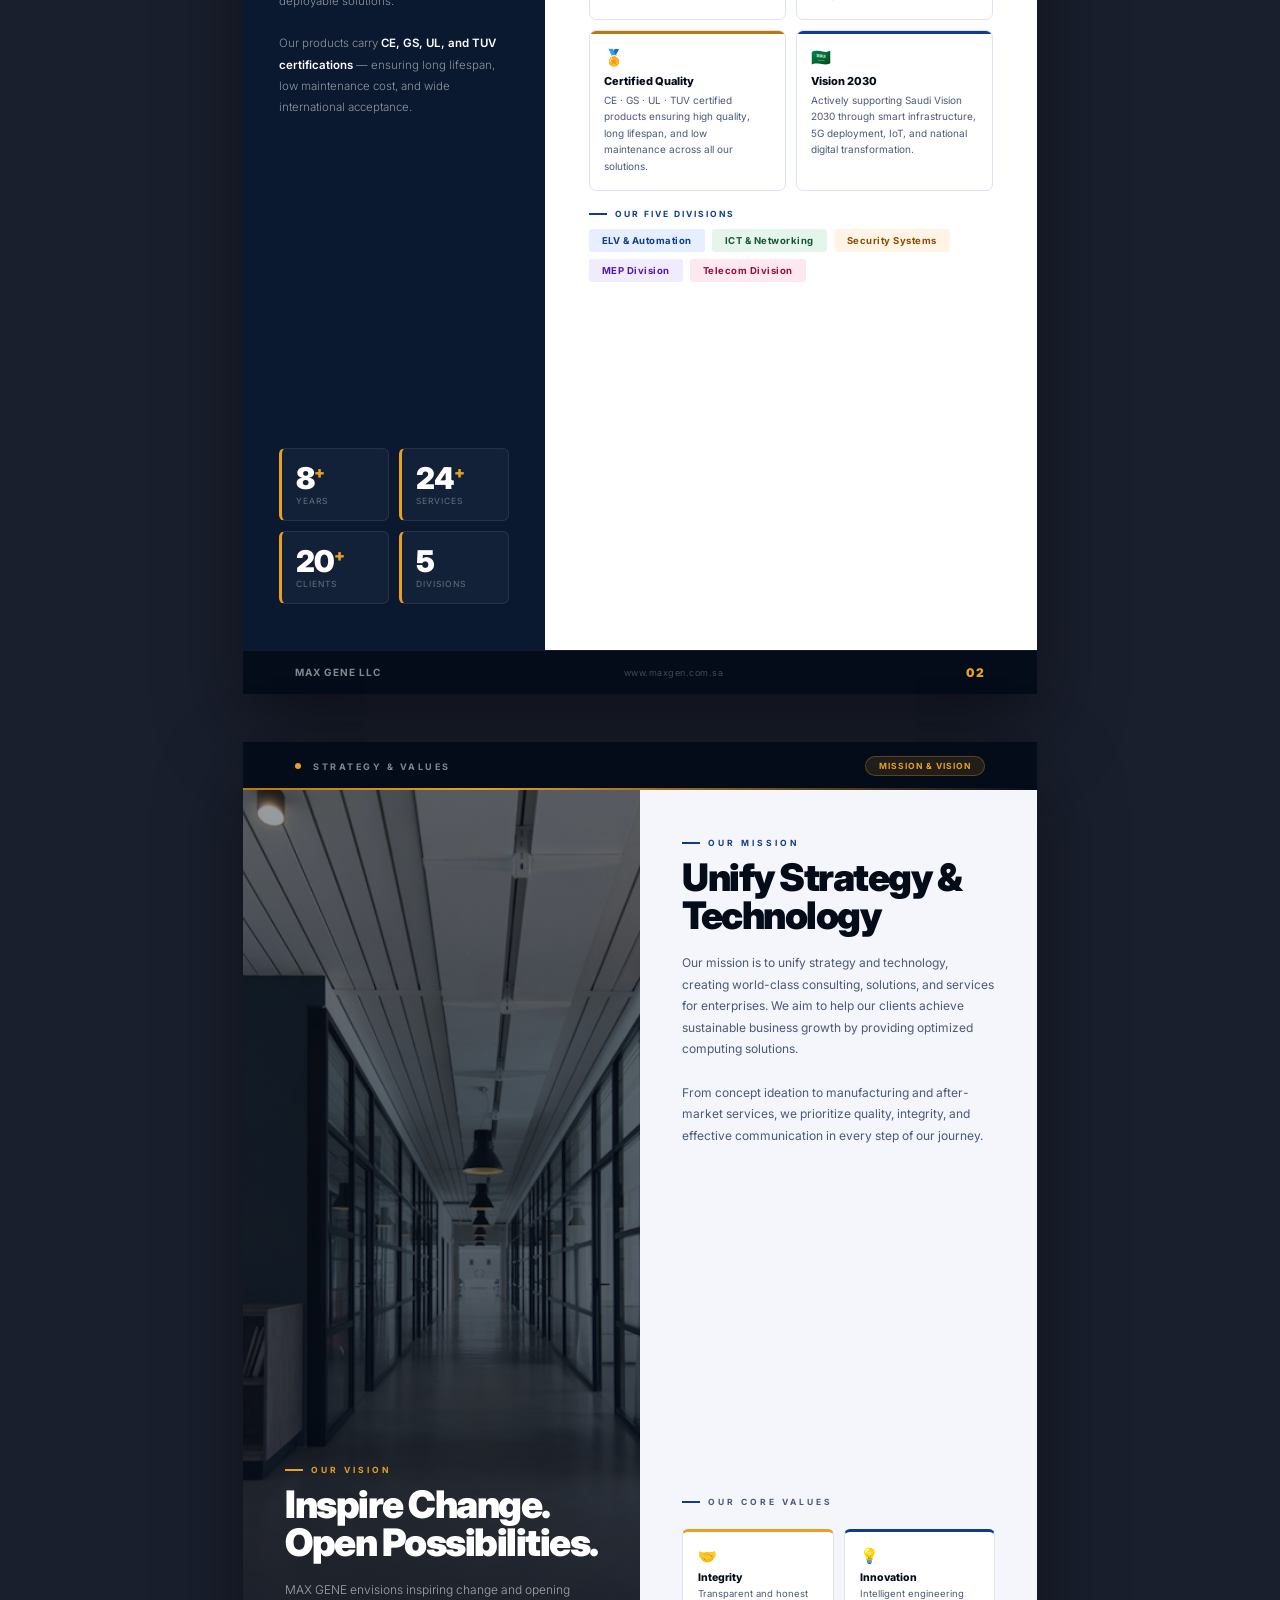
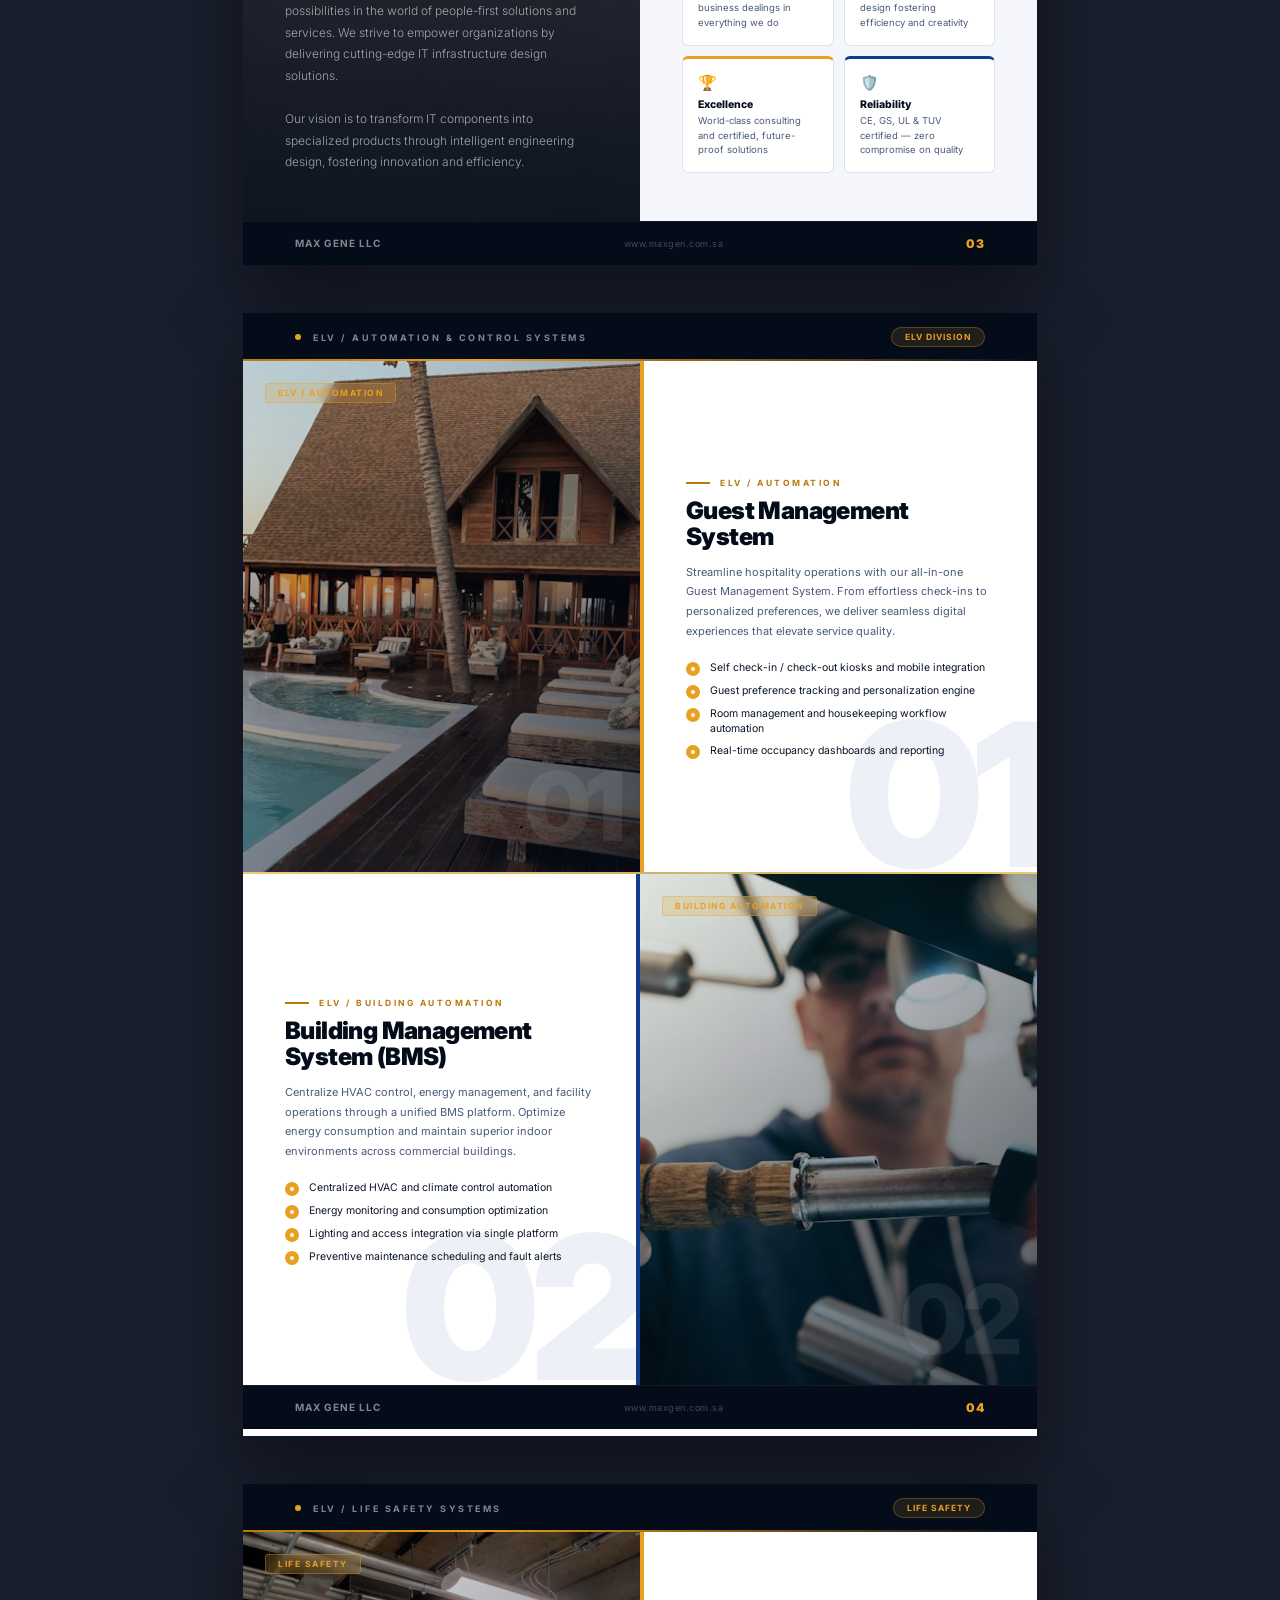
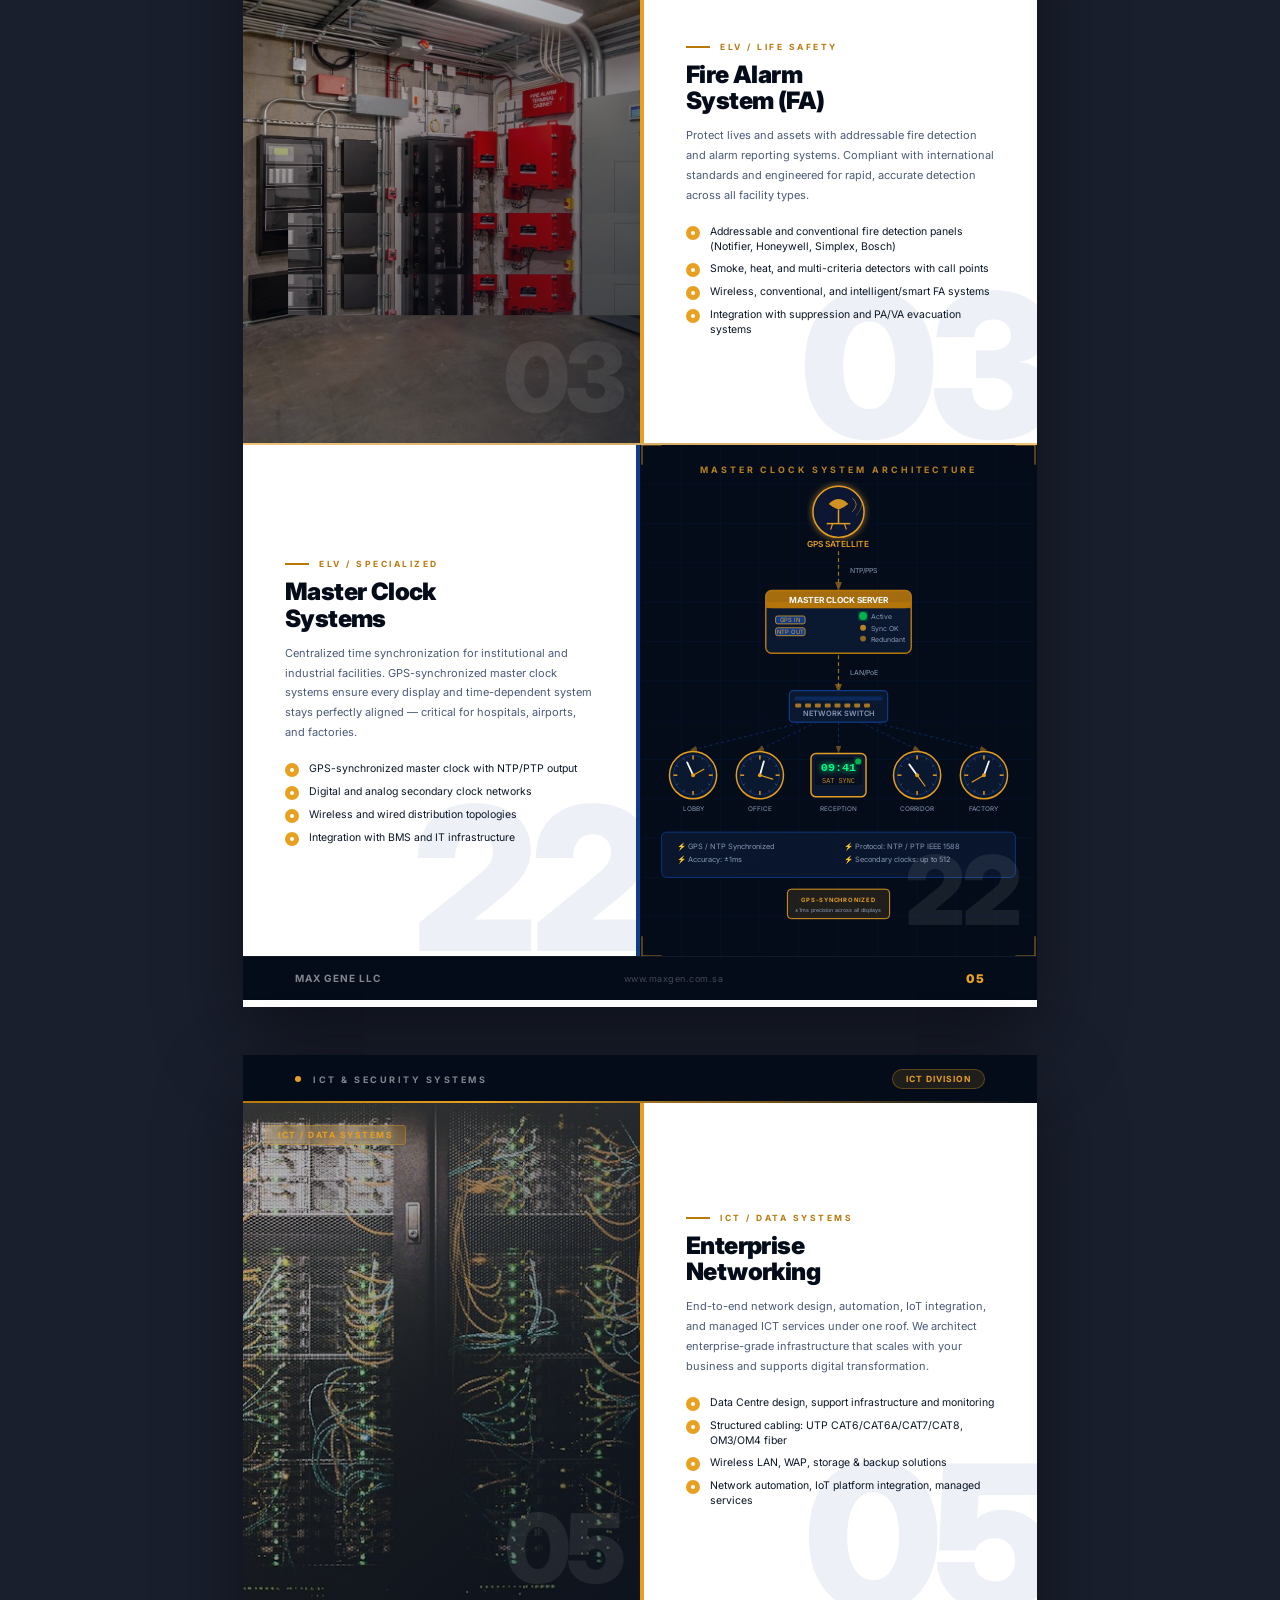
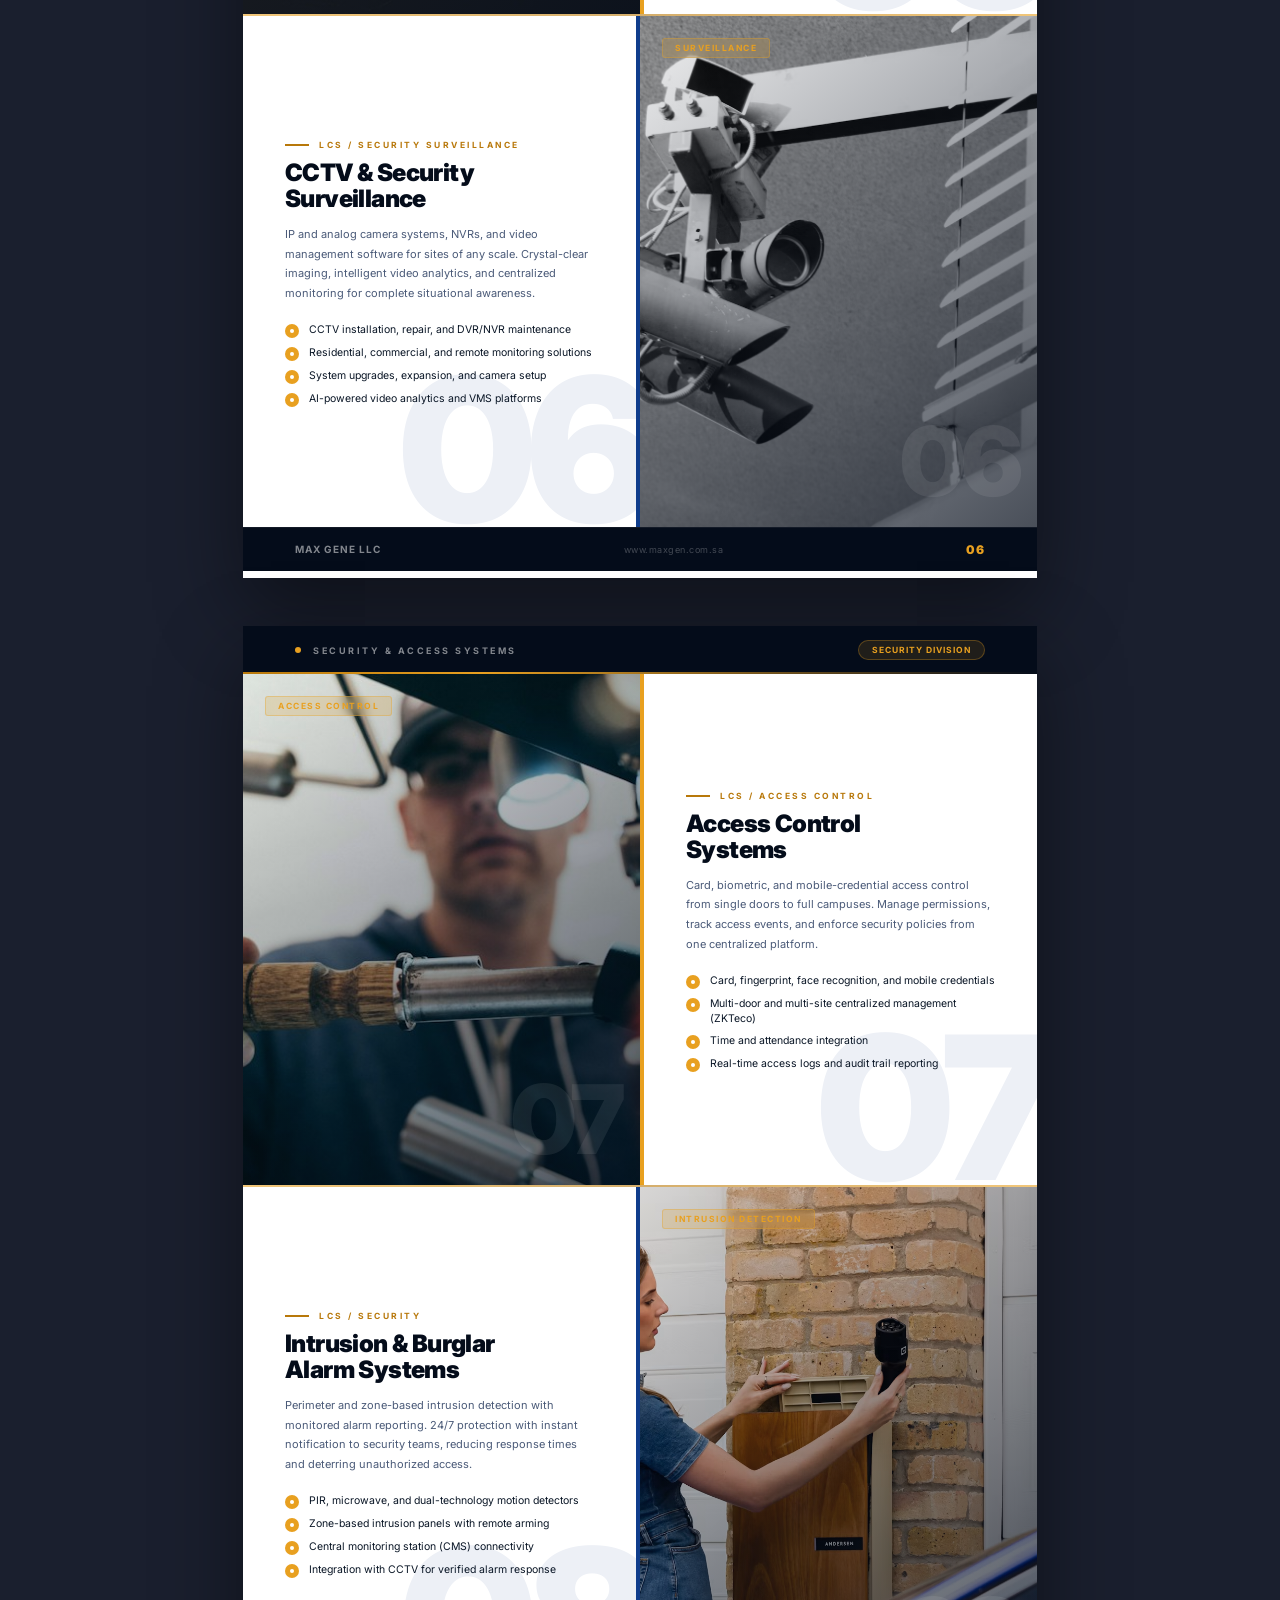
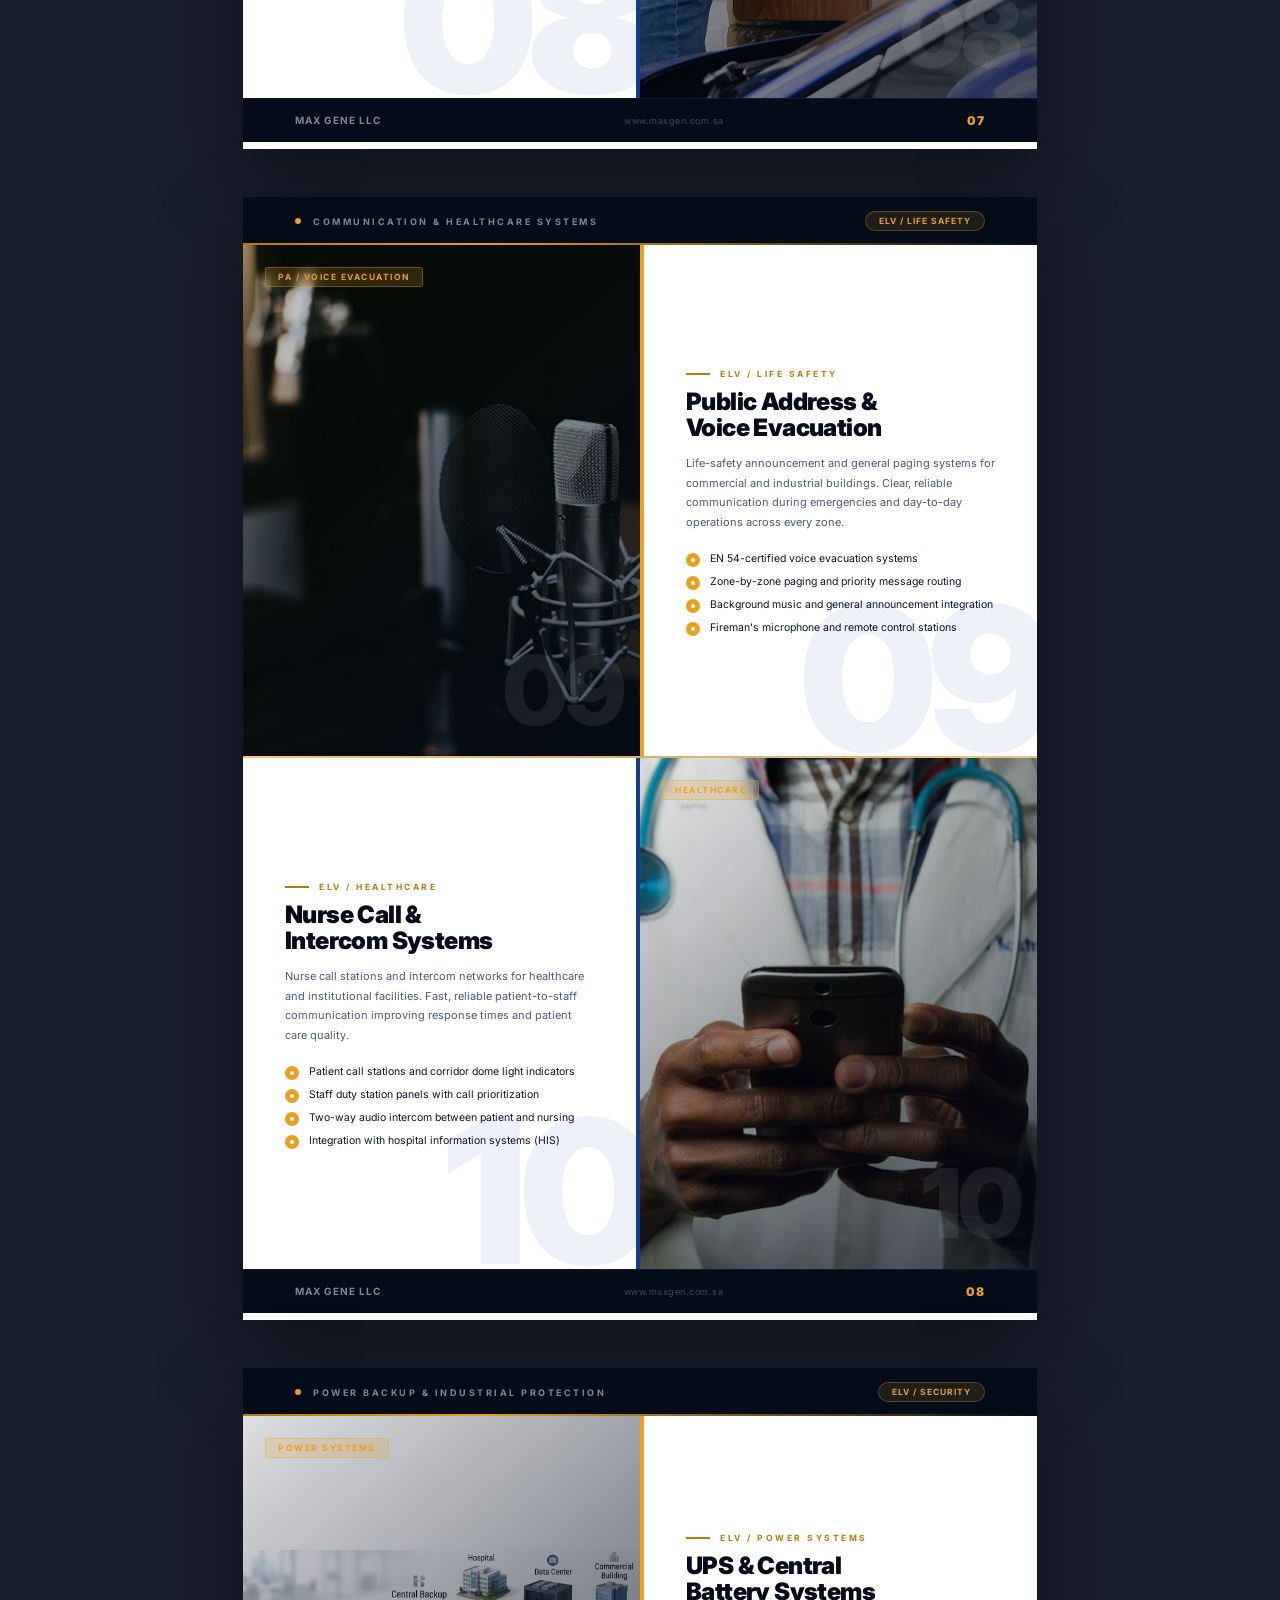
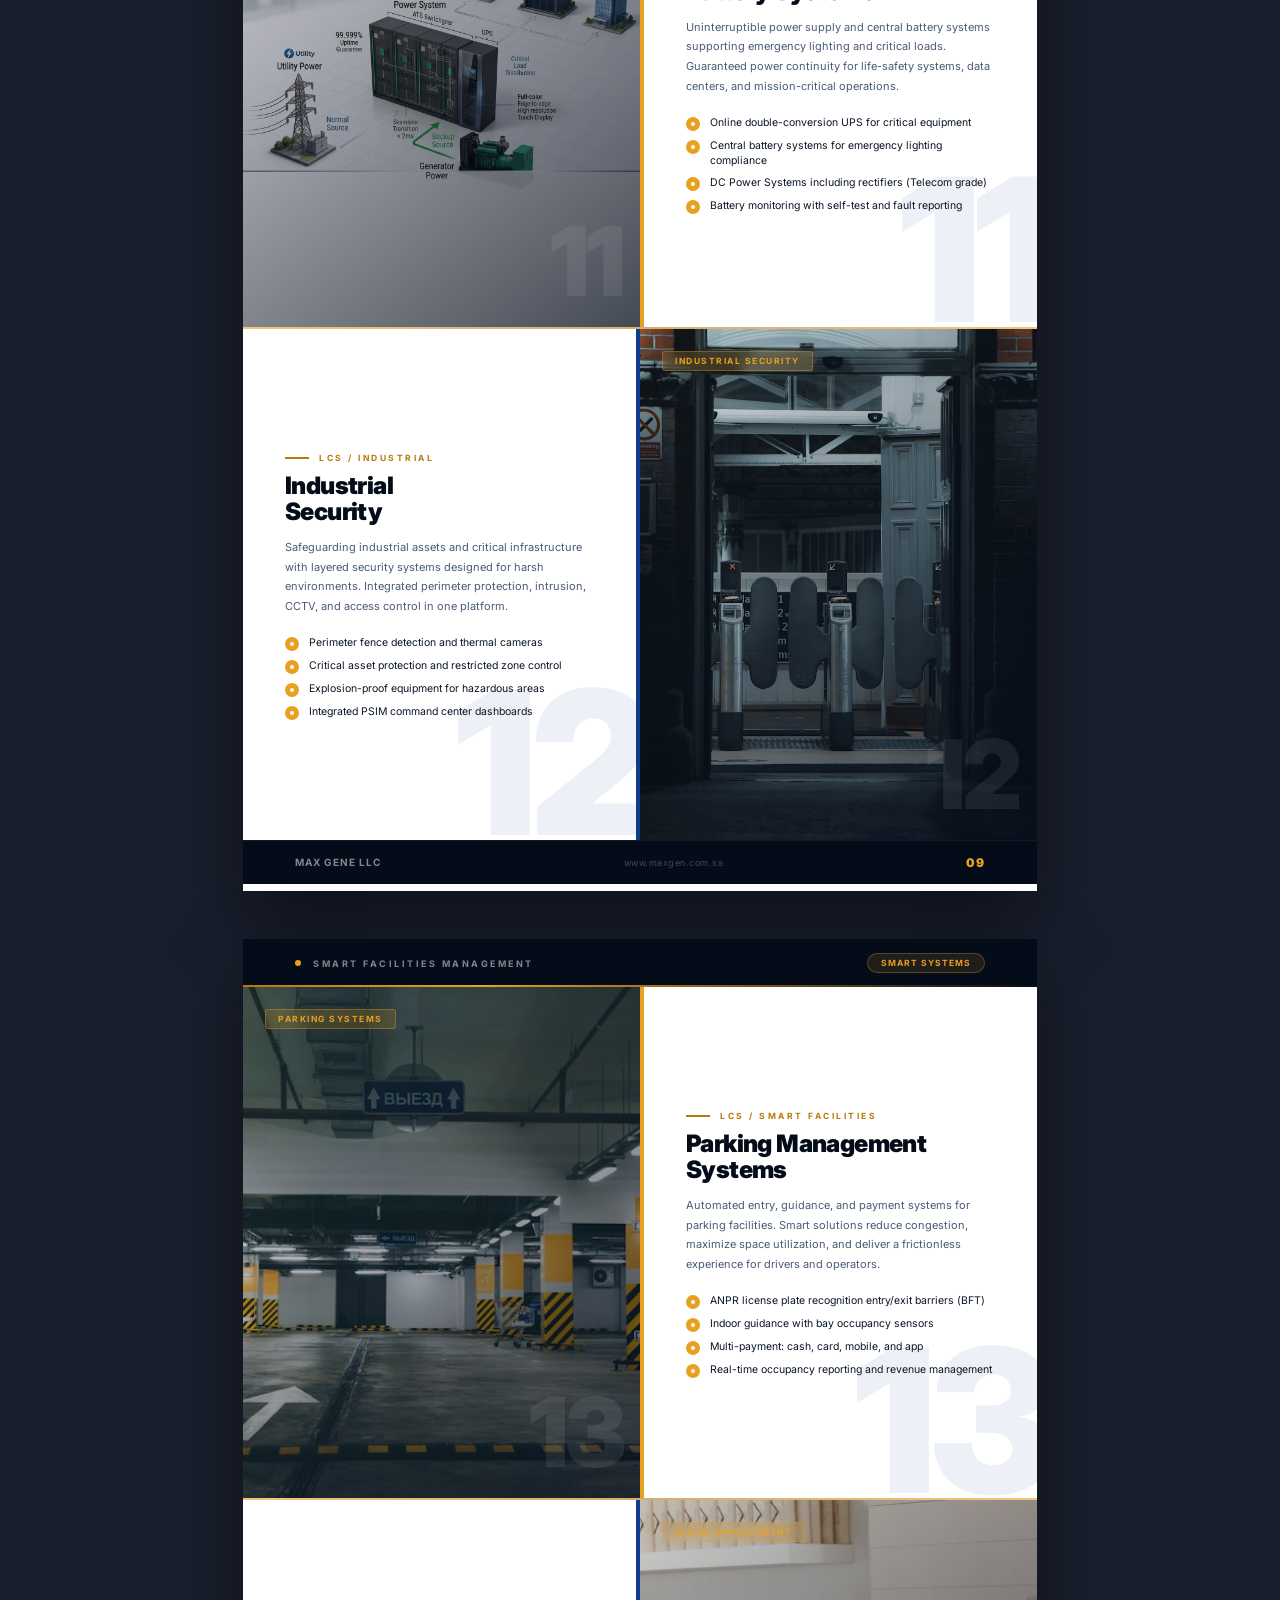
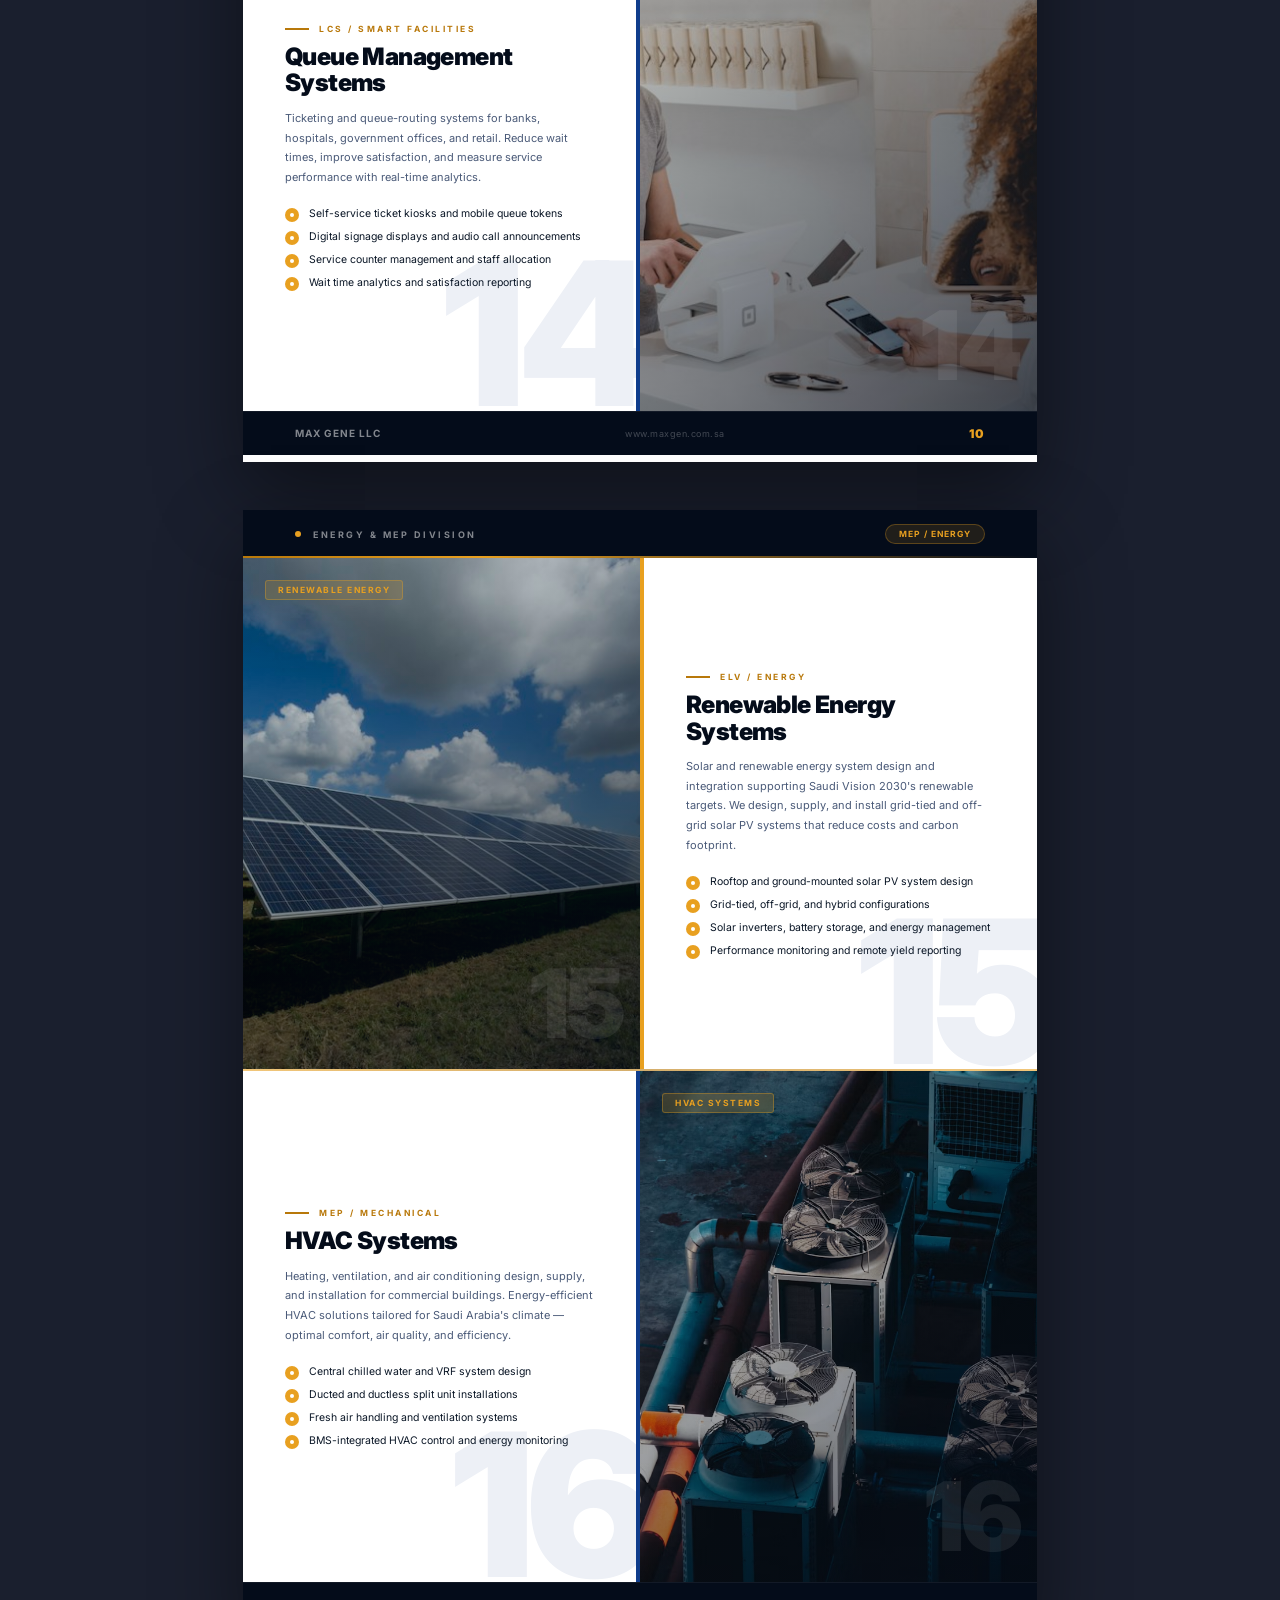
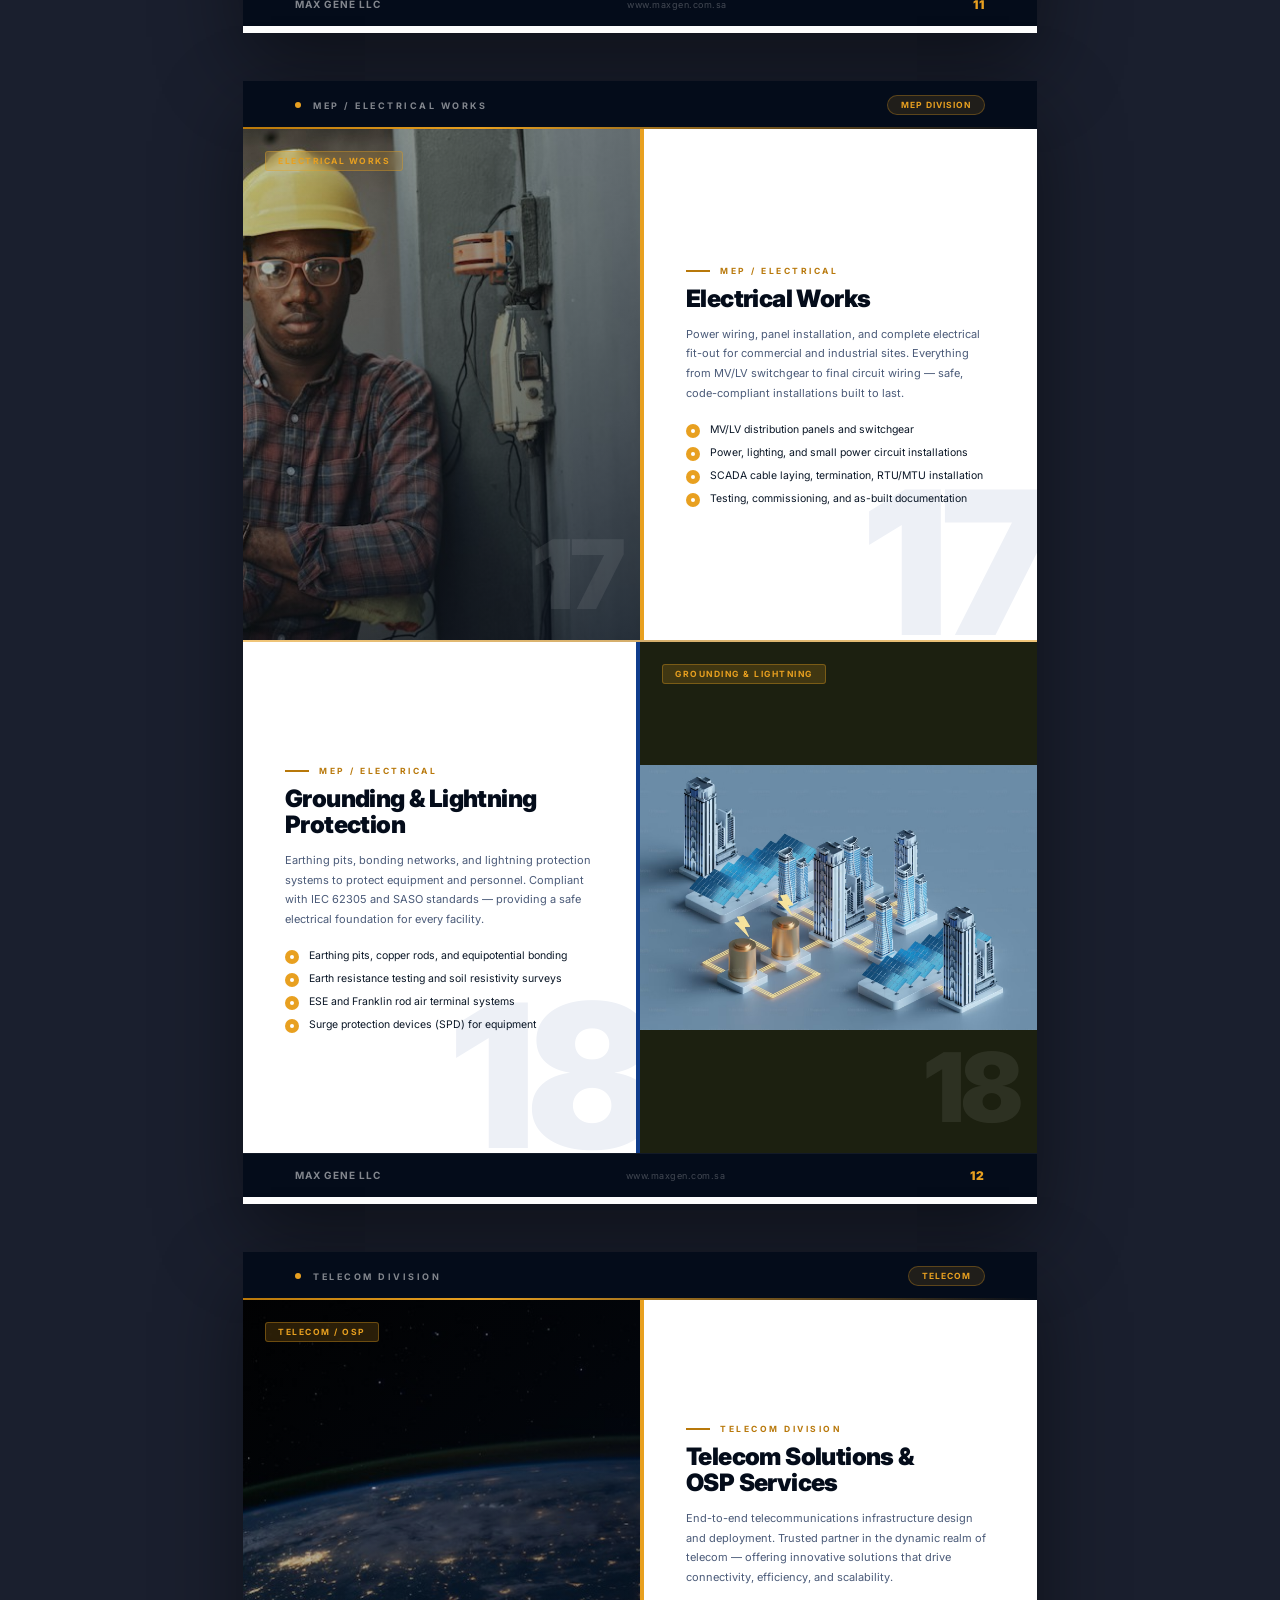
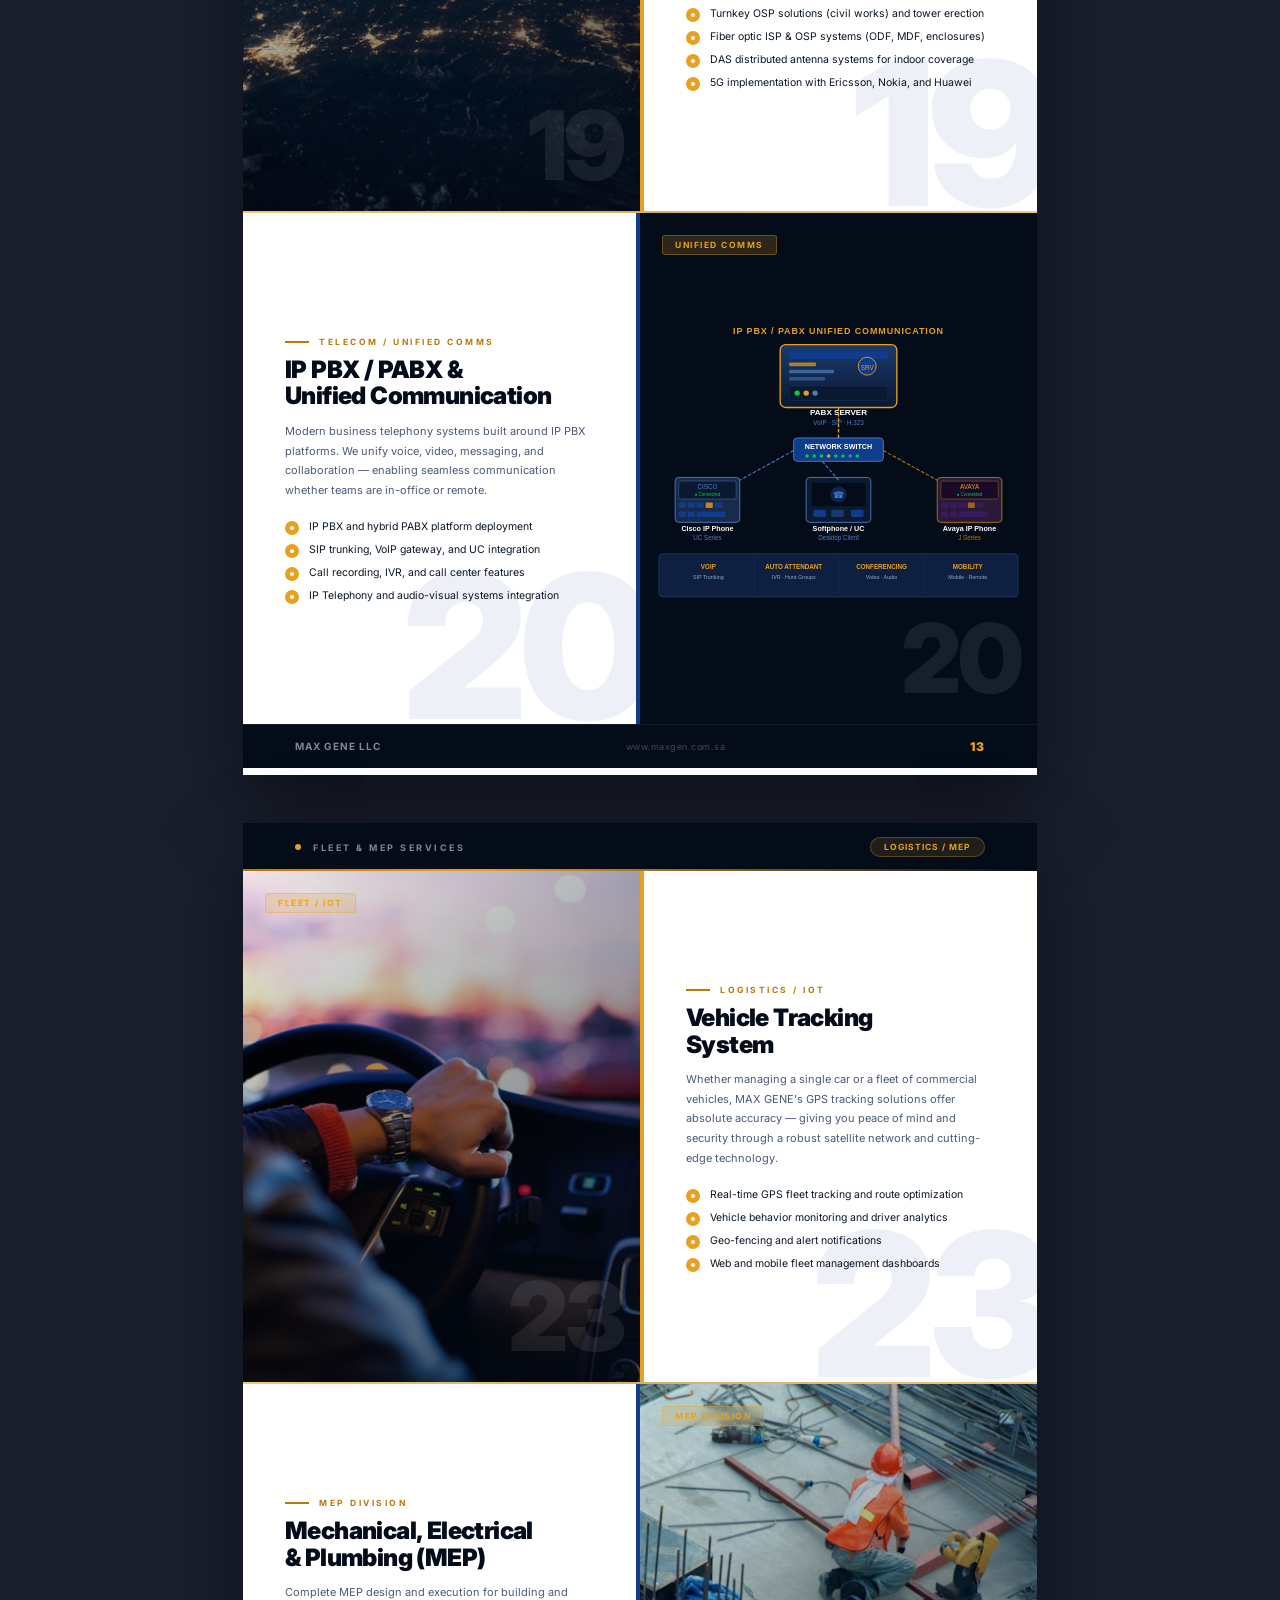
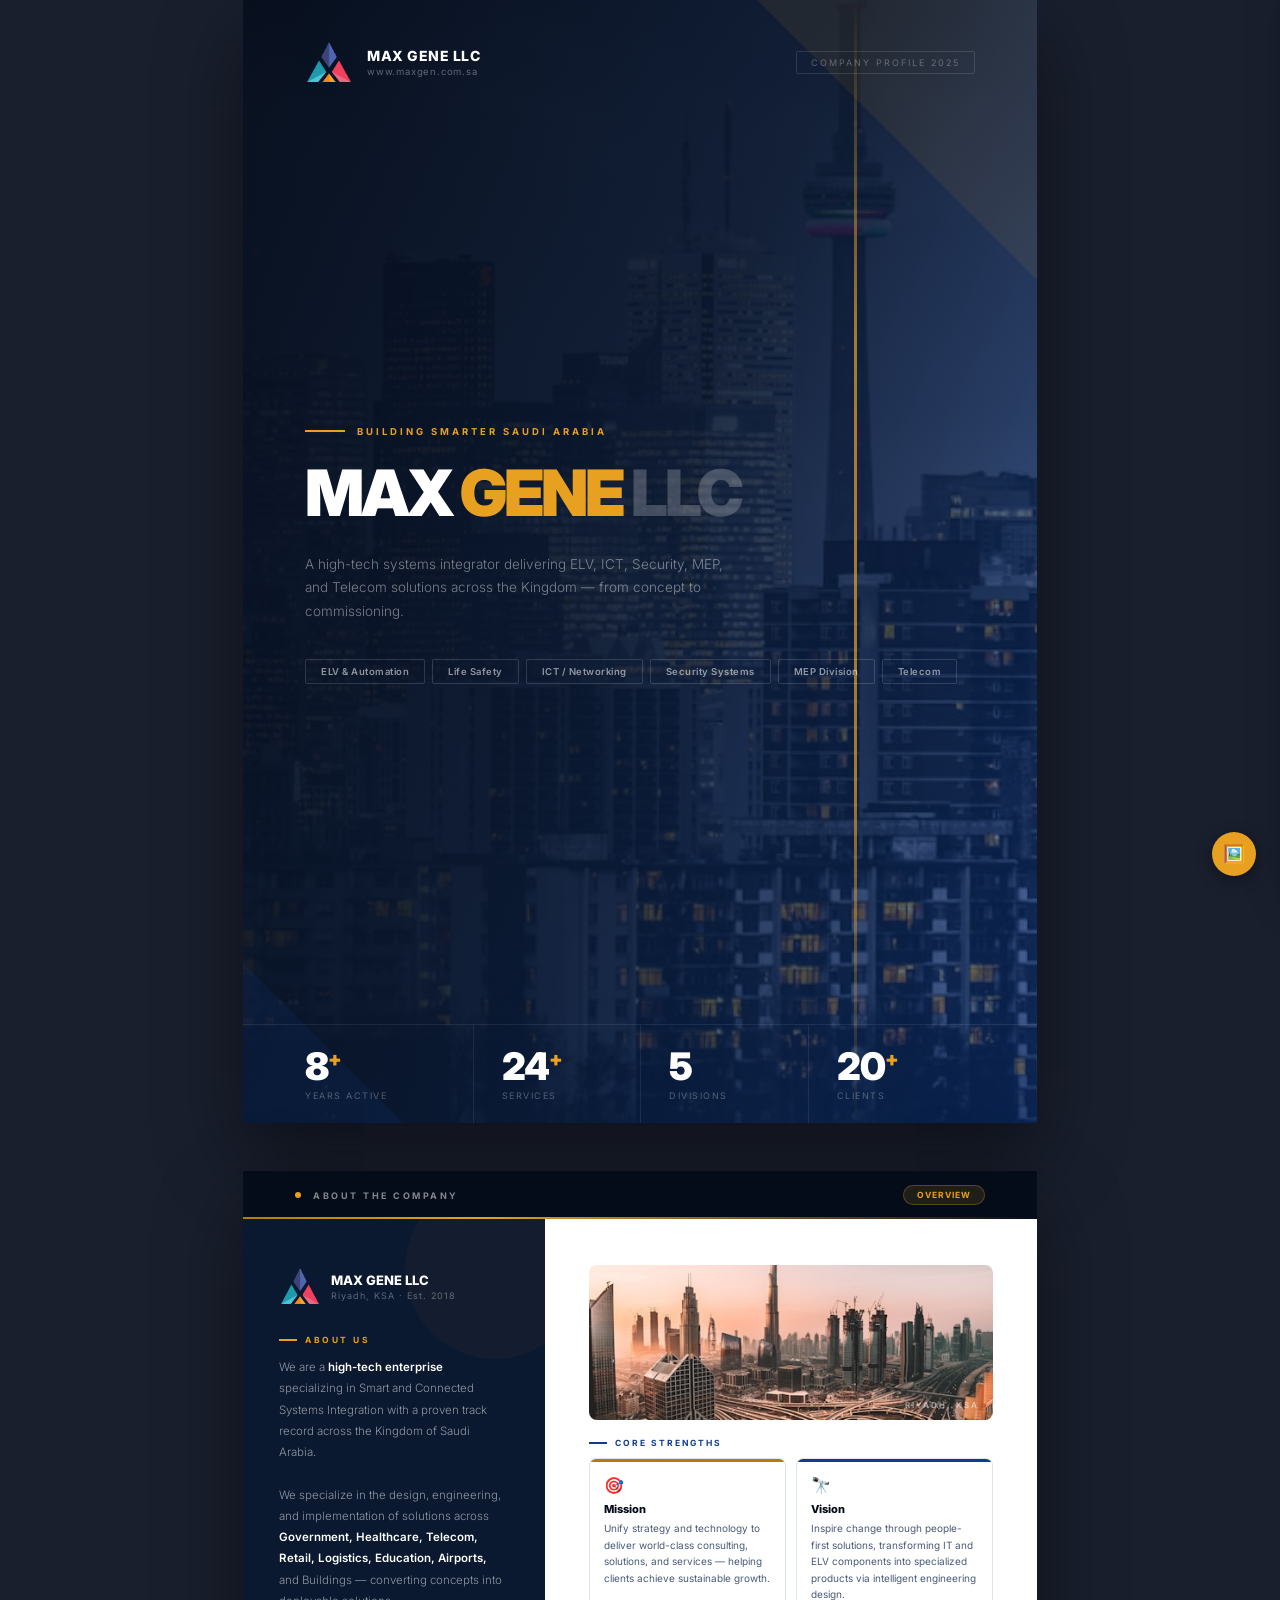
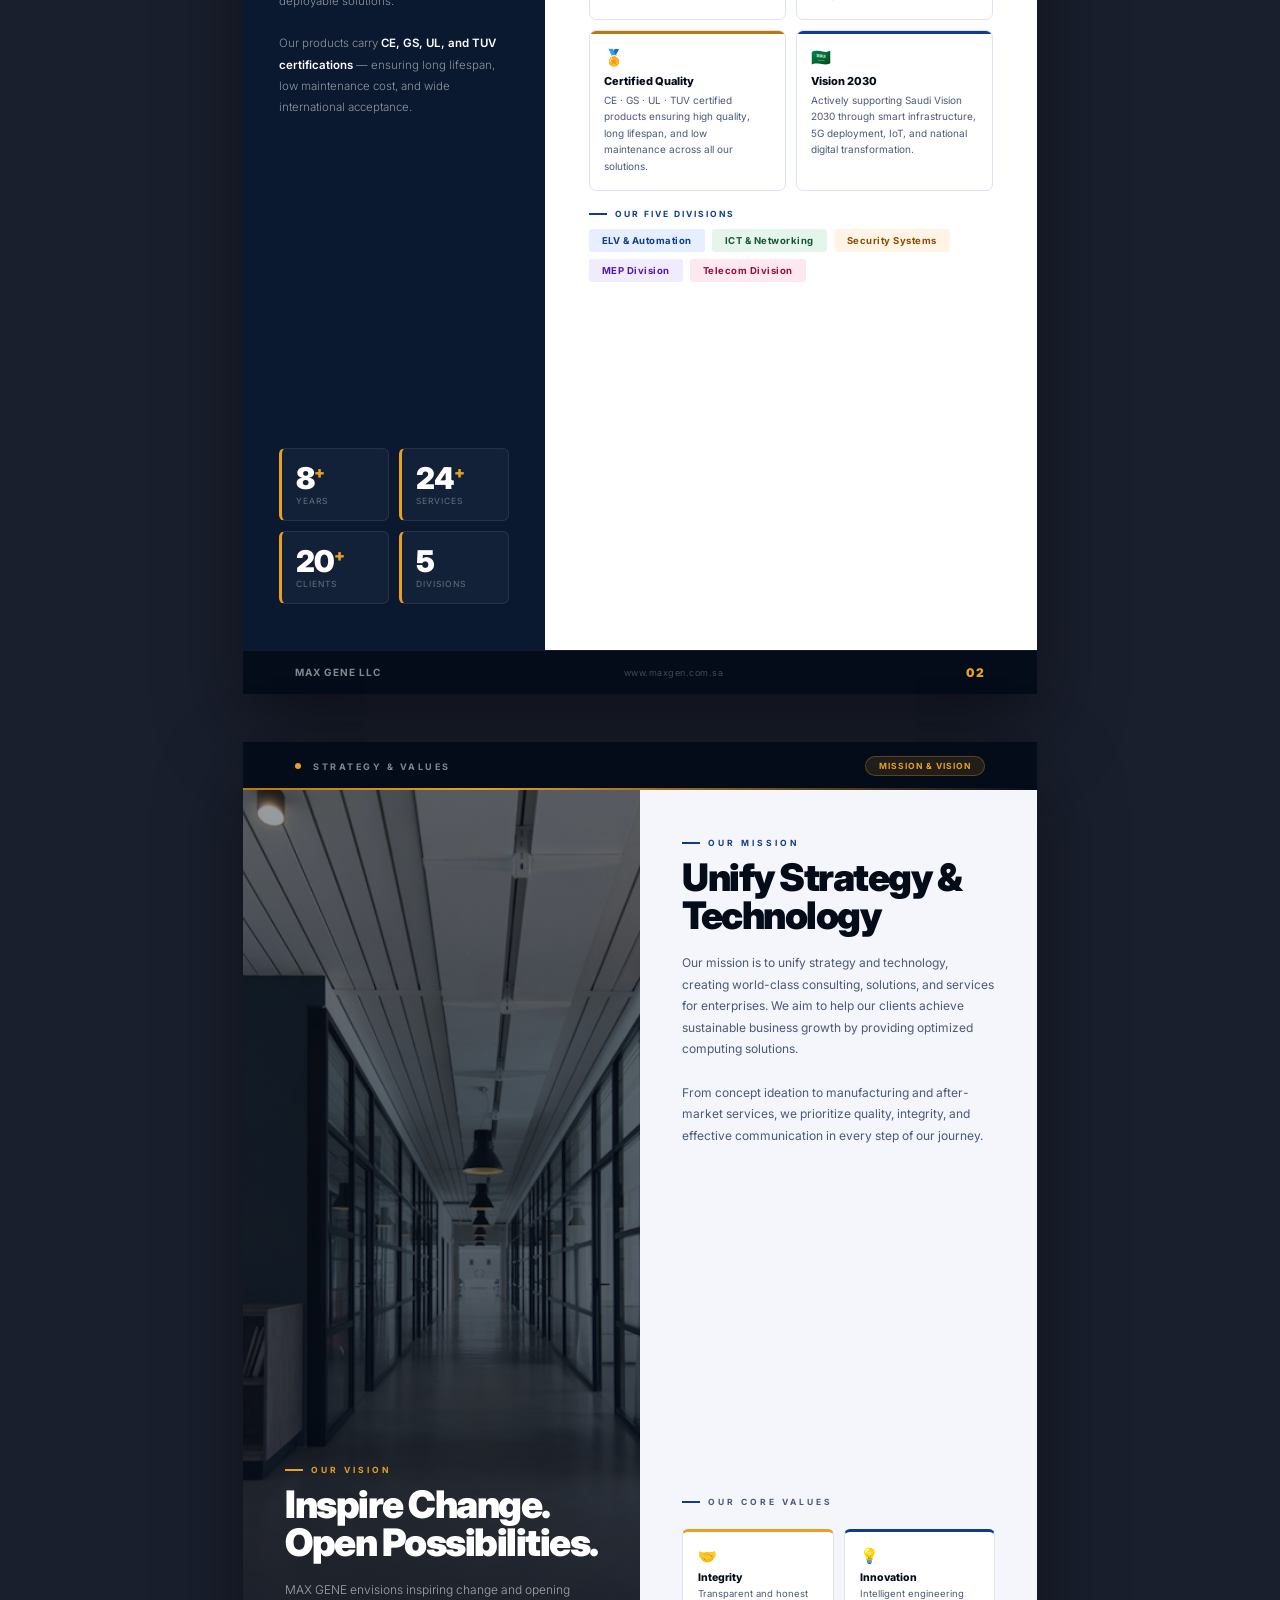
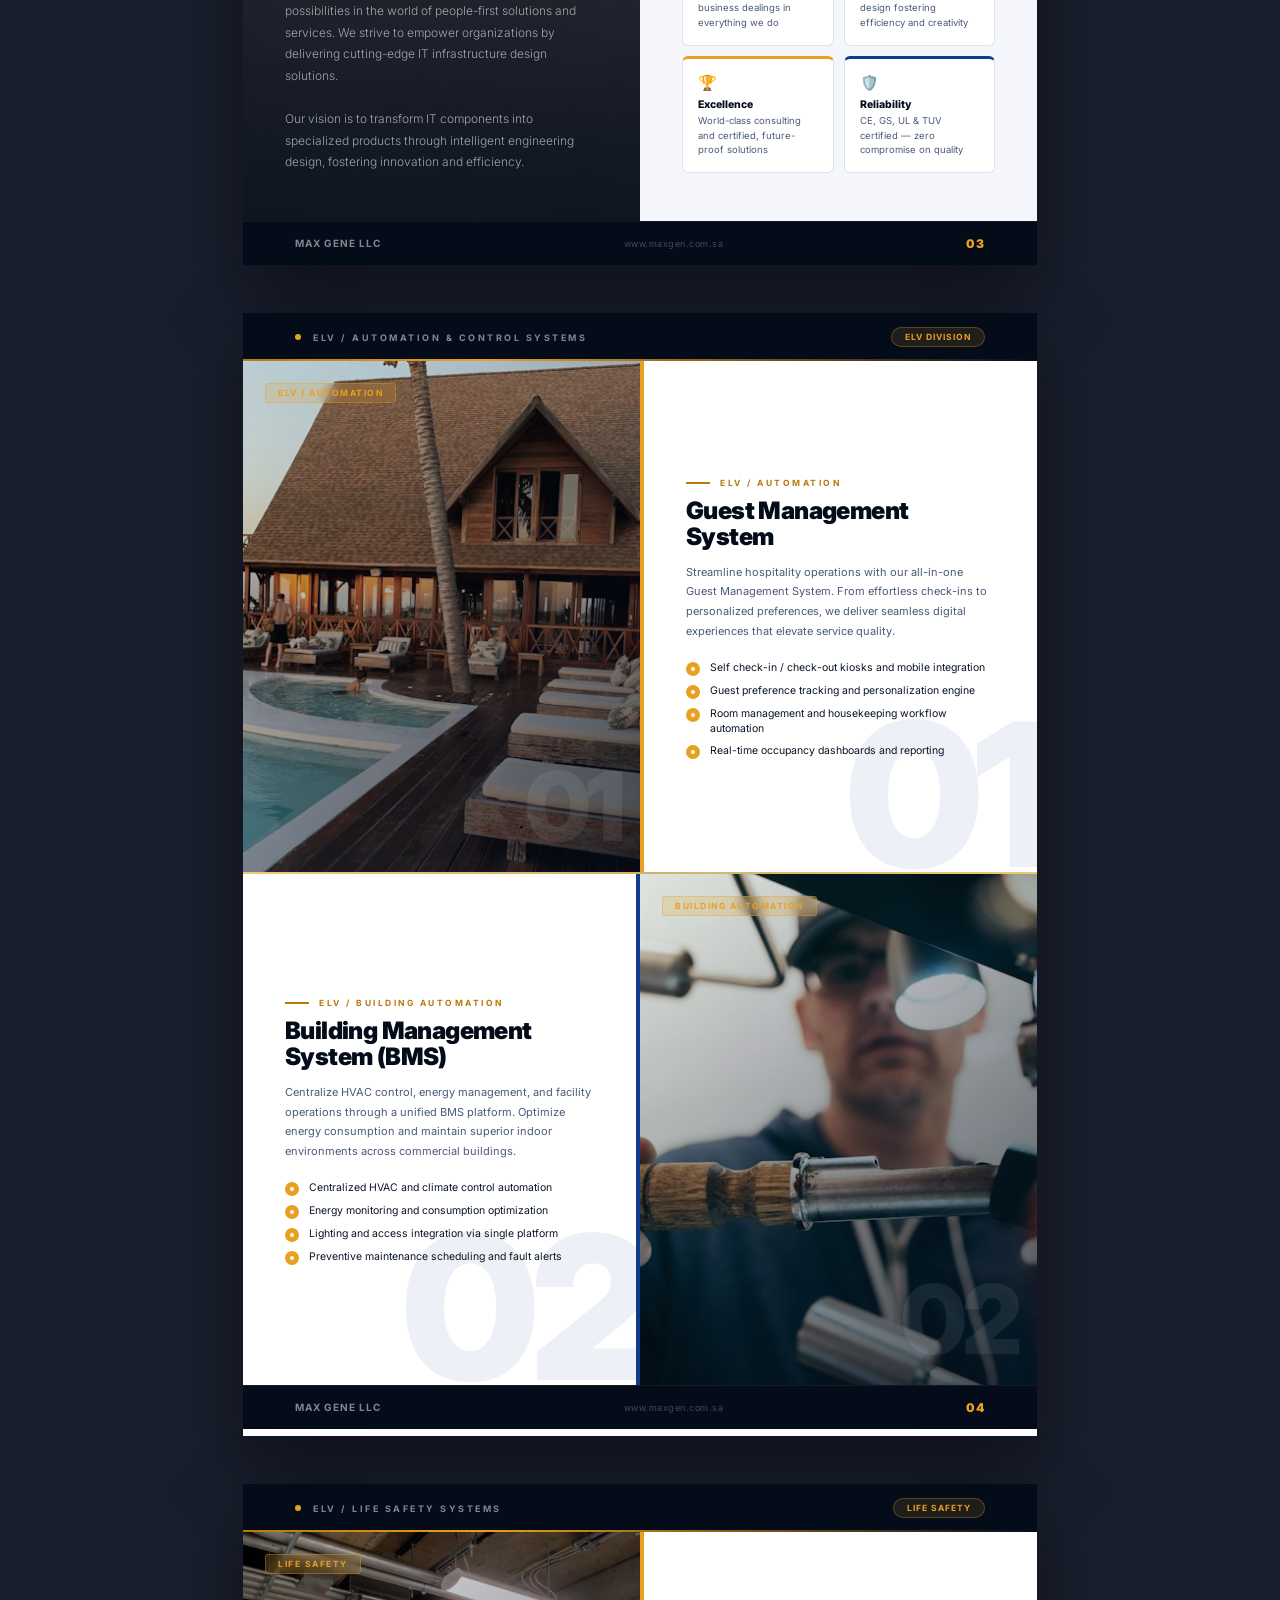
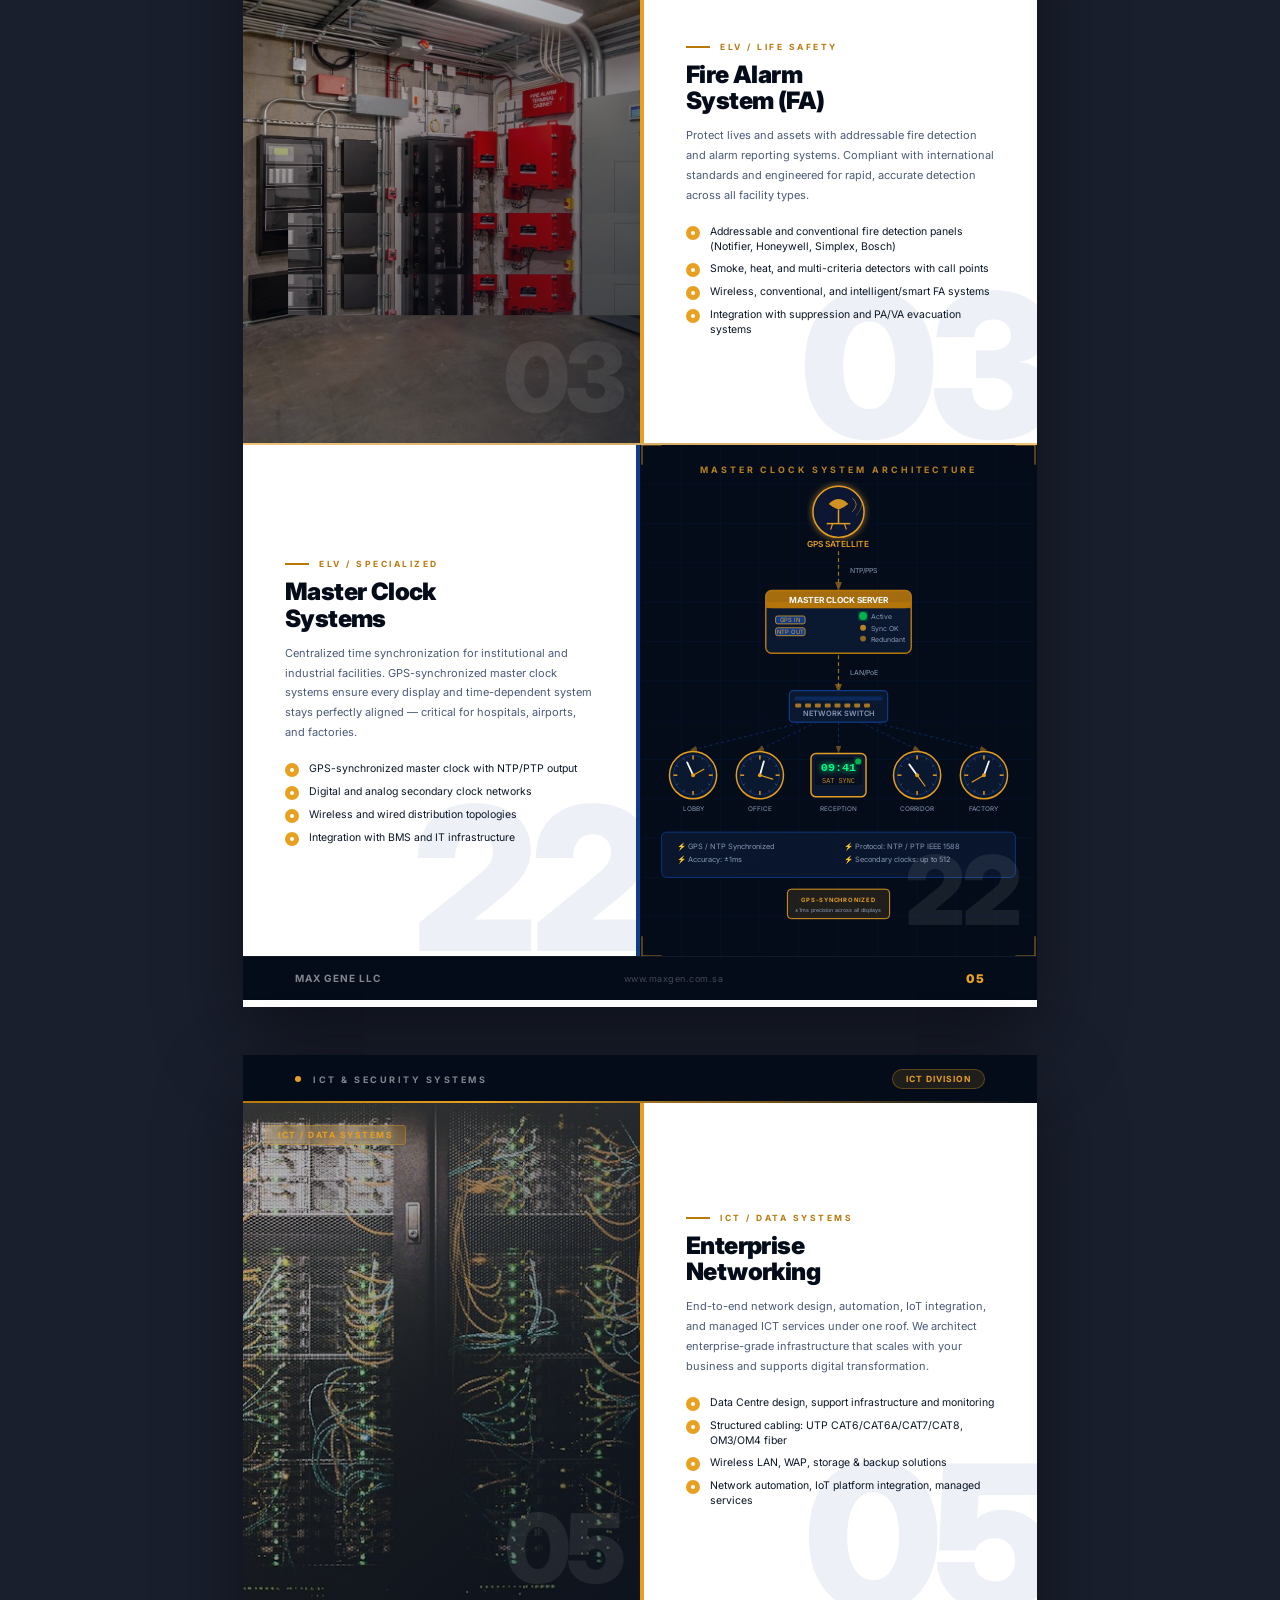
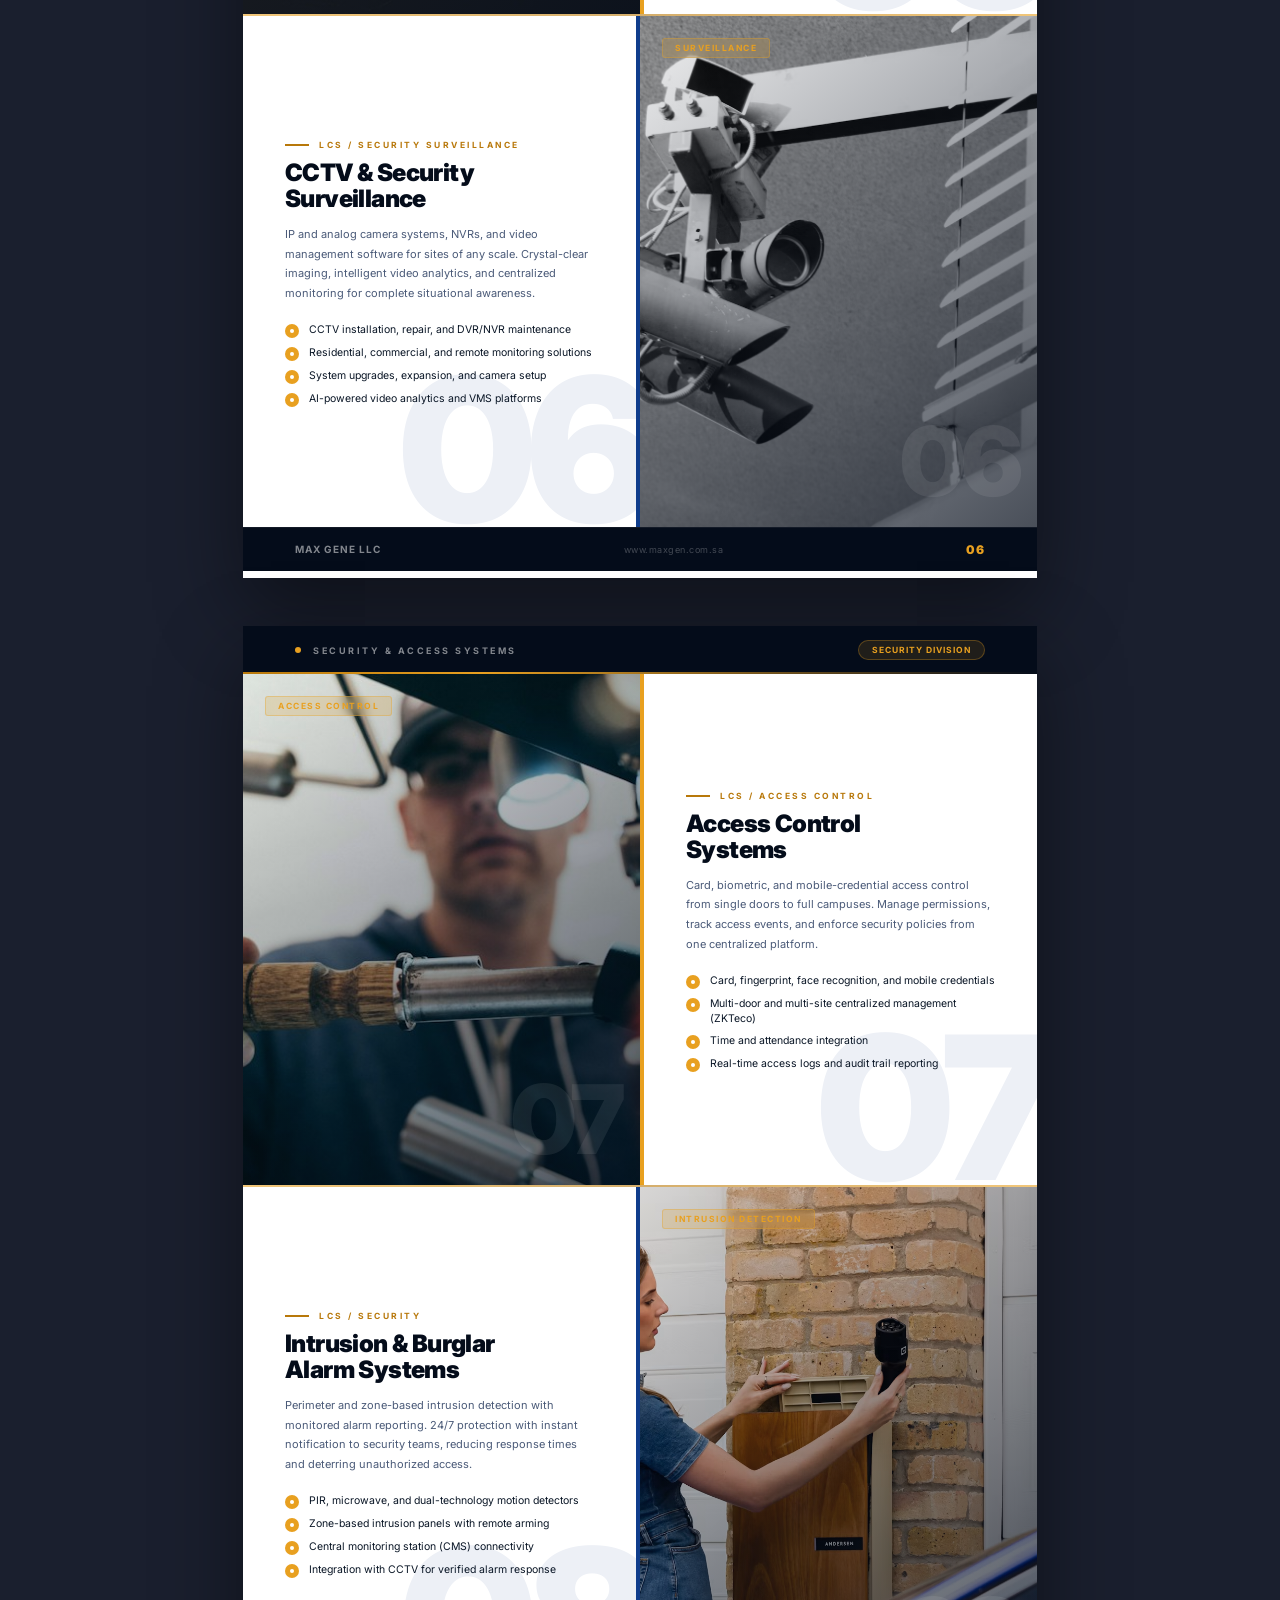
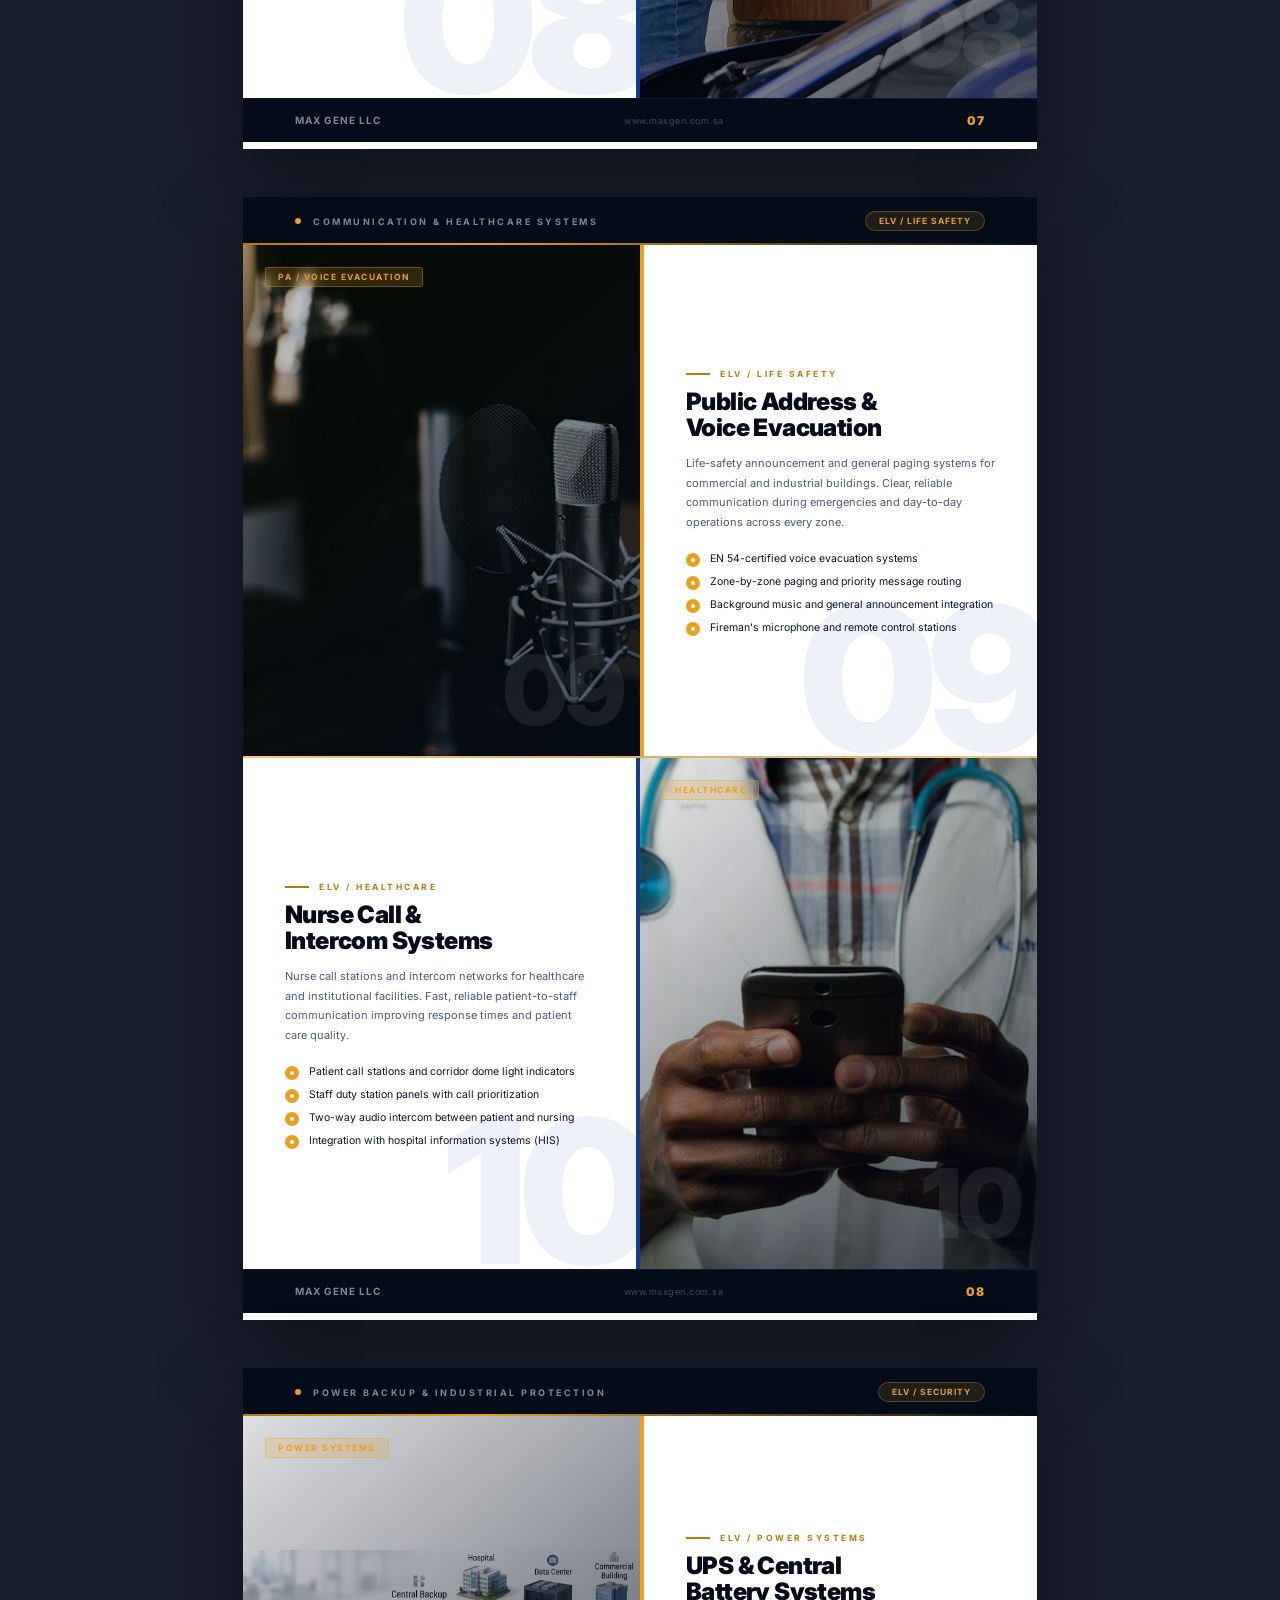
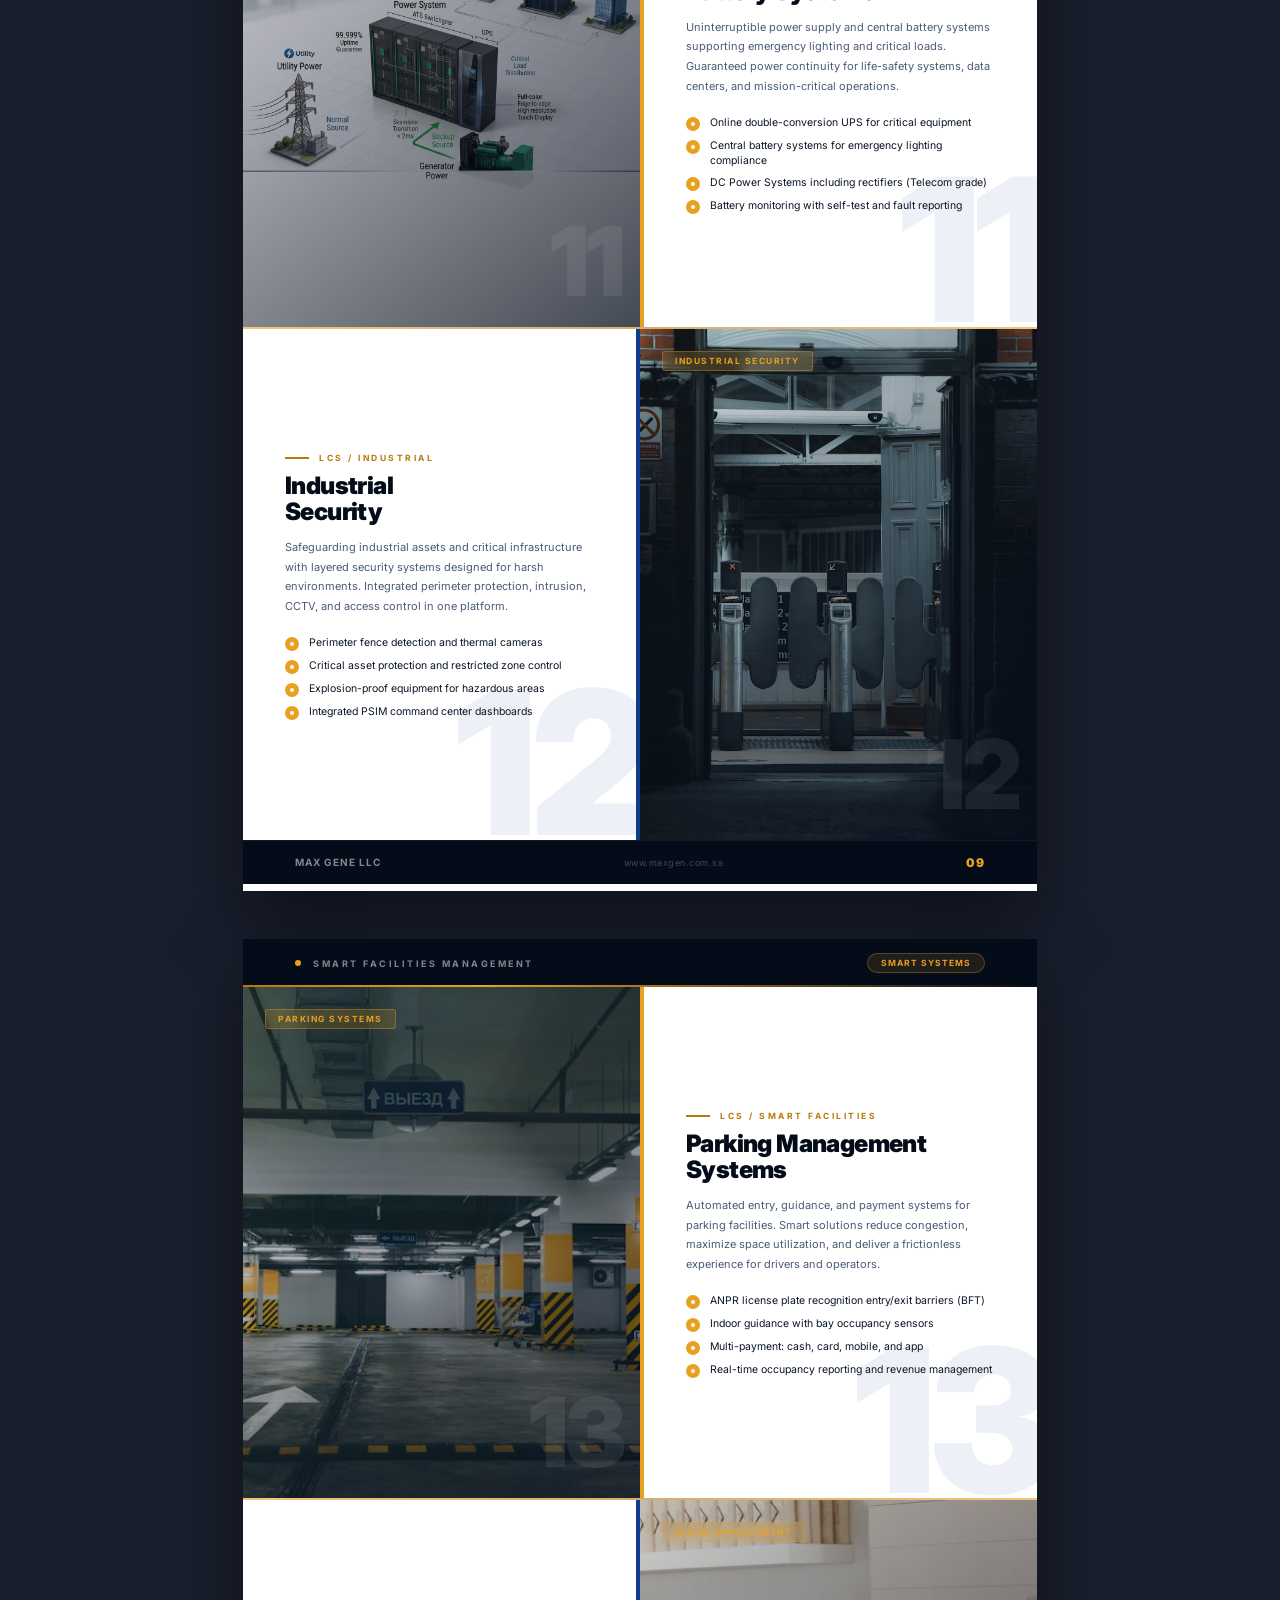
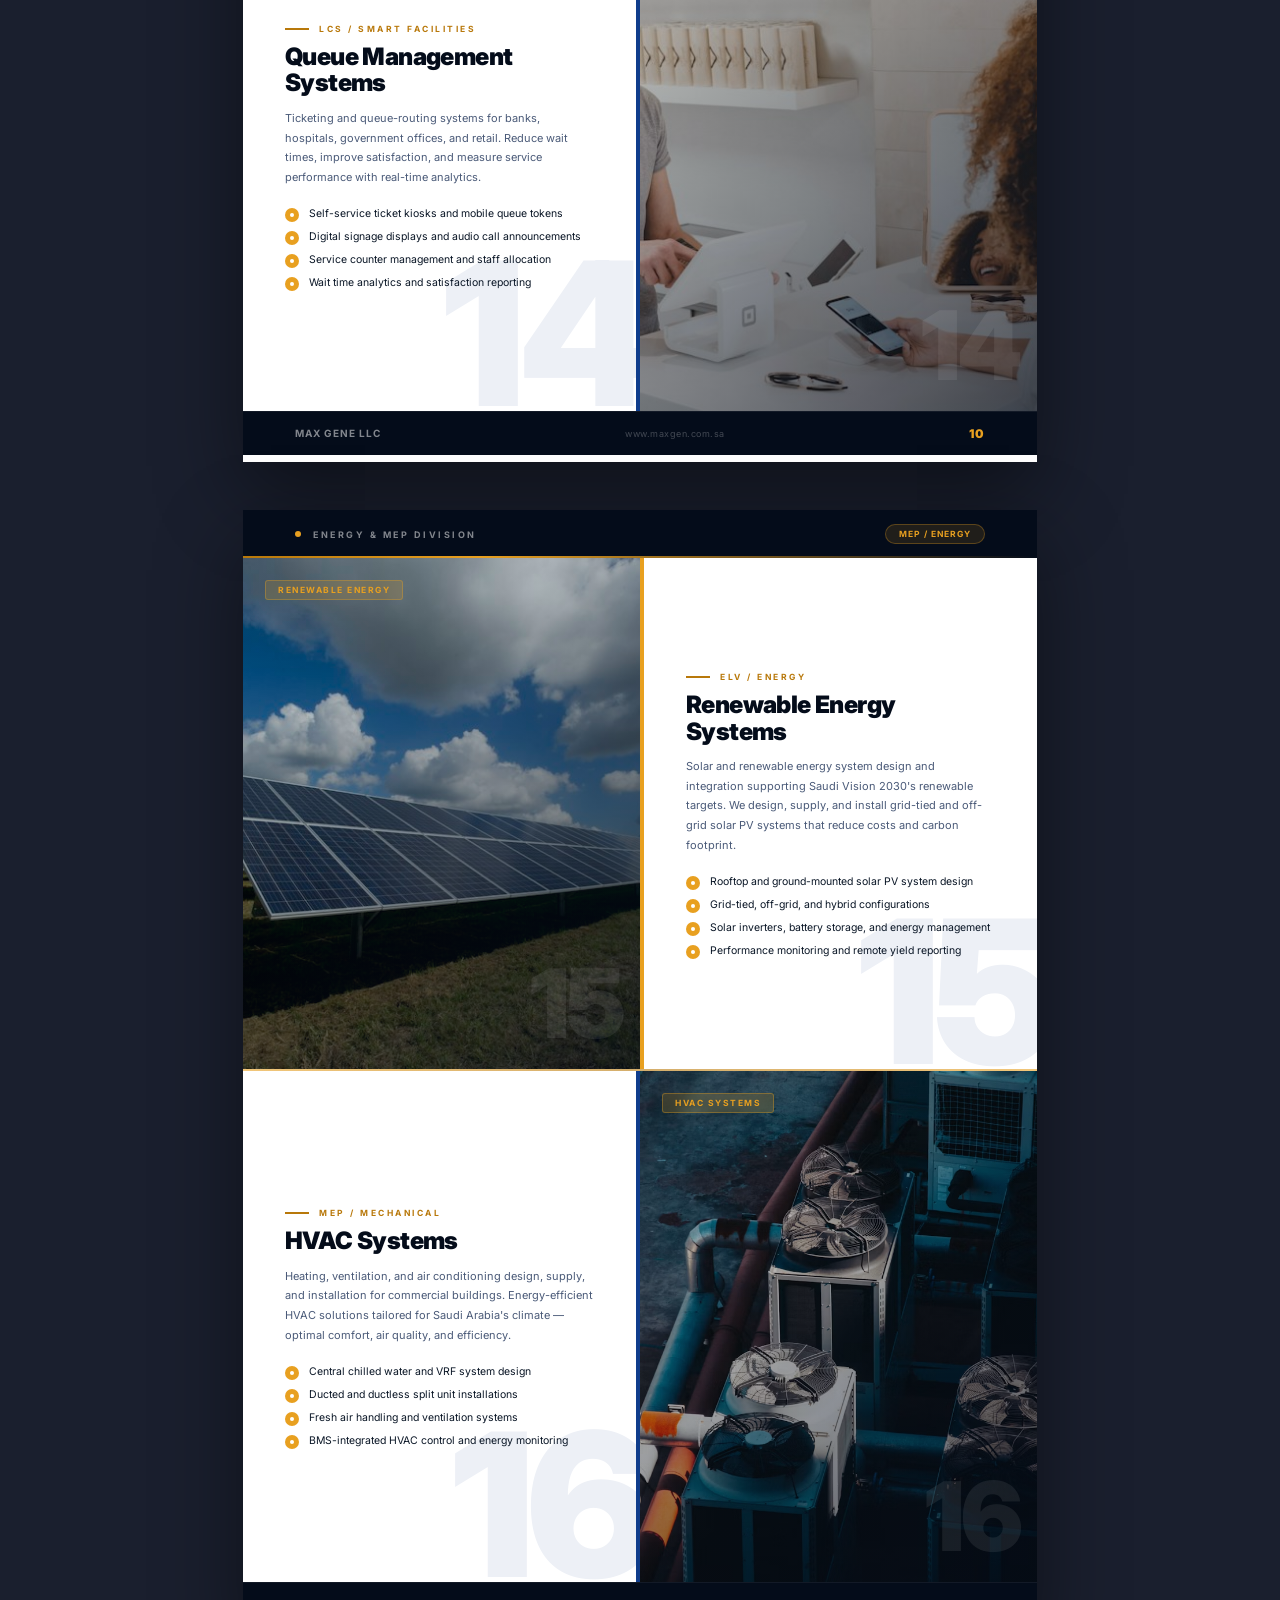
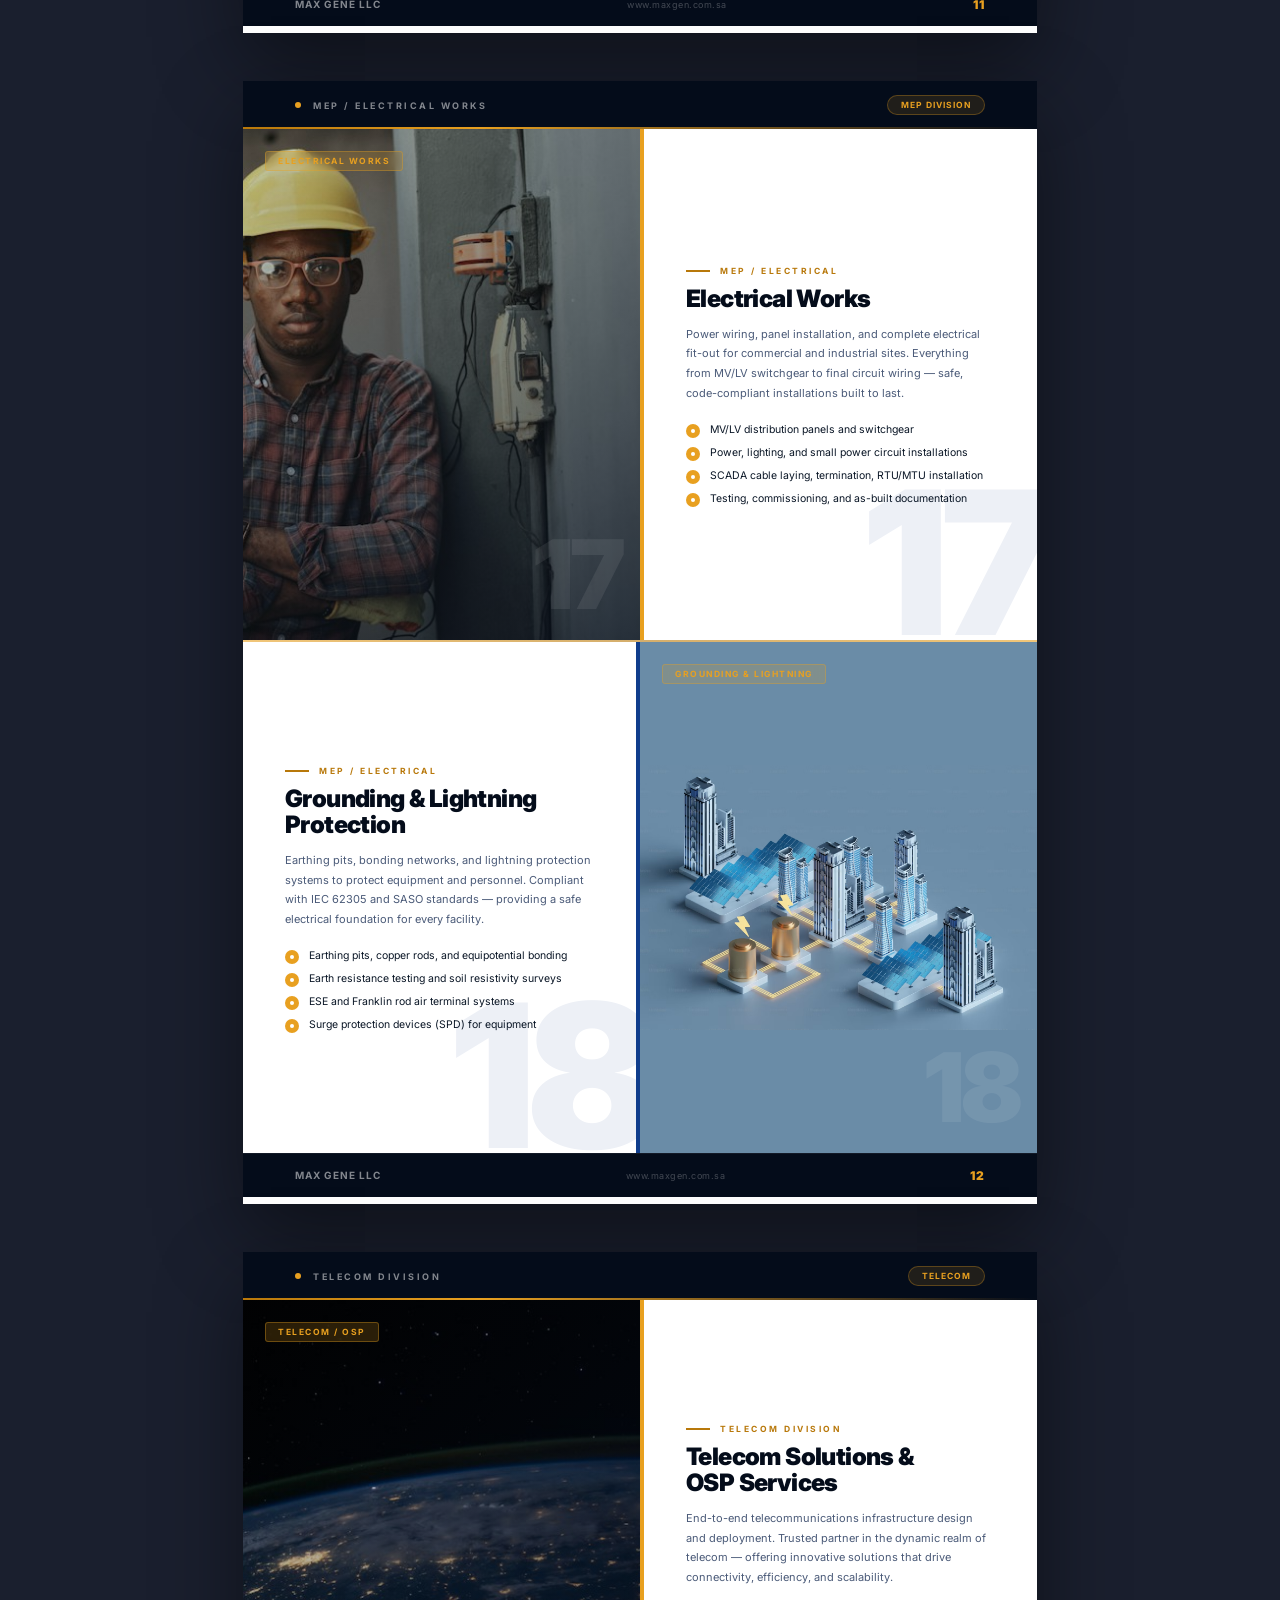
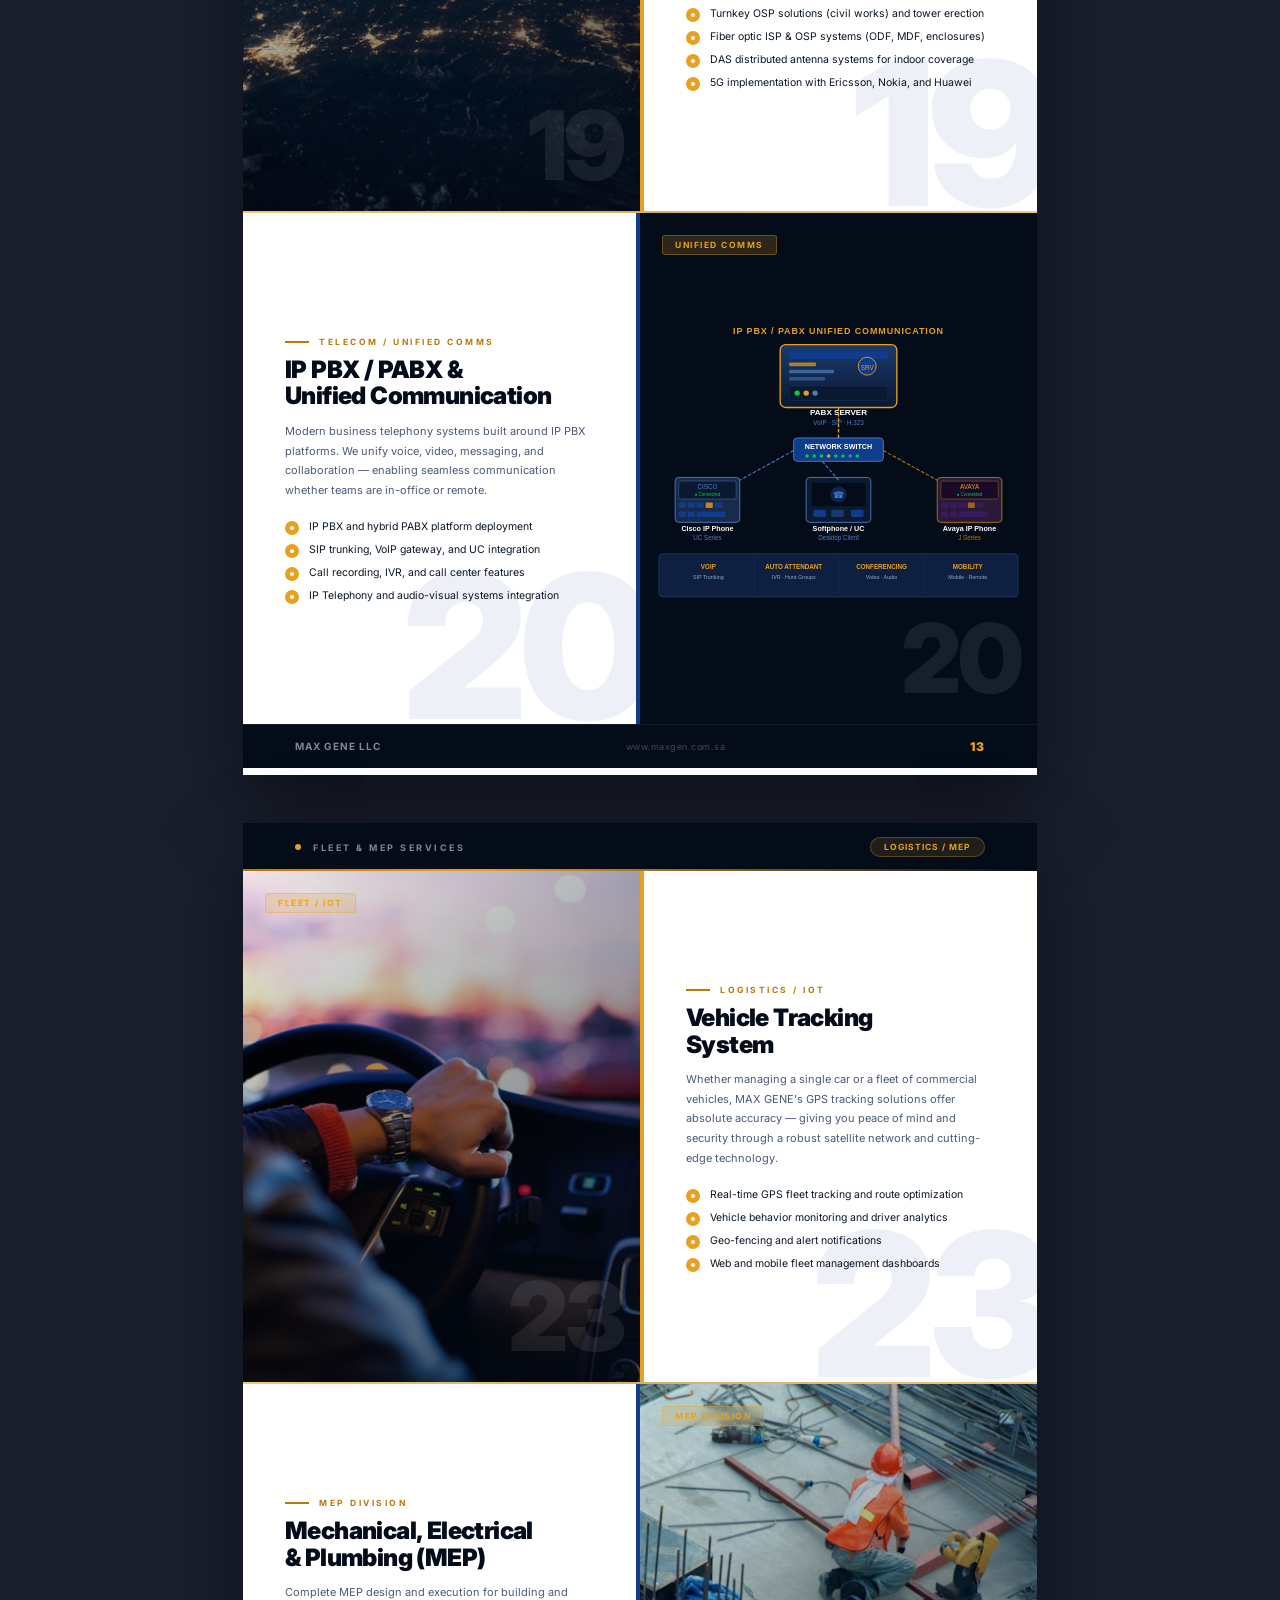
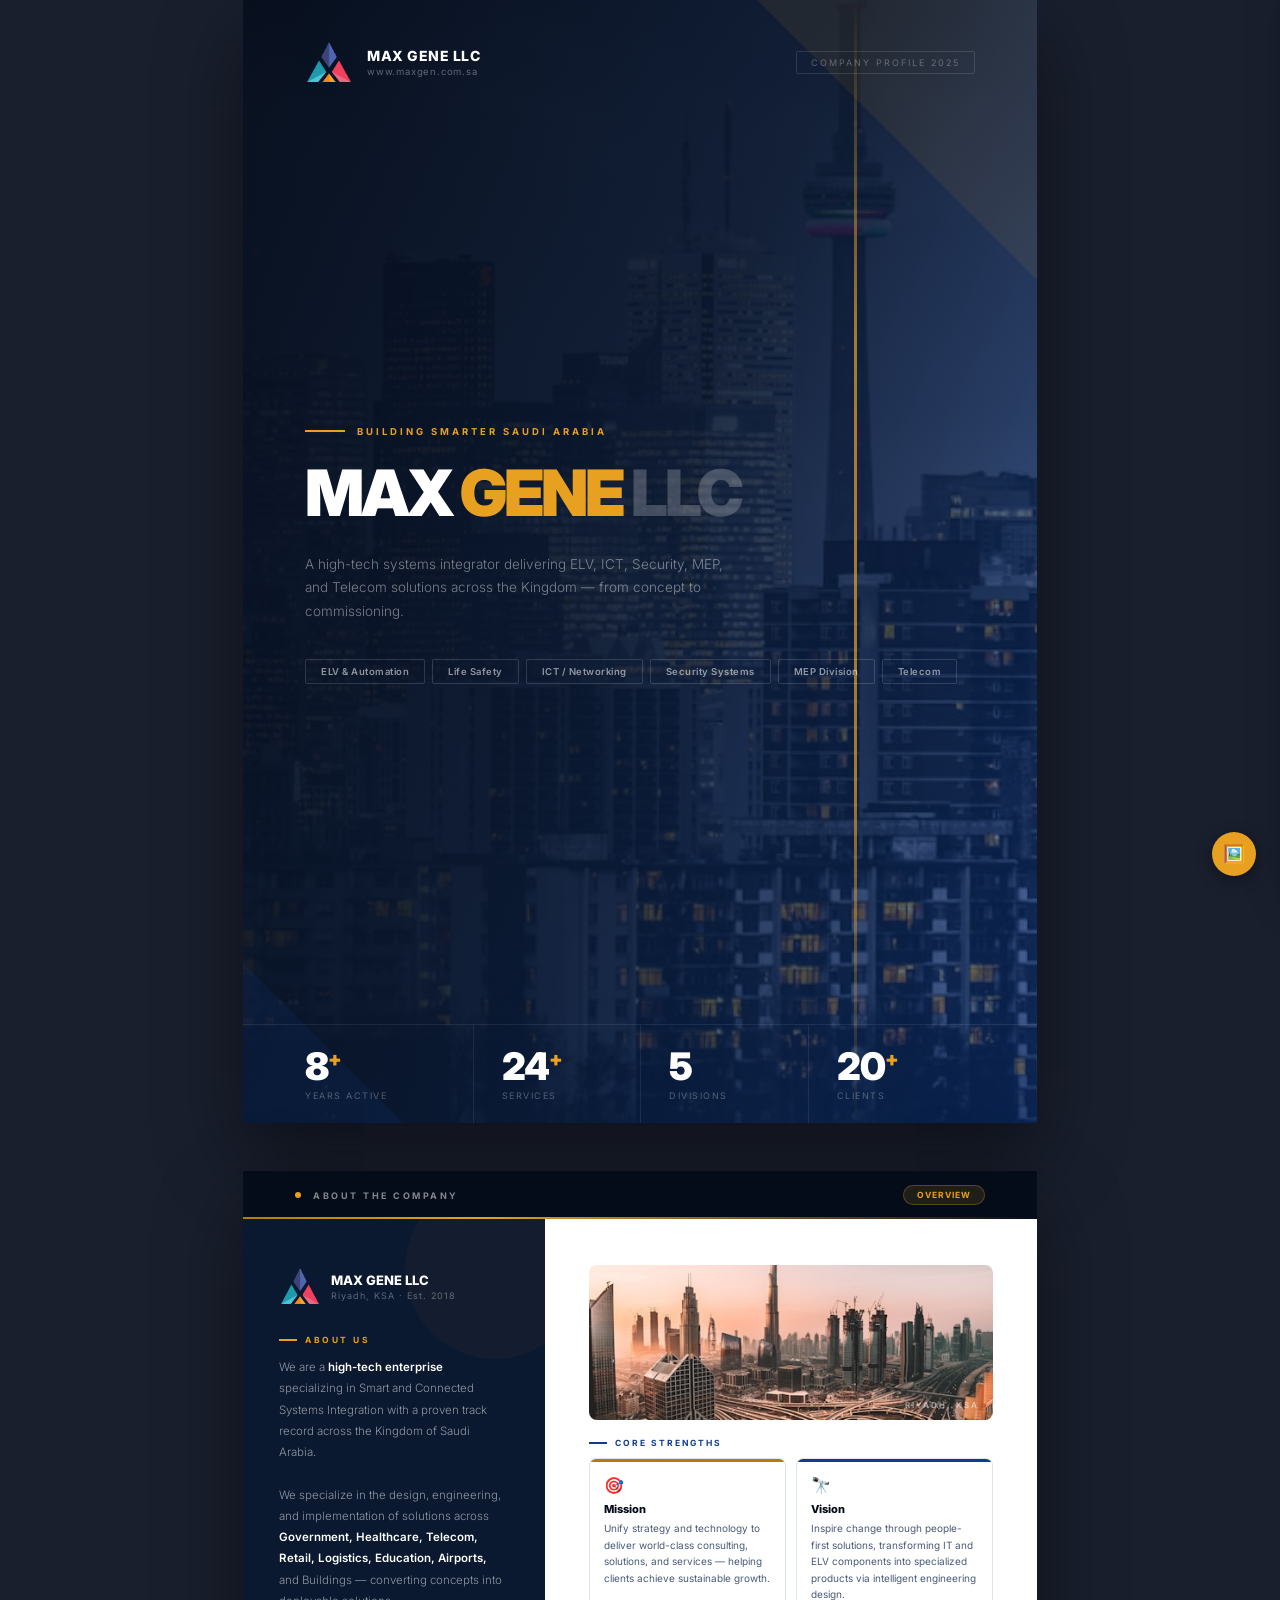
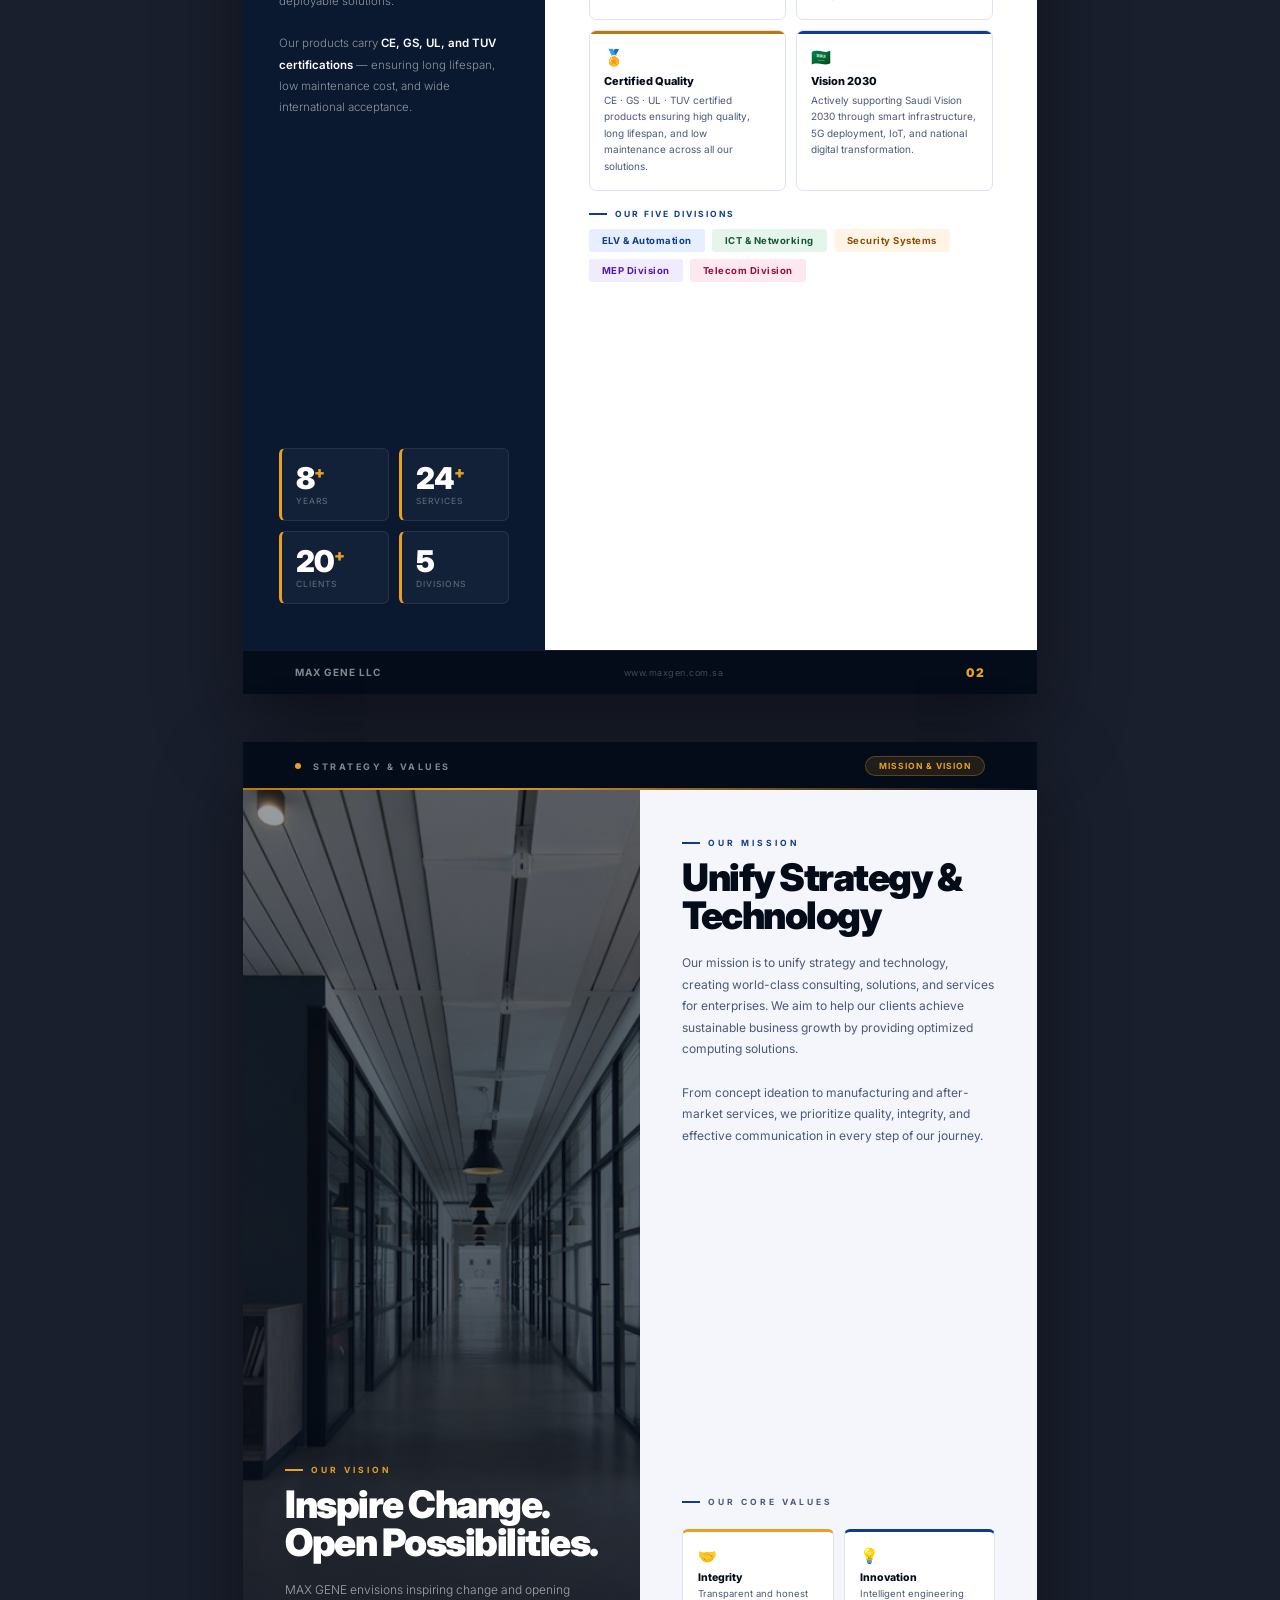
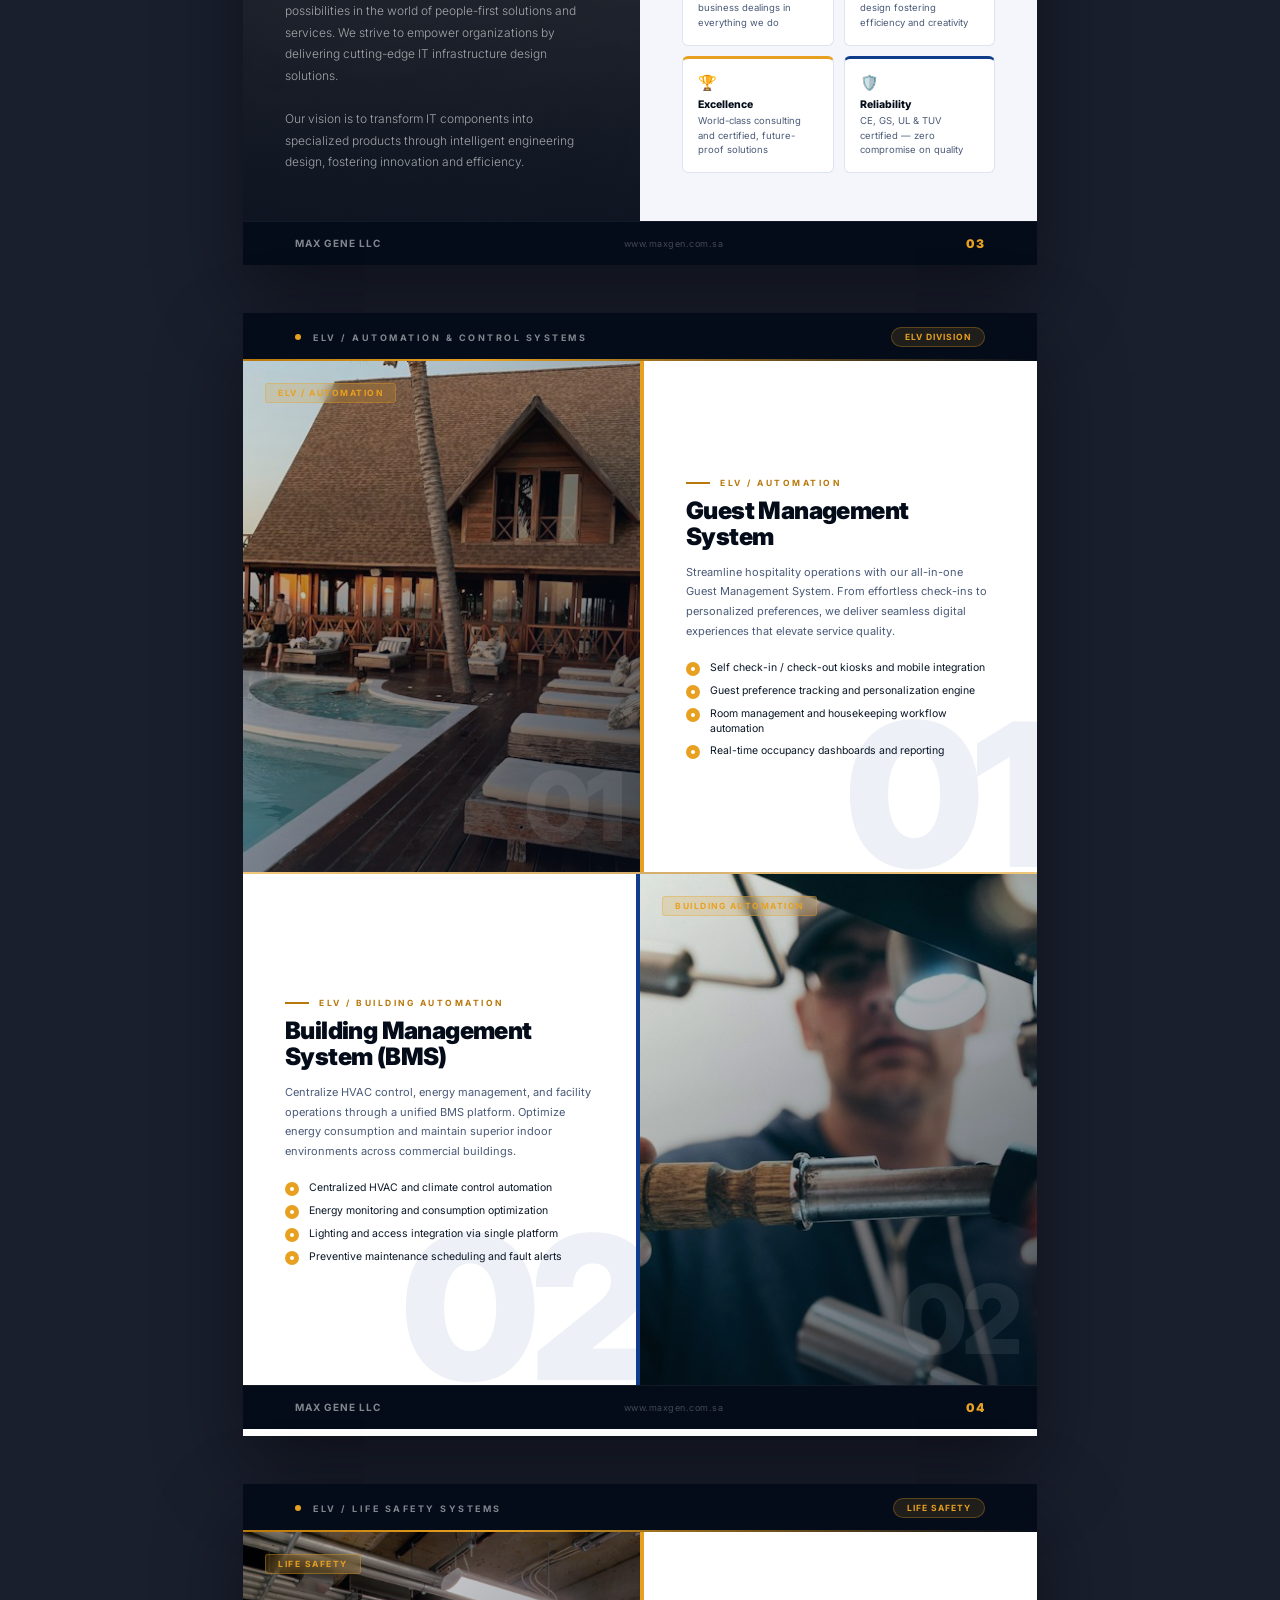
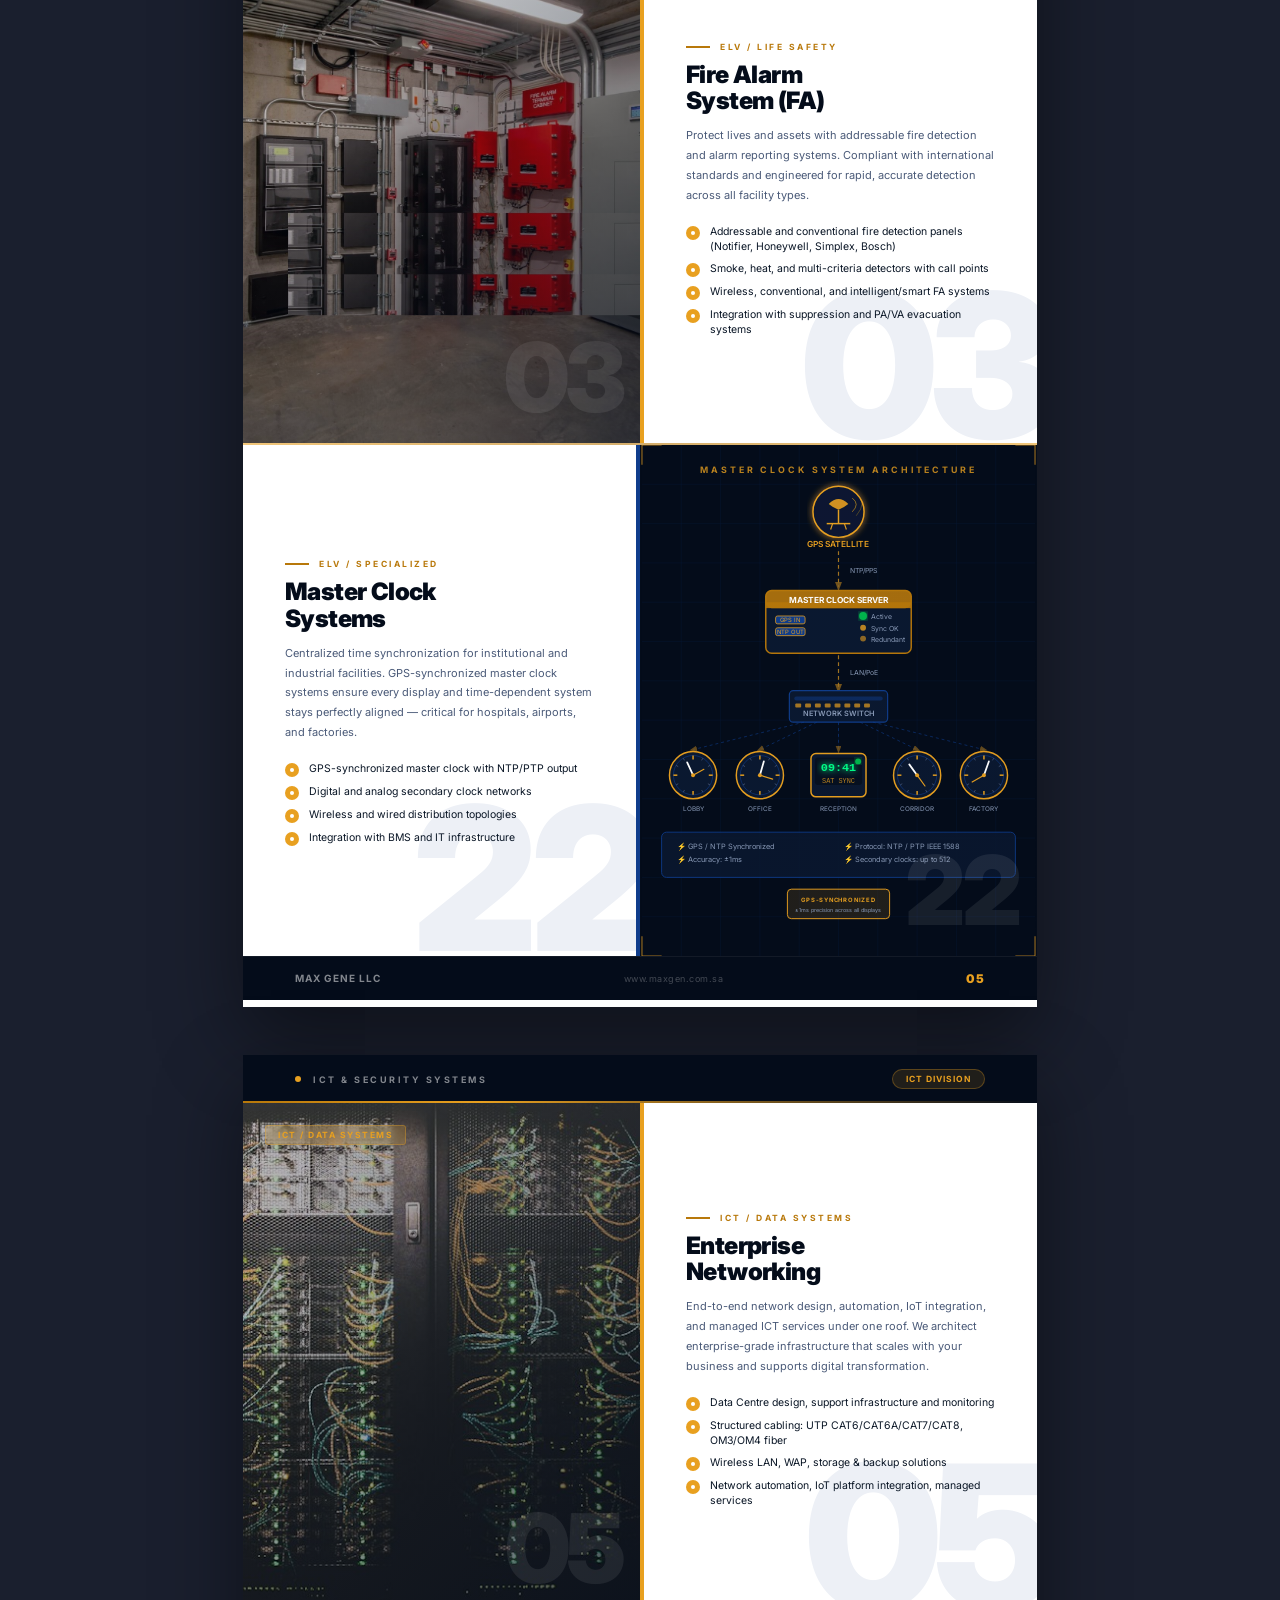
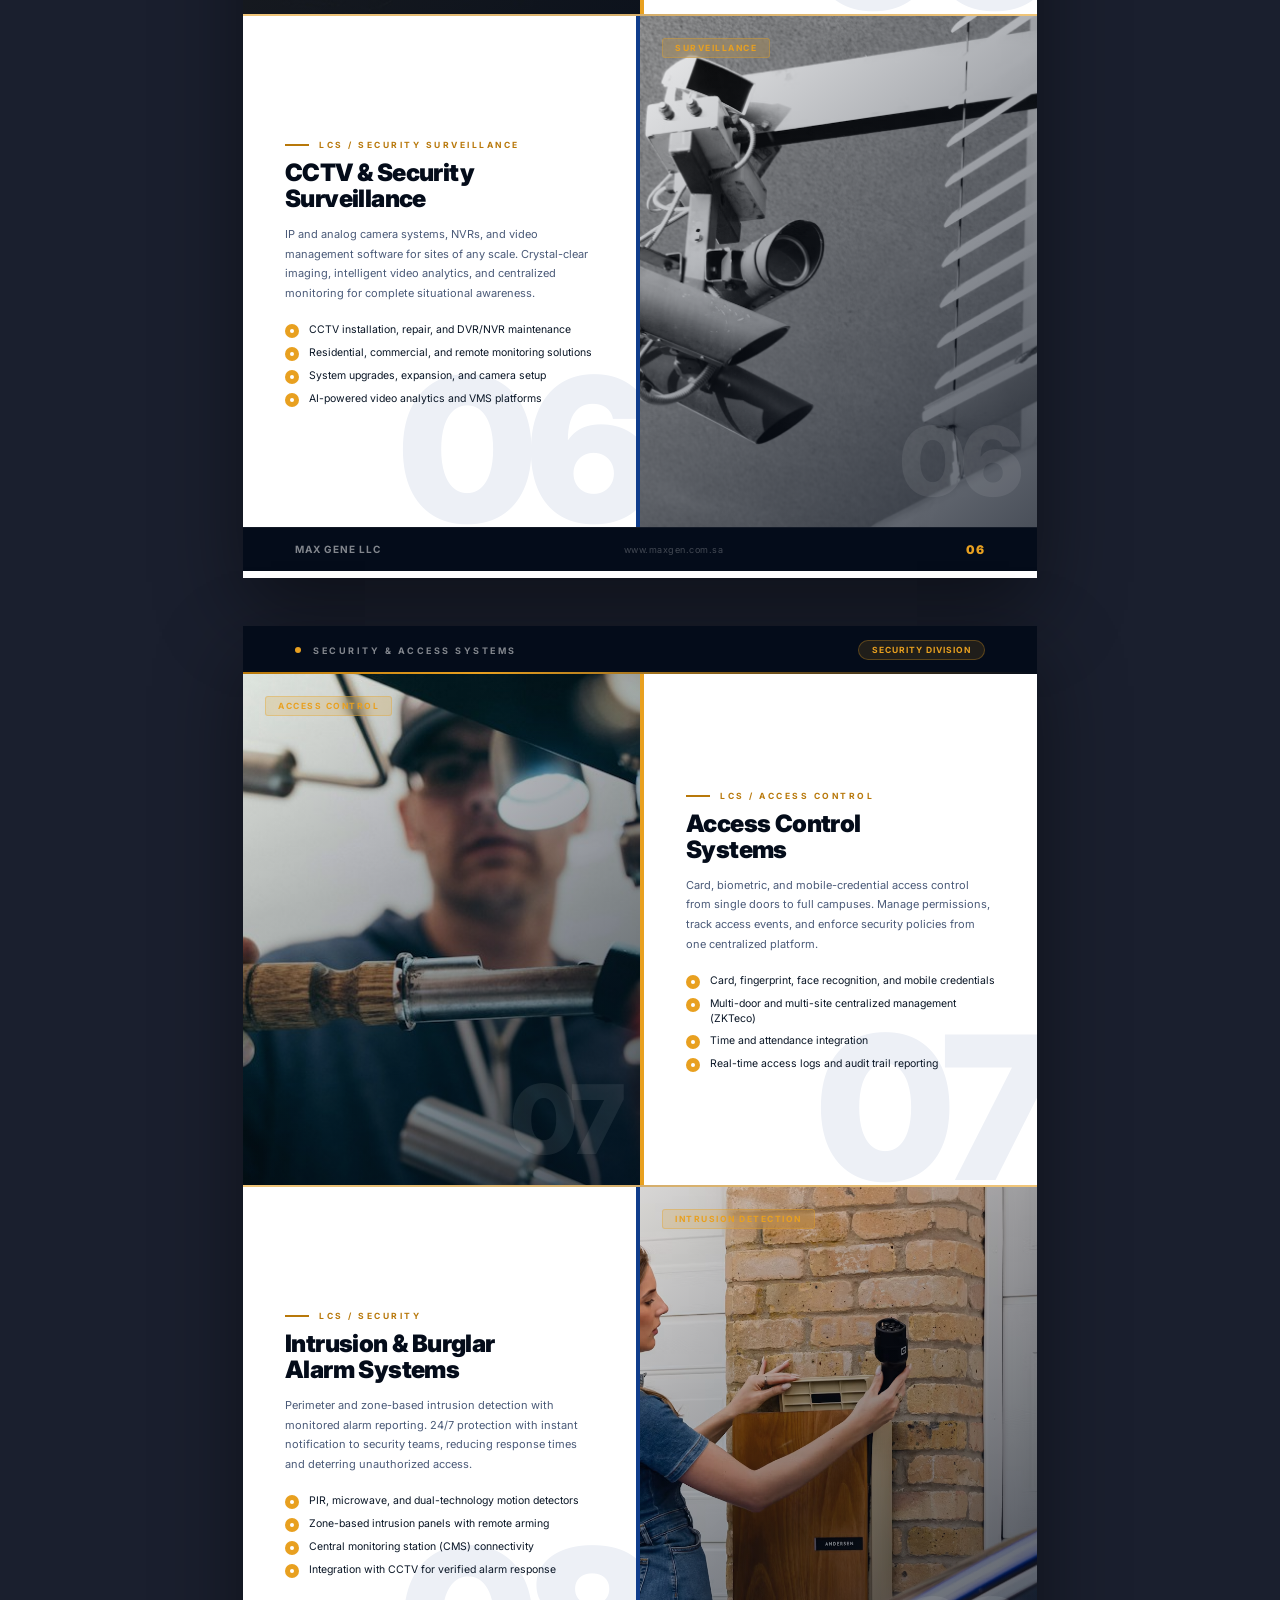
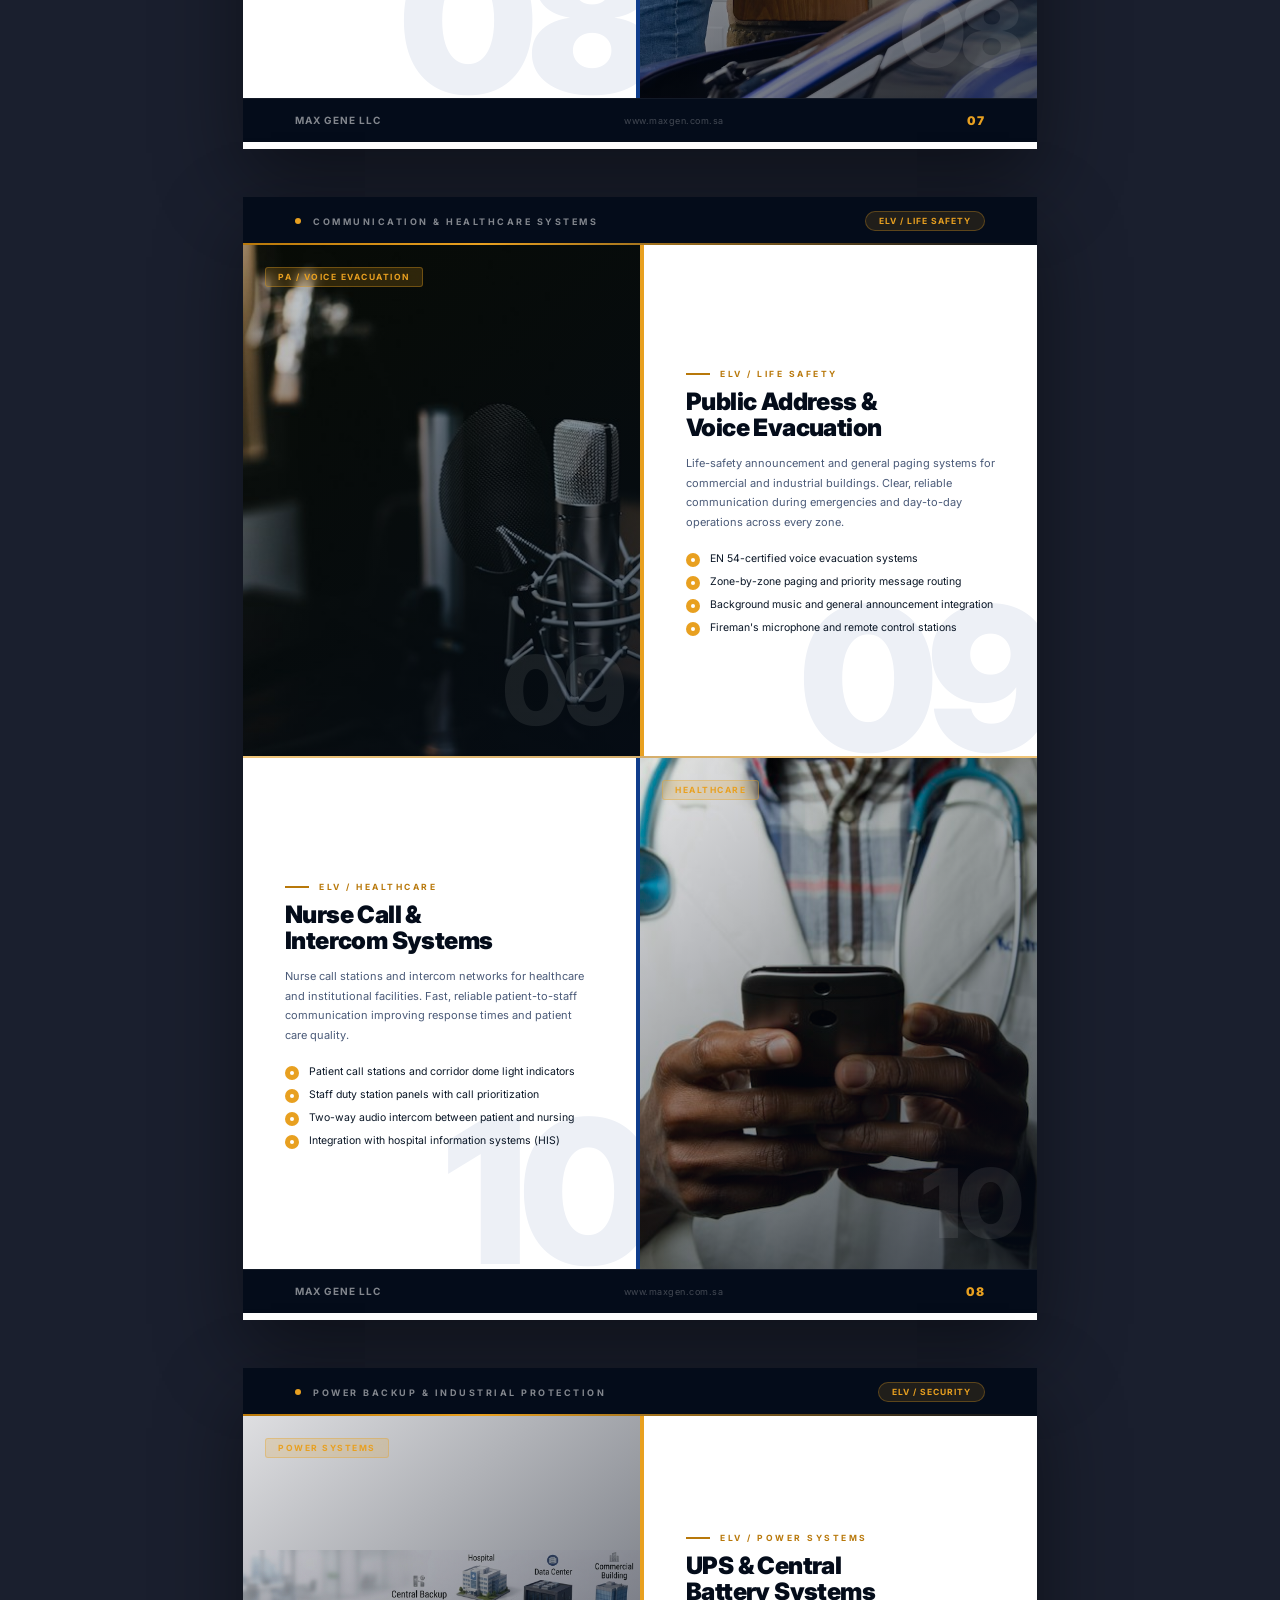
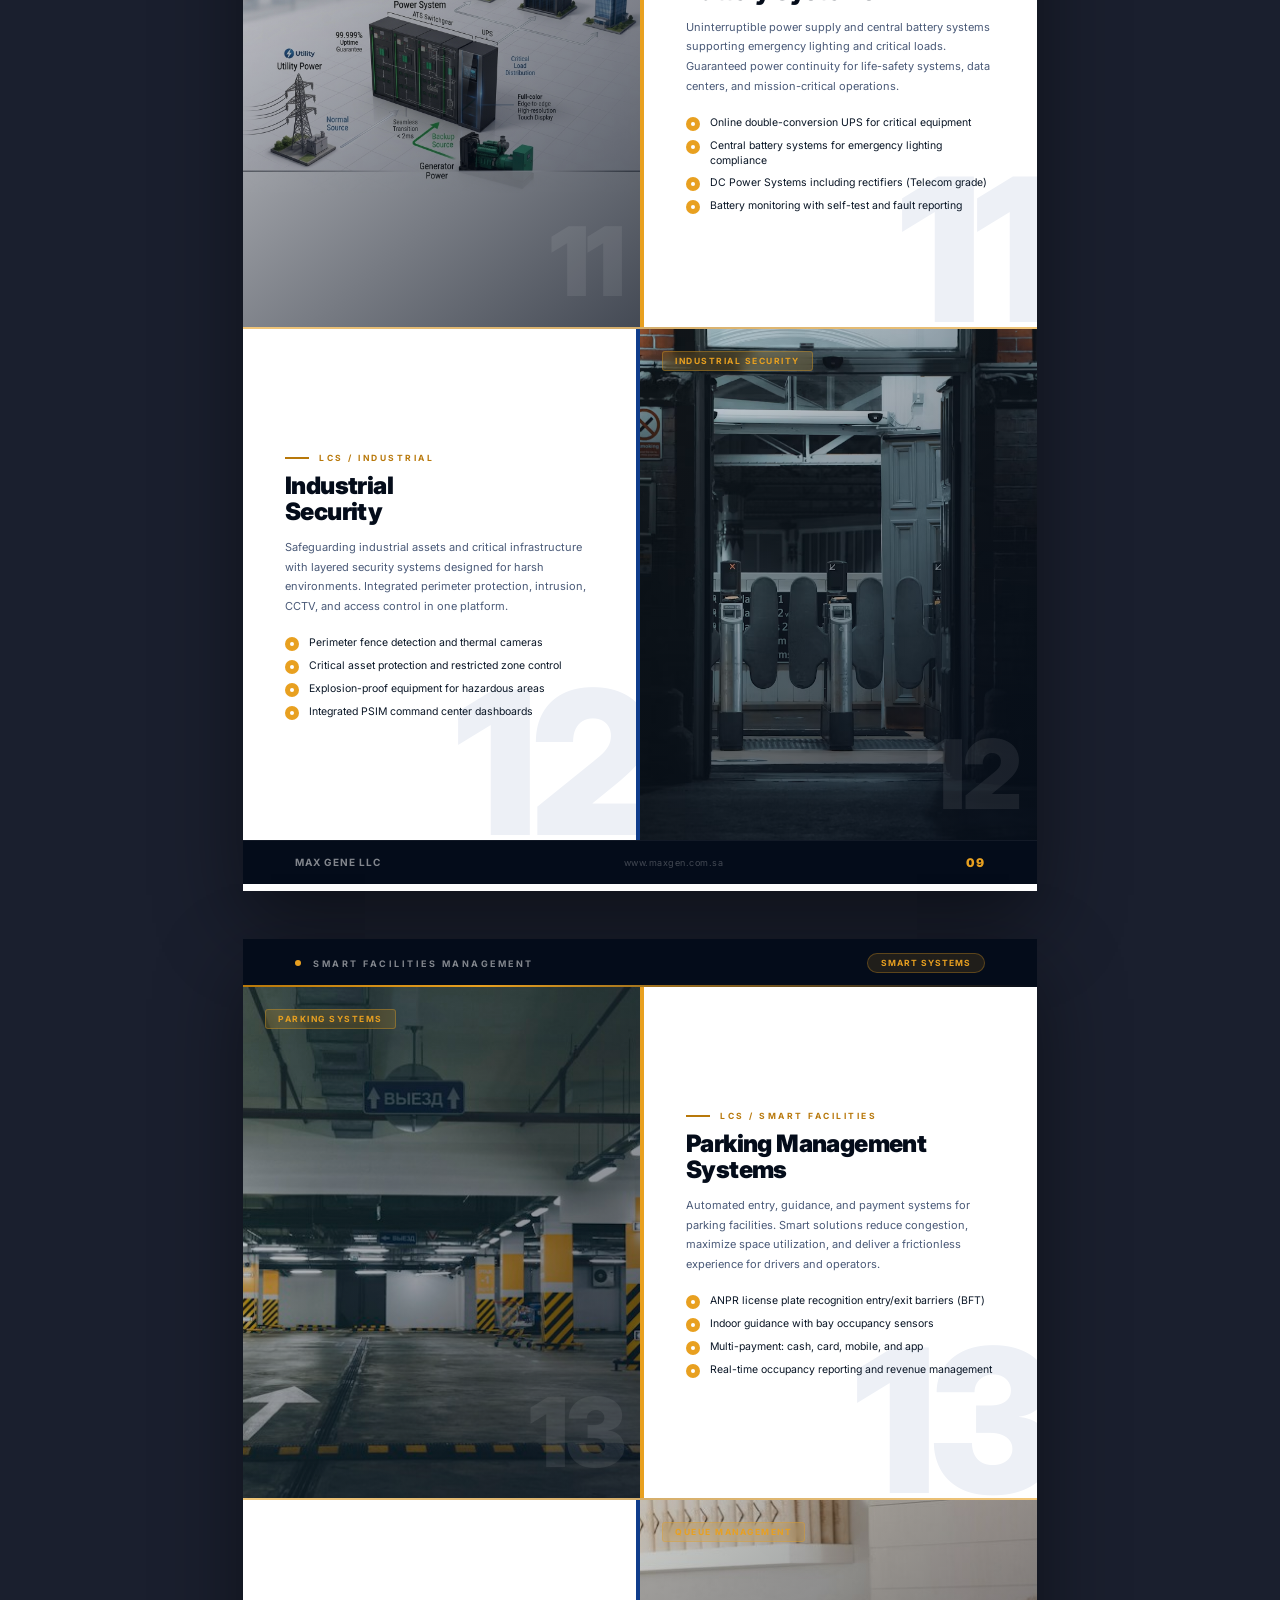
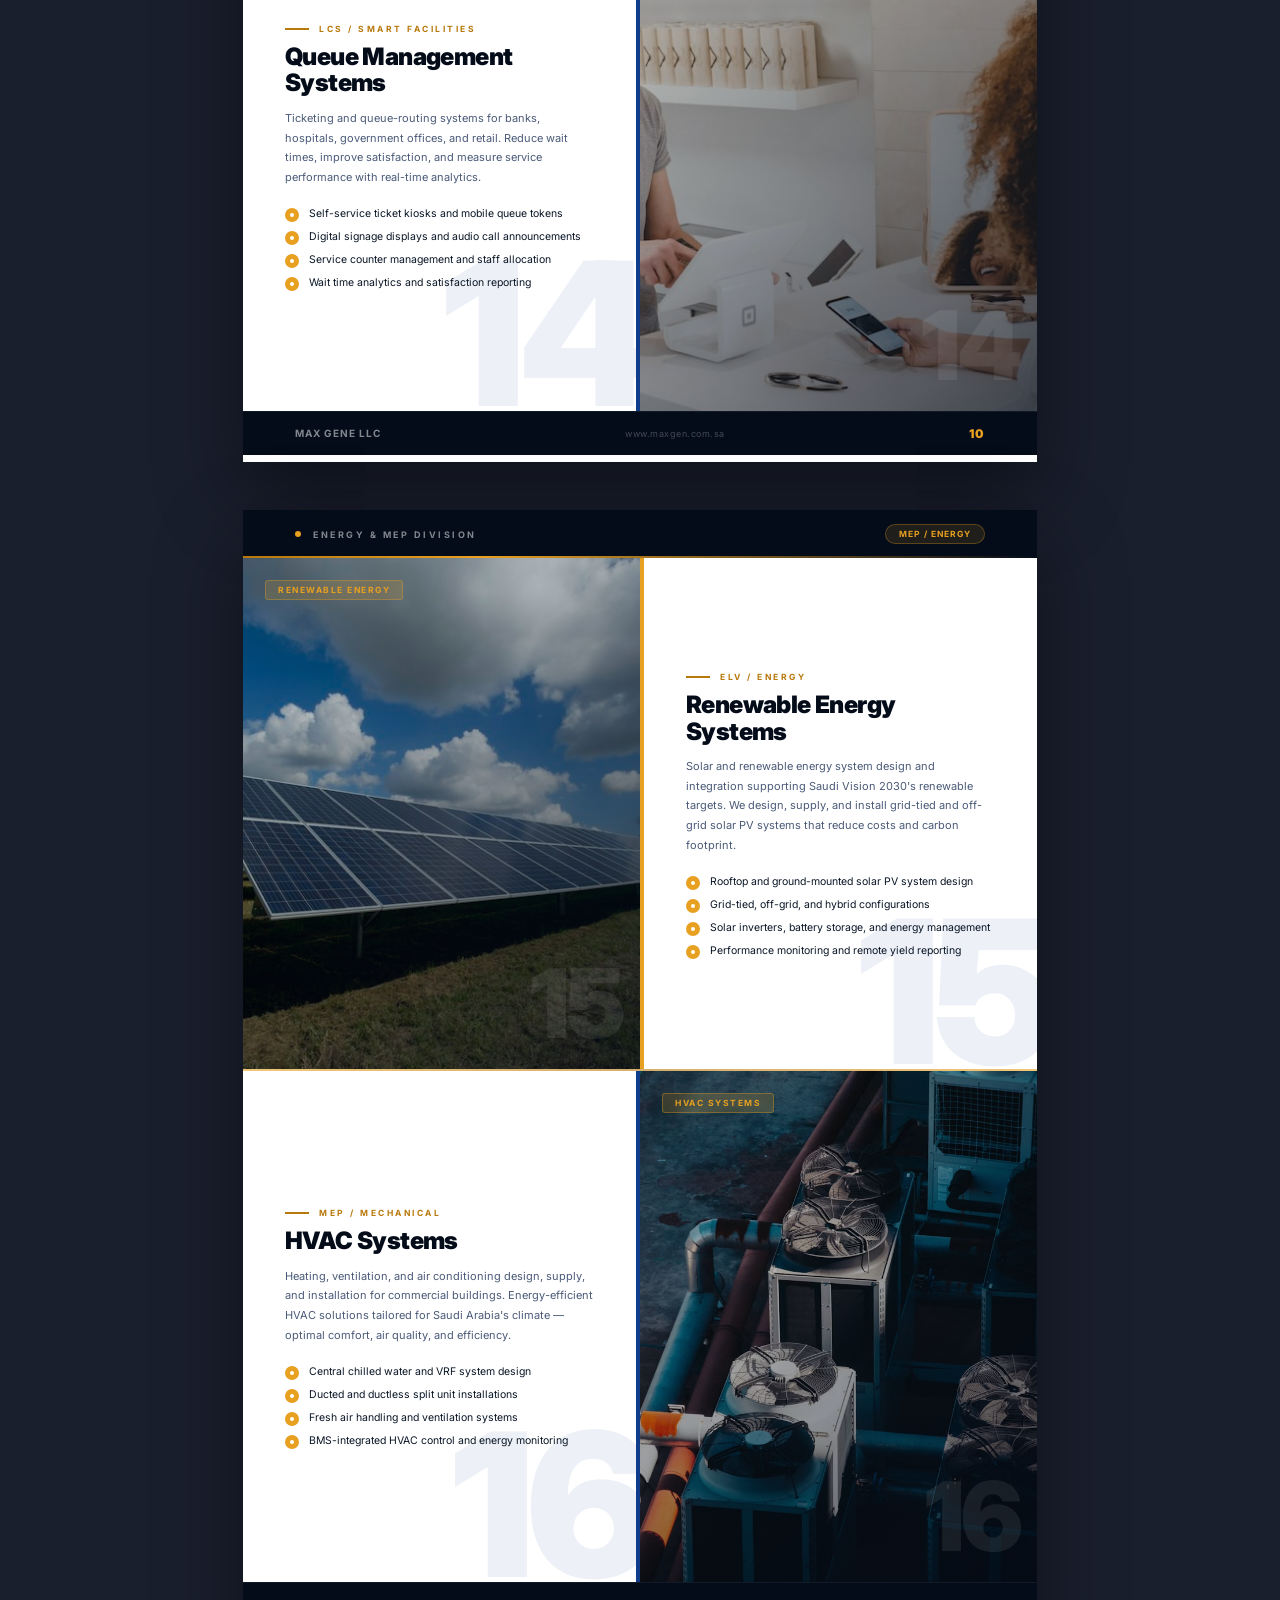
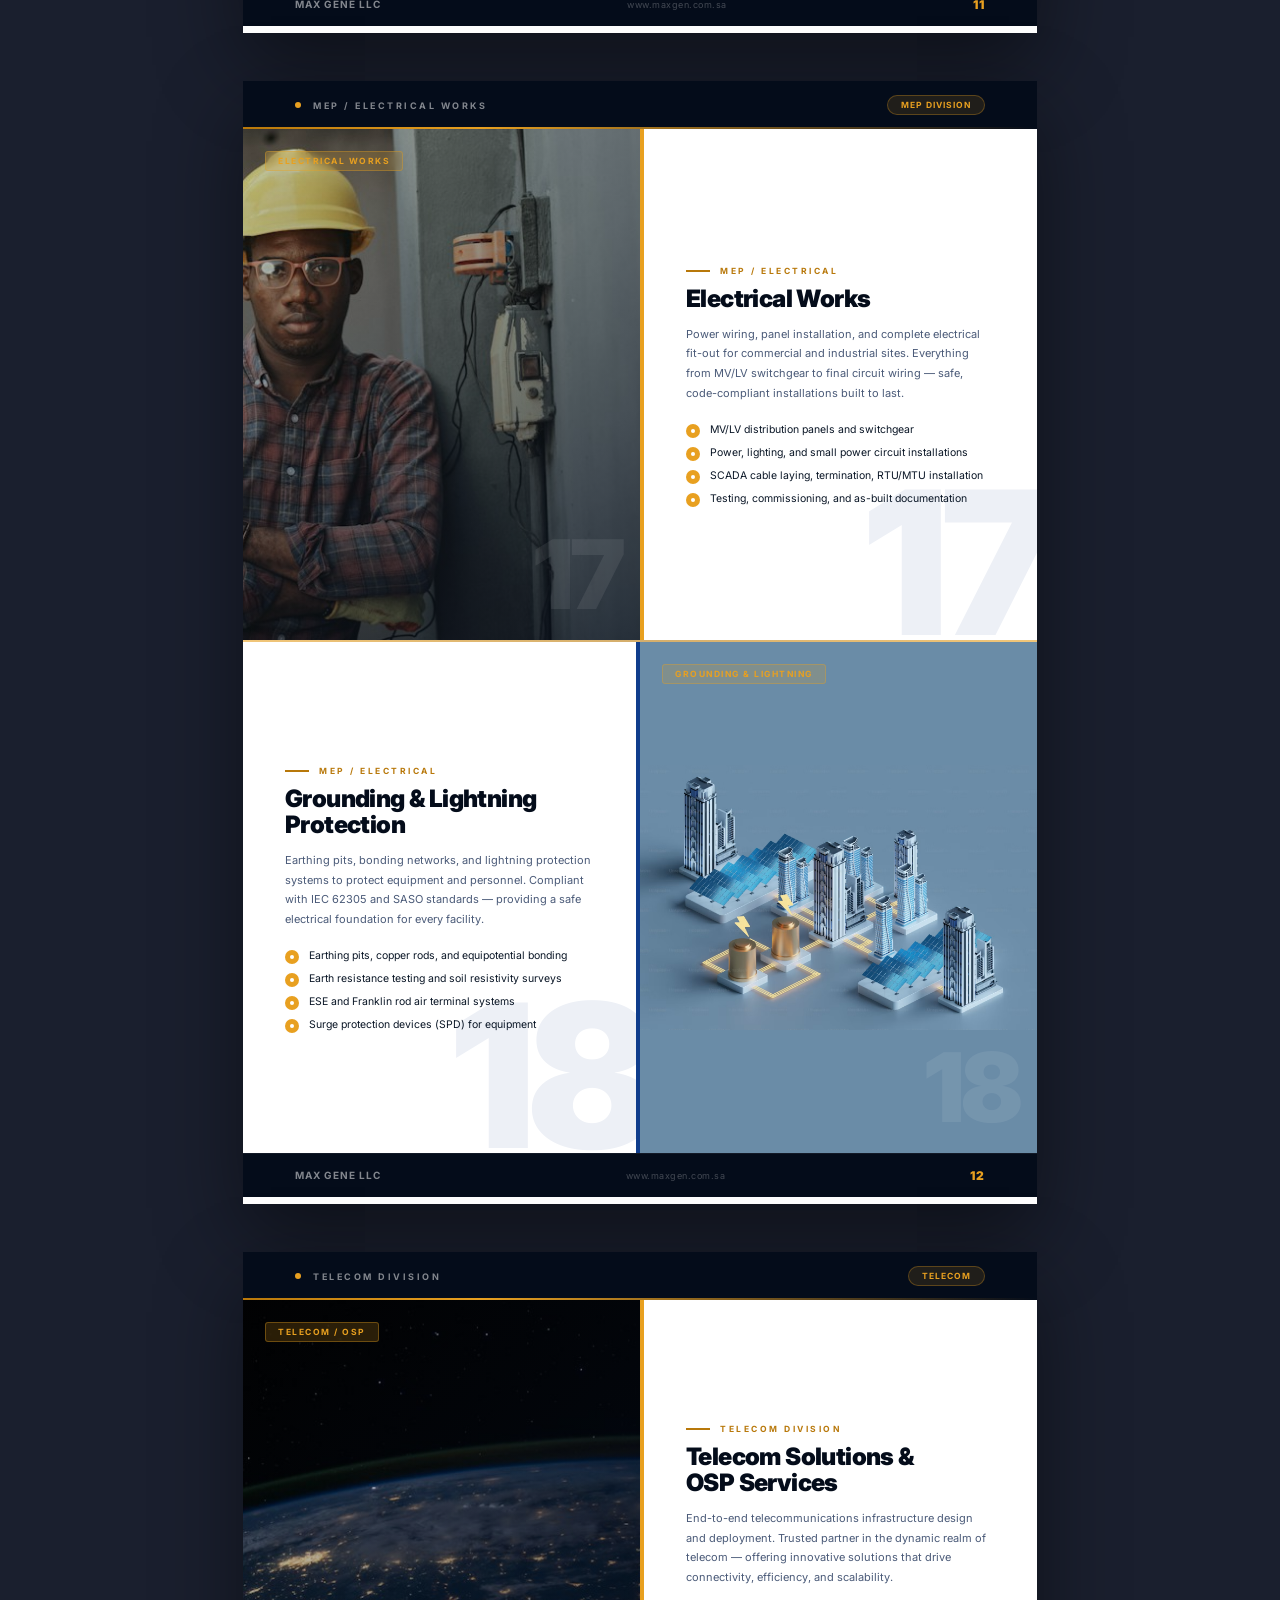
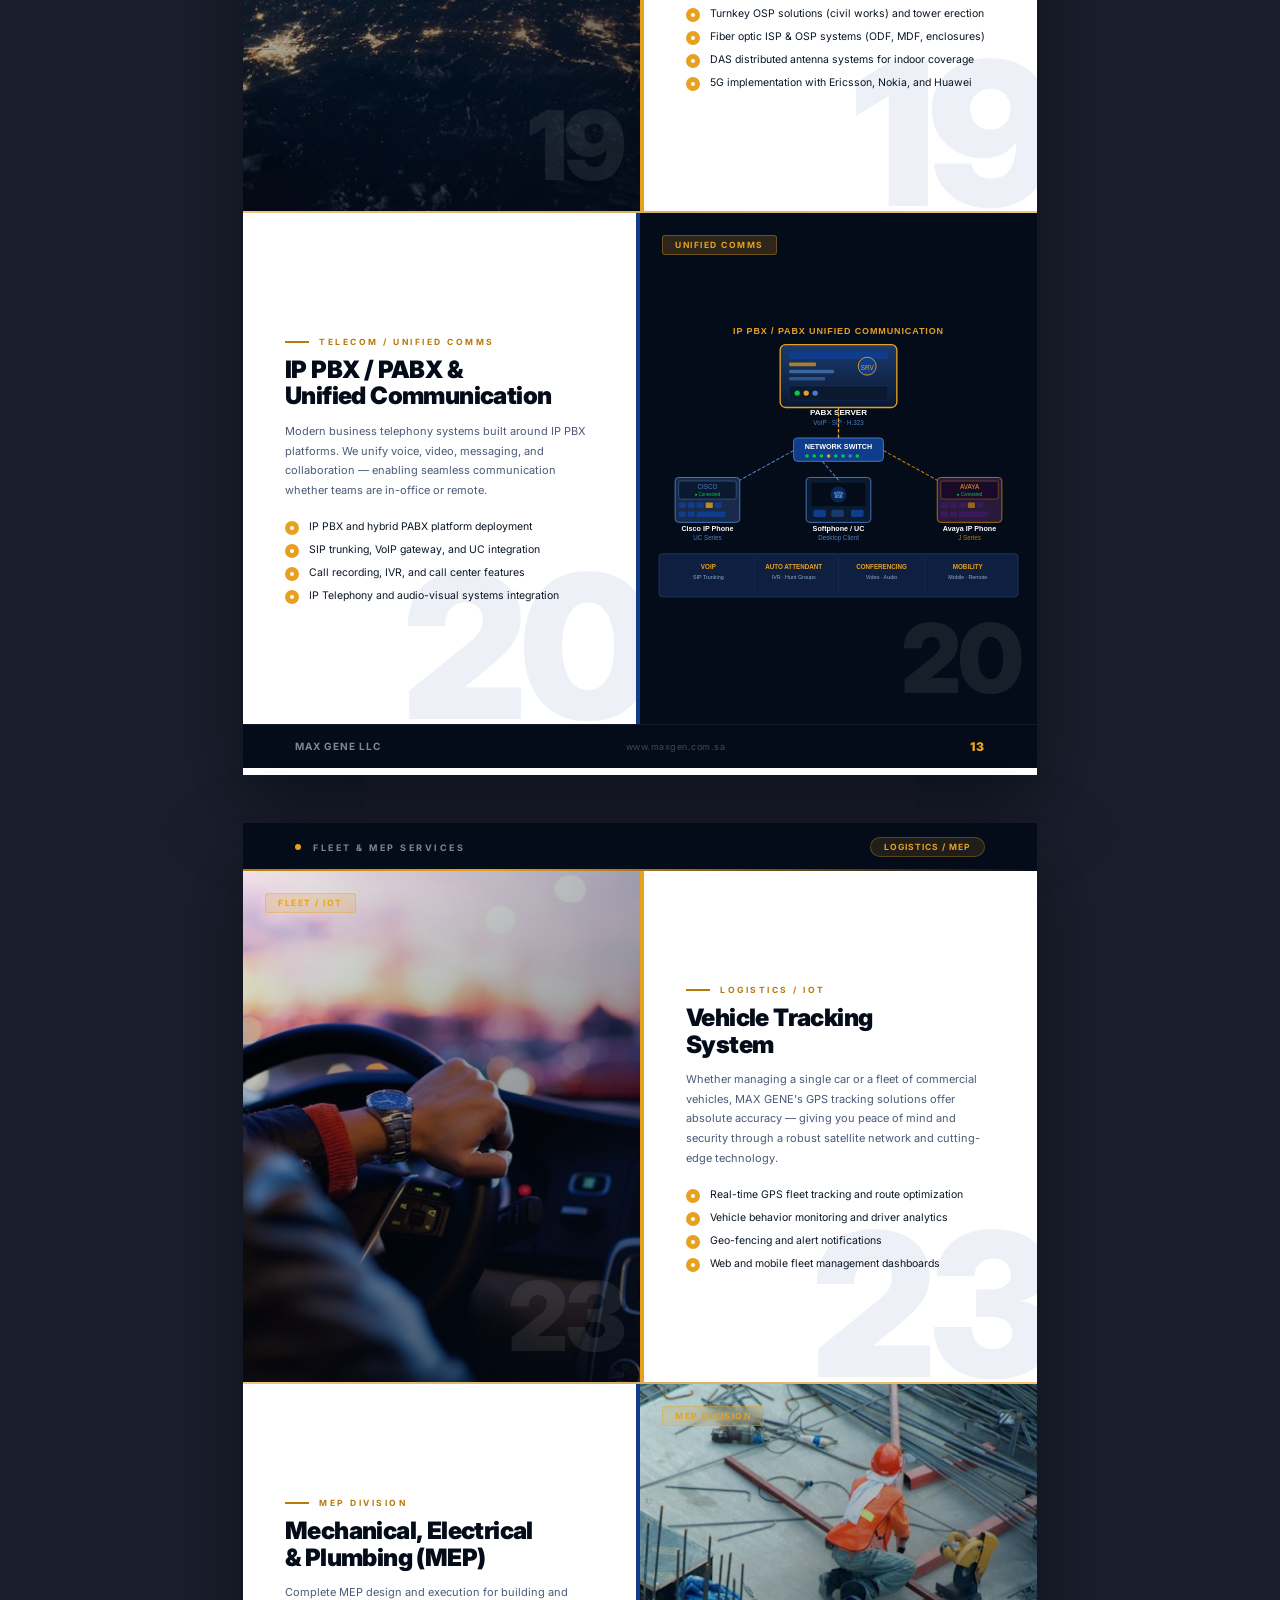
